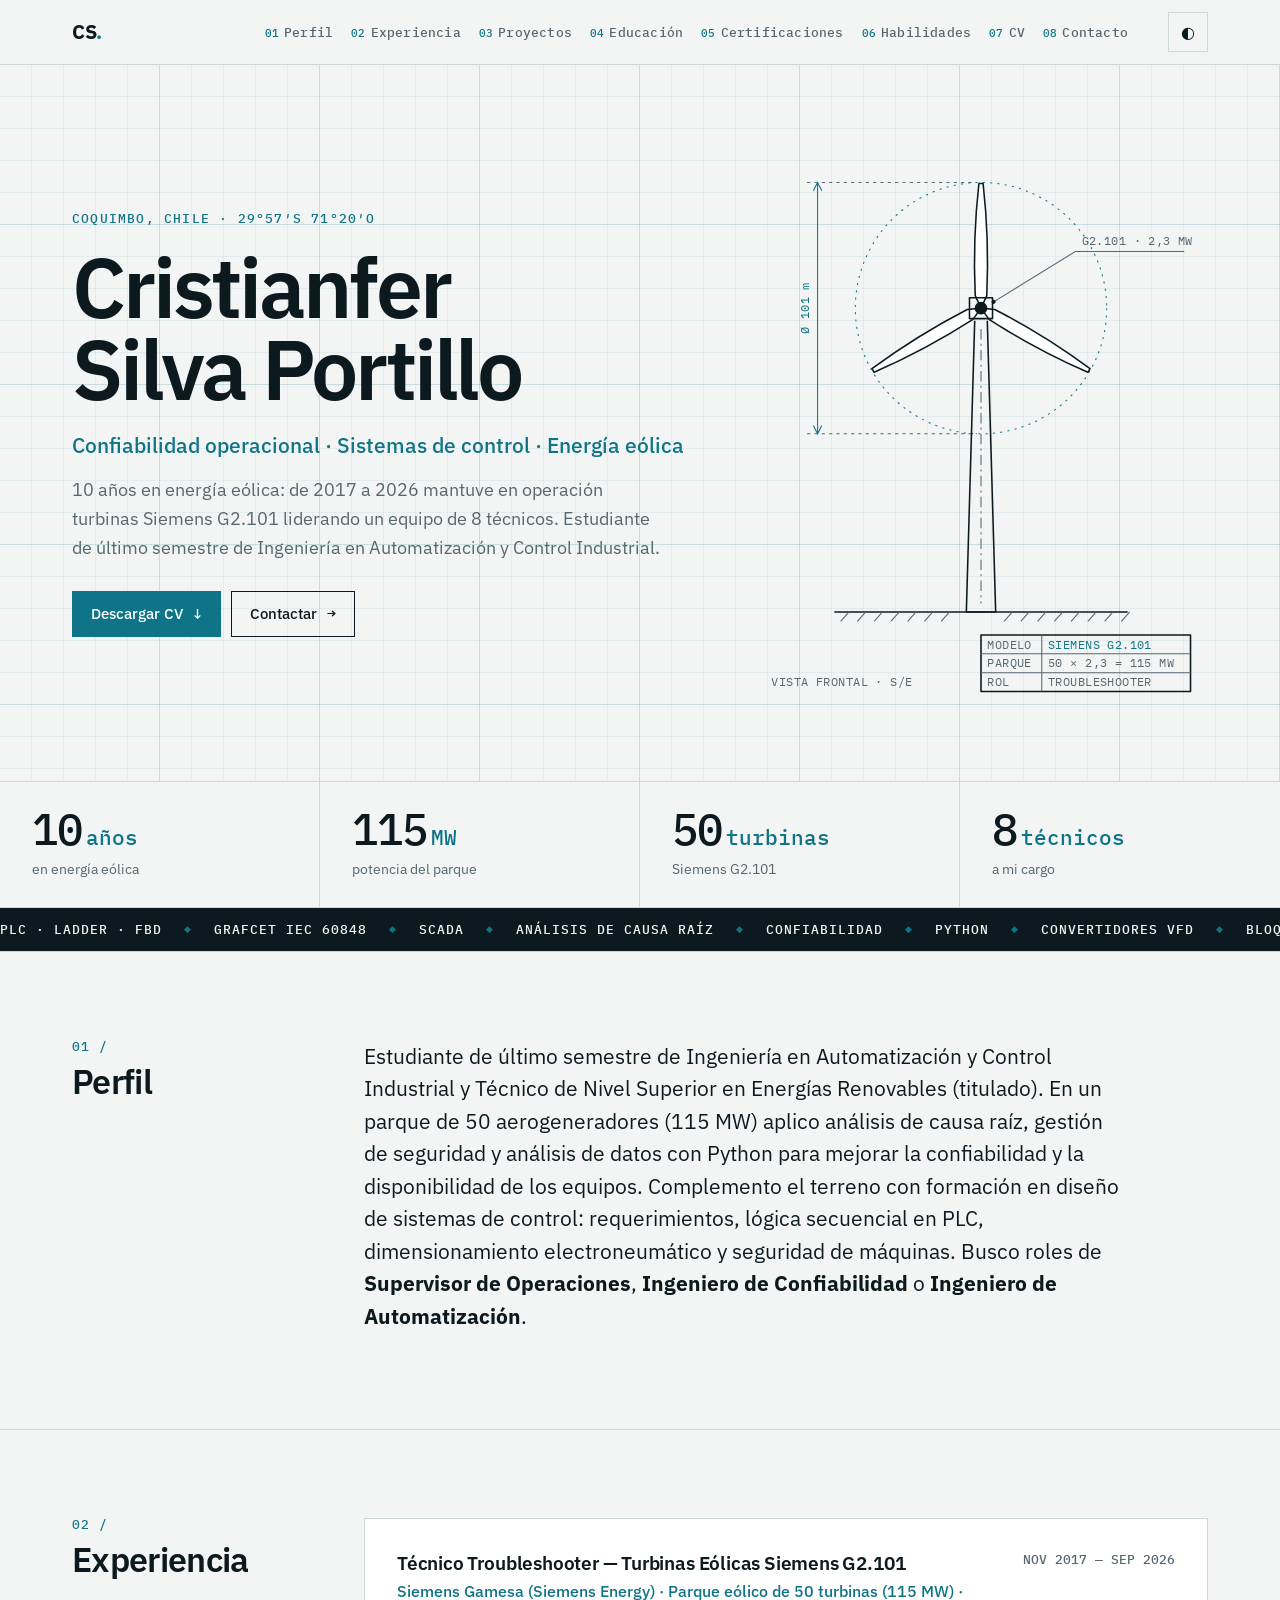
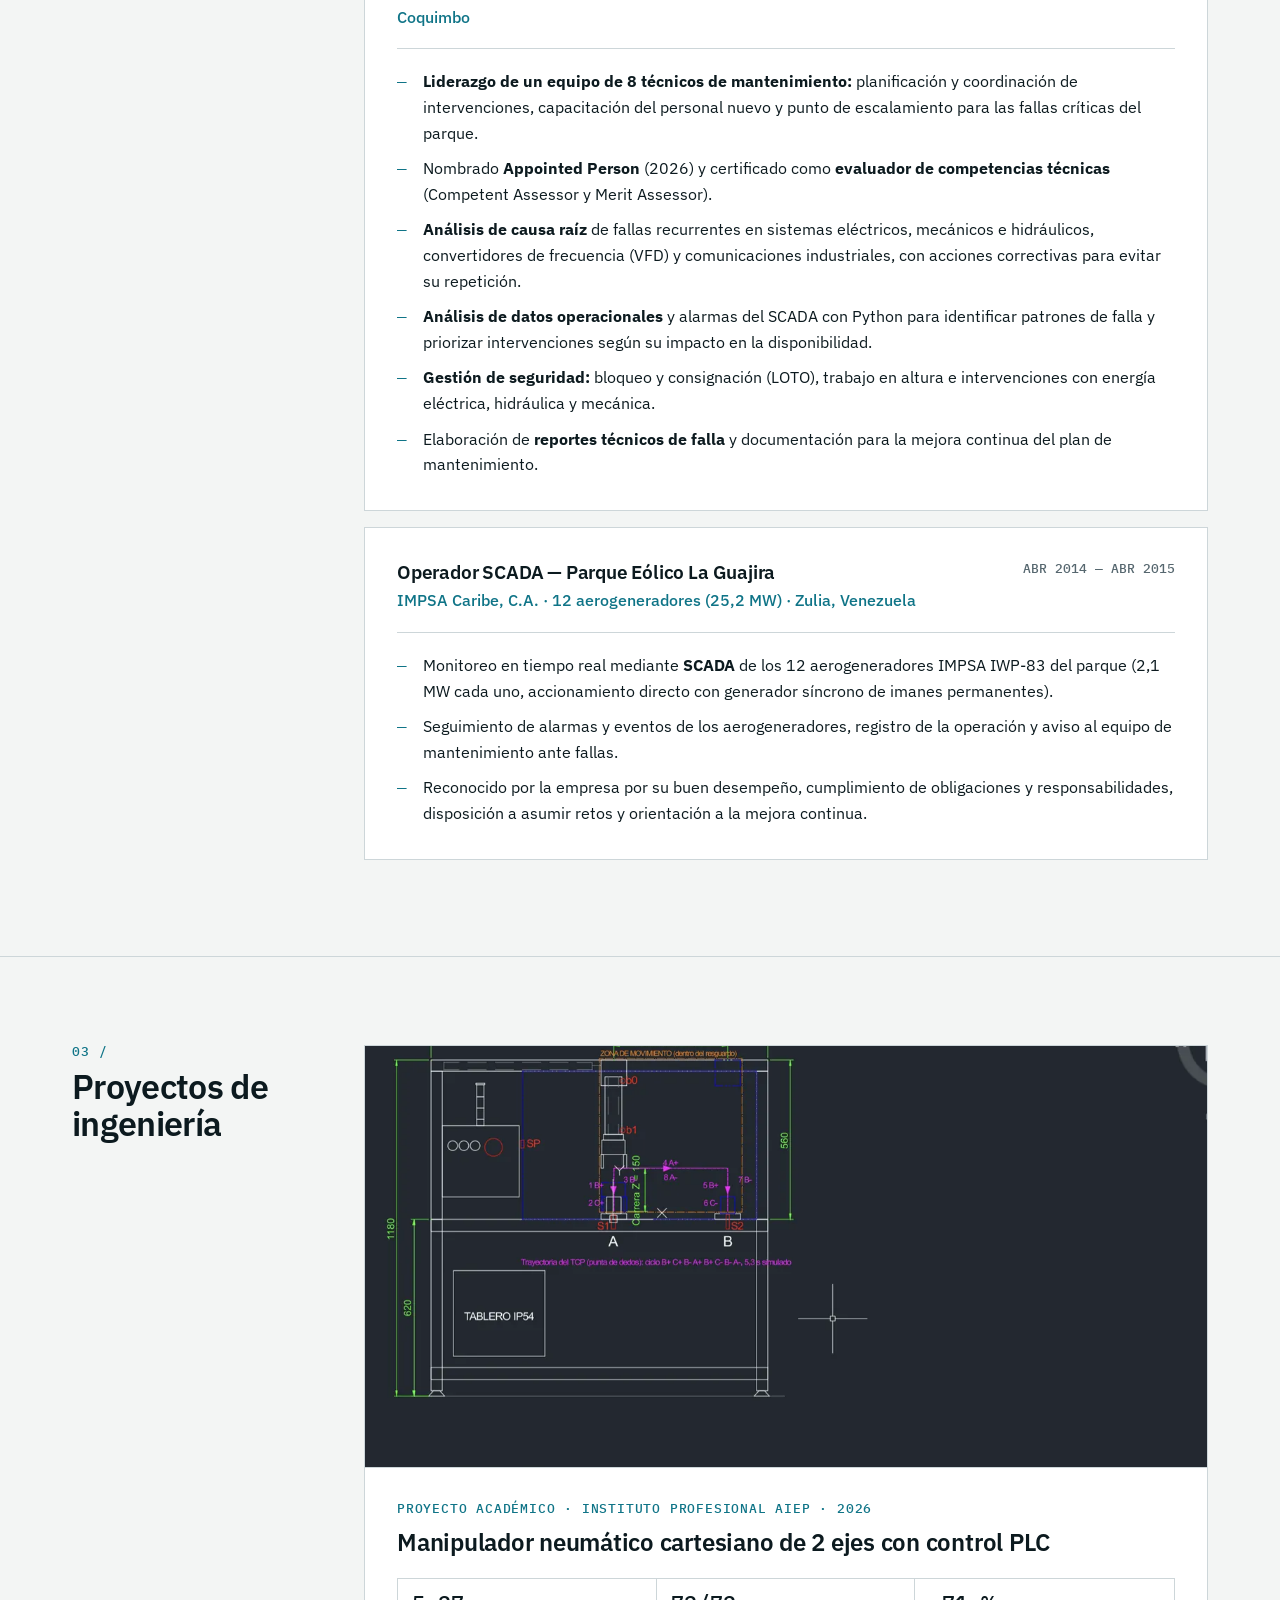
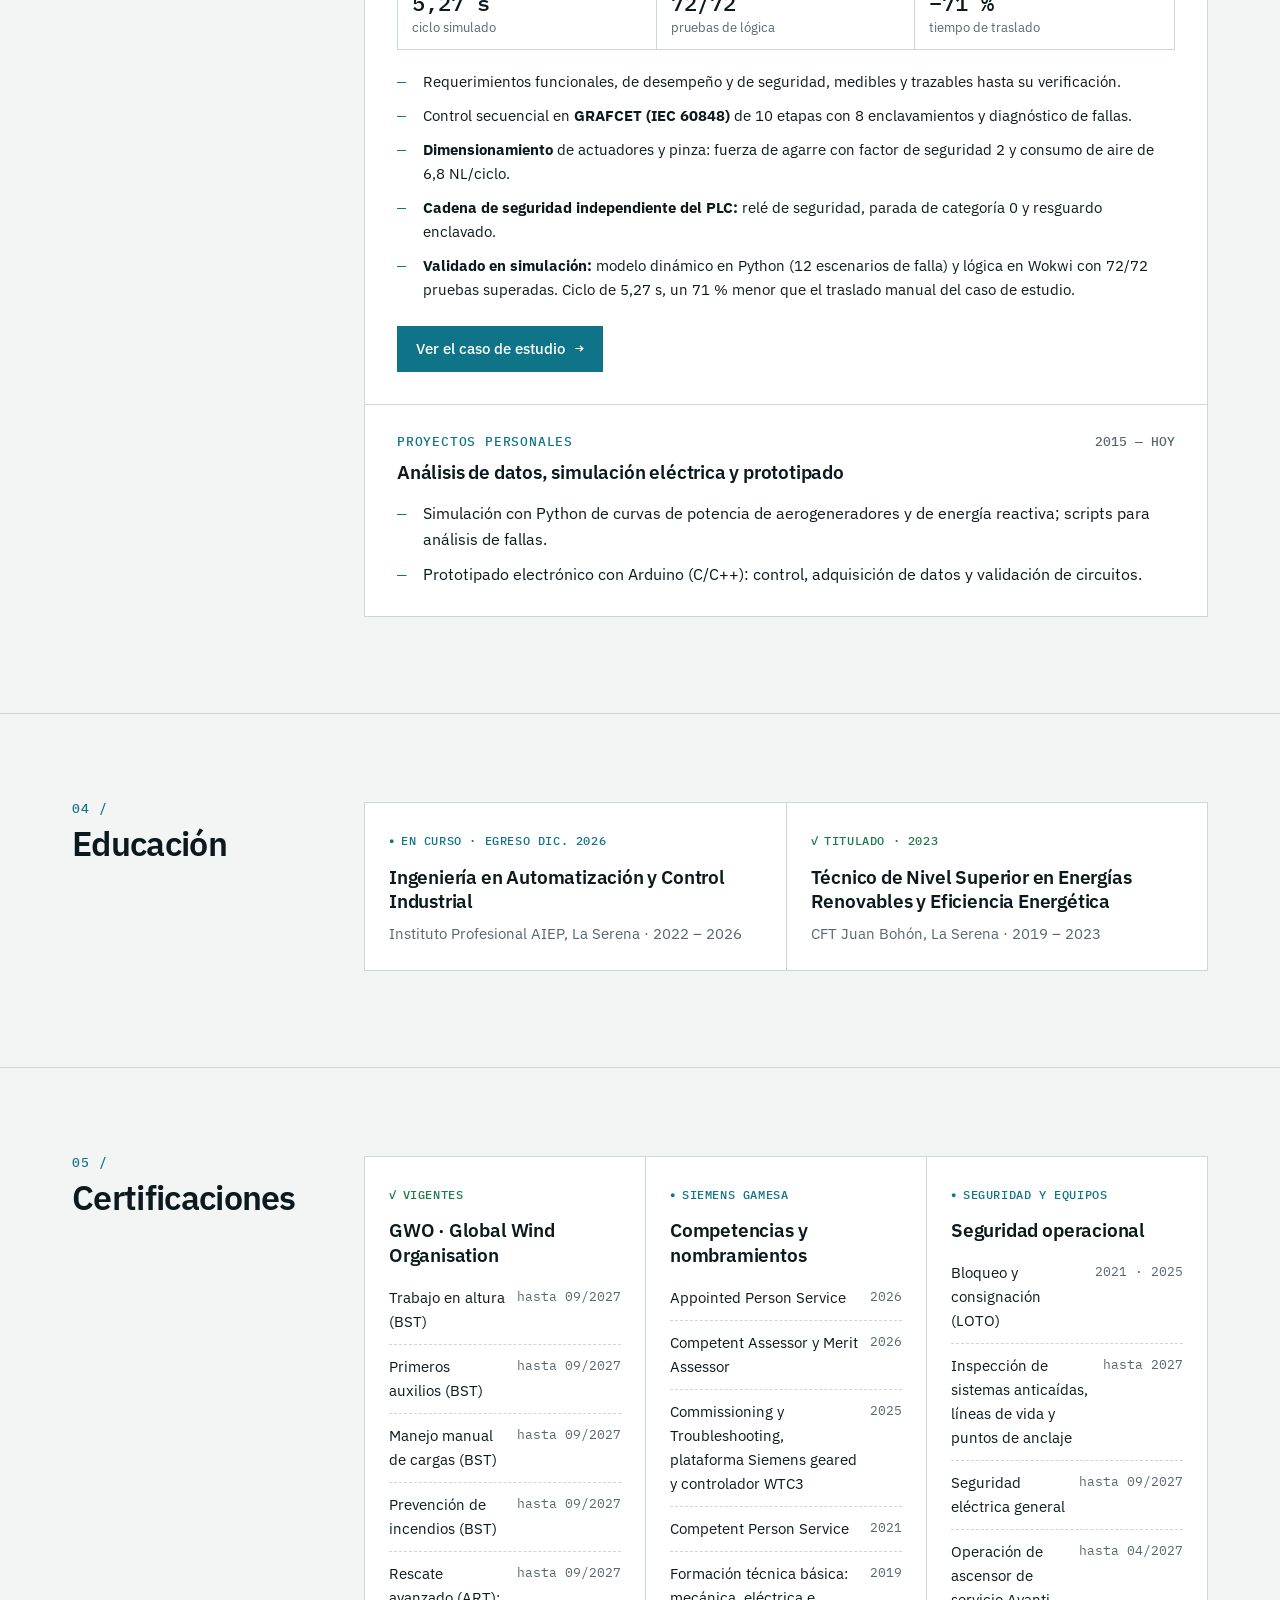
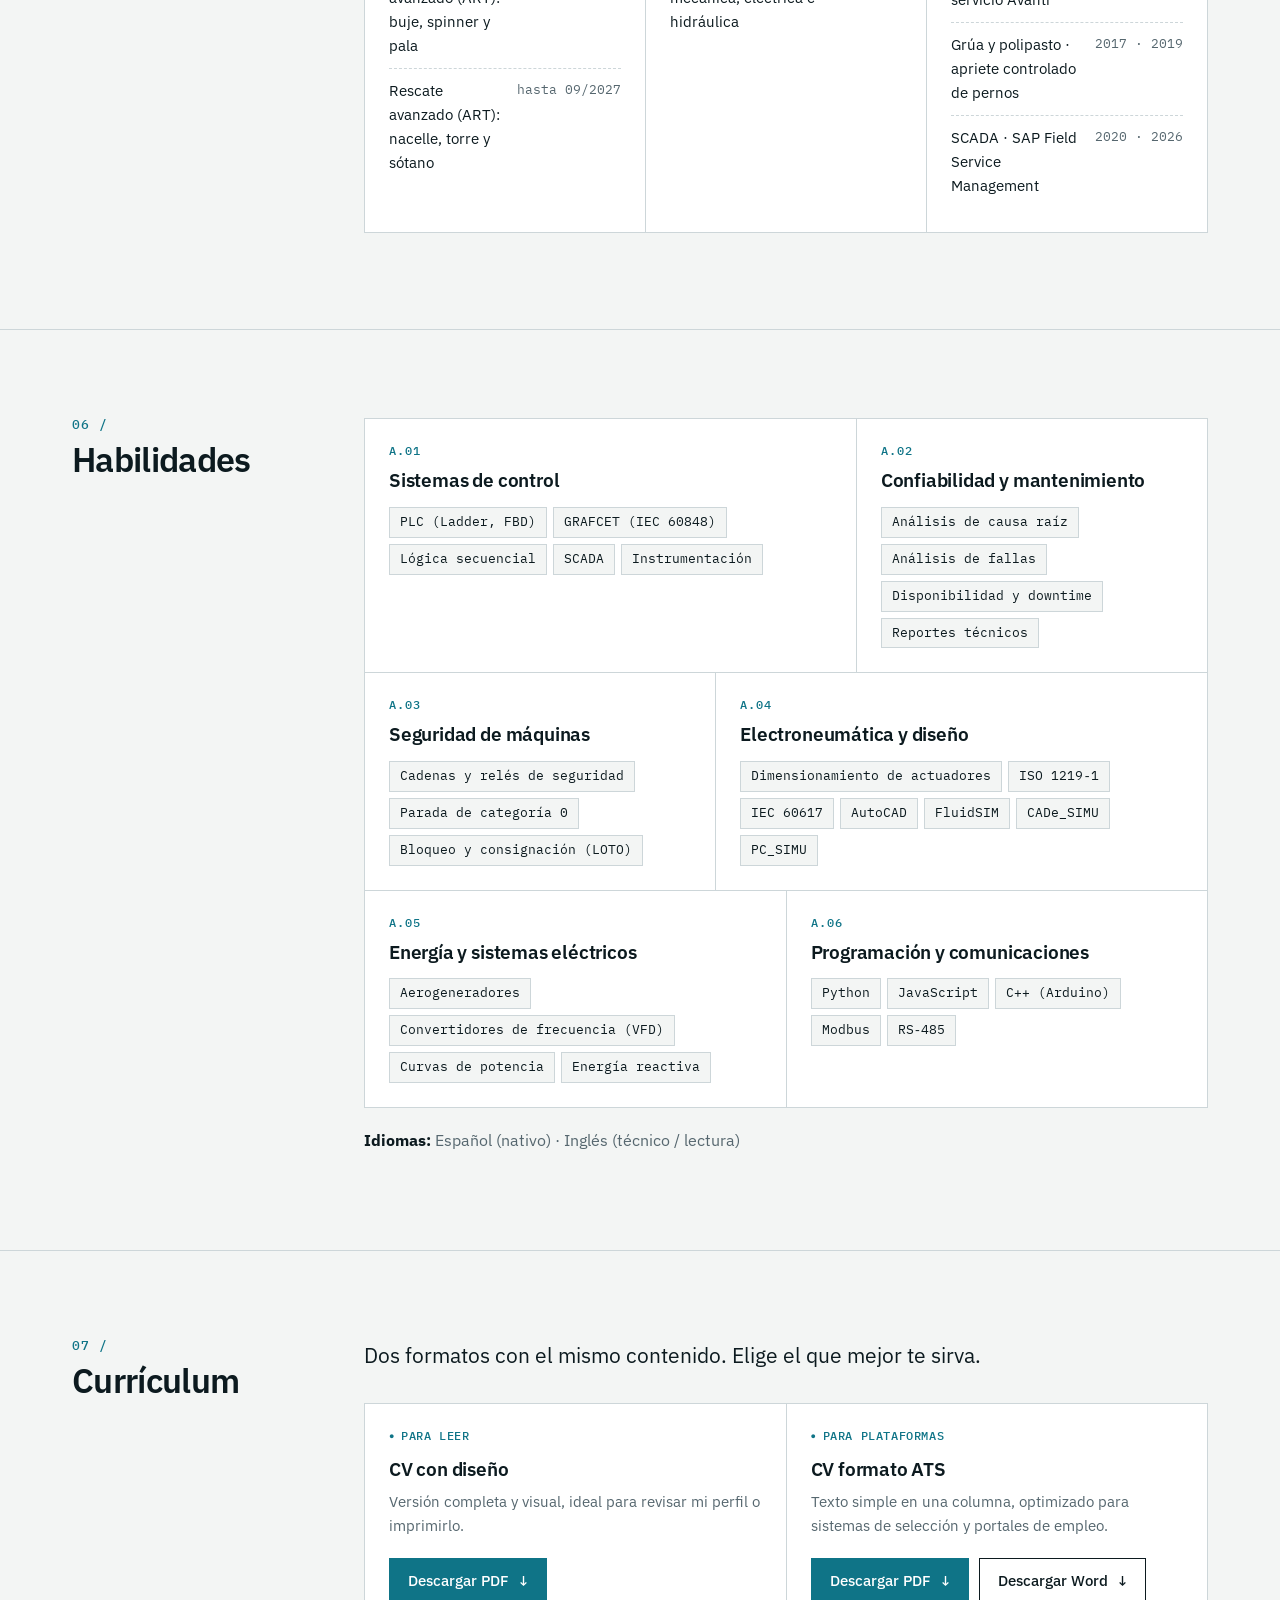
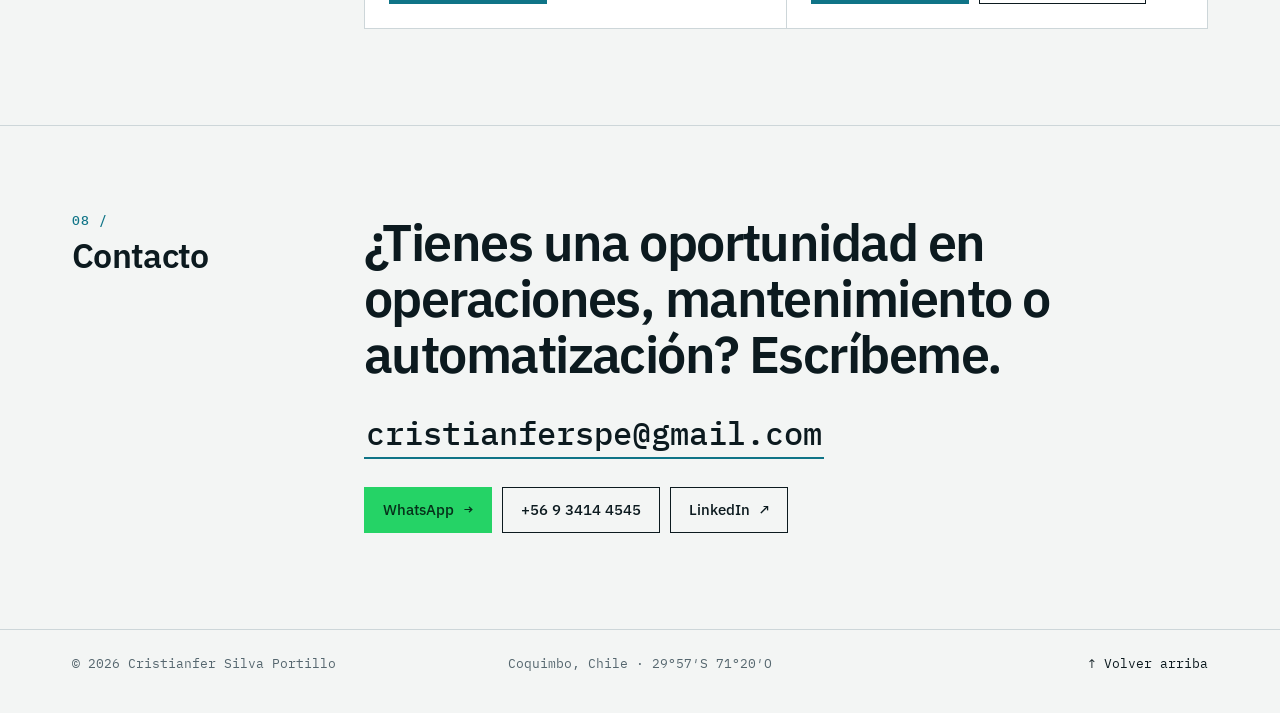
==== index.html @ 24475602 "Agrega datos estructurados, canonical, sitemap, robots.txt, página 404 y miniatura liviana del proye" ====
<!doctype html>
<html lang="es">
<head>
<meta charset="utf-8">
<meta name="viewport" content="width=device-width, initial-scale=1">
<title>Cristianfer Silva Portillo · Automatización y Energías Renovables</title>
<meta name="description" content="Confiabilidad operacional y sistemas de control: 10 años en energía eólica, turbinas Siemens G2.101, líder de equipo técnico y estudiante de Ingeniería en Automatización y Control Industrial. Coquimbo, Chile.">
<link rel="canonical" href="https://cristianferspe-ui.github.io/cristianferspe-ui/">
<meta property="og:type" content="website">
<meta property="og:title" content="Cristianfer Silva Portillo">
<meta property="og:description" content="Confiabilidad operacional · Sistemas de control · Energía eólica. 10 años en el sector, turbinas Siemens G2.101.">
<meta property="og:url" content="https://cristianferspe-ui.github.io/cristianferspe-ui/">
<meta property="og:image" content="https://cristianferspe-ui.github.io/cristianferspe-ui/og.png?v=2">
<meta property="og:locale" content="es_CL">
<meta name="twitter:card" content="summary_large_image">
<meta name="theme-color" content="#0f7487">
<link rel="icon" href="data:image/svg+xml,<svg xmlns='http://www.w3.org/2000/svg' viewBox='0 0 32 32'><rect width='32' height='32' fill='%230f7487'/><text x='16' y='22' font-family='Arial' font-weight='700' font-size='15' fill='white' text-anchor='middle'>CS</text></svg>">
<link rel="preconnect" href="https://fonts.googleapis.com">
<link rel="preconnect" href="https://fonts.gstatic.com" crossorigin>
<link rel="stylesheet" href="https://fonts.googleapis.com/css2?family=IBM+Plex+Mono:wght@400;500;600&family=IBM+Plex+Sans:wght@400;500;600;700&display=swap">
<link rel="stylesheet" href="styles.css?v=20261014c">
<script>
  // Aplica el tema guardado antes de pintar (evita el parpadeo claro/oscuro)
  try { var t = localStorage.getItem('theme'); if (t) document.documentElement.dataset.theme = t; } catch (e) {}
</script>
<script defer src="main.js?v=20261014"></script>
<!-- Datos estructurados: ayudan a Google a identificar a la persona, su cargo y sus perfiles -->
<script type="application/ld+json">
{
  "@context": "https://schema.org",
  "@type": "ProfilePage",
  "url": "https://cristianferspe-ui.github.io/cristianferspe-ui/",
  "inLanguage": "es-CL",
  "mainEntity": {
    "@type": "Person",
    "@id": "https://cristianferspe-ui.github.io/cristianferspe-ui/#persona",
    "name": "Cristianfer Silva Portillo",
    "url": "https://cristianferspe-ui.github.io/cristianferspe-ui/",
    "email": "mailto:cristianferspe@gmail.com",
    "description": "Confiabilidad operacional y sistemas de control: 10 años en energía eólica con turbinas Siemens G2.101, liderando un equipo de 8 técnicos. Estudiante de Ingeniería en Automatización y Control Industrial.",
    "address": { "@type": "PostalAddress", "addressLocality": "Coquimbo", "addressCountry": "CL" },
    "alumniOf": [
      { "@type": "EducationalOrganization", "name": "Instituto Profesional AIEP" },
      { "@type": "EducationalOrganization", "name": "CFT Juan Bohón" }
    ],
    "knowsAbout": ["Energía eólica", "Confiabilidad operacional", "Análisis de causa raíz", "PLC", "GRAFCET", "SCADA", "Seguridad de máquinas", "Python", "Convertidores de frecuencia"],
    "knowsLanguage": ["es", "en"],
    "sameAs": ["https://www.linkedin.com/in/cristianfer-silva-portillo"]
  }
}
</script>
</head>
<body>
<a class="skip" href="#perfil">Saltar al contenido</a>
<div class="progress" aria-hidden="true"><span data-progress></span></div>

<header class="nav">
  <div class="wrap nav-inner">
    <a class="logo" href="#inicio" aria-label="Inicio">CS<span>.</span></a>
    <nav class="nav-links" aria-label="Secciones">
      <a href="#perfil"><span>01</span>Perfil</a>
      <a href="#experiencia"><span>02</span>Experiencia</a>
      <a href="#proyectos"><span>03</span>Proyectos</a>
      <a href="#educacion"><span>04</span>Educación</a>
      <a href="#certificaciones"><span>05</span>Certificaciones</a>
      <a href="#habilidades"><span>06</span>Habilidades</a>
      <a href="#cv"><span>07</span>CV</a>
      <a href="#contacto"><span>08</span>Contacto</a>
    </nav>
    <button class="icon-btn theme" id="theme" type="button" aria-label="Cambiar tema claro u oscuro">◐</button>
    <button class="icon-btn menu-btn" id="menu-btn" type="button" aria-label="Abrir menú" aria-expanded="false" aria-controls="mobile-menu"><i></i></button>
  </div>
</header>

<div class="mobile-menu" id="mobile-menu" aria-hidden="true">
  <nav aria-label="Menú móvil">
    <a href="#perfil"><span>01</span>Perfil</a>
    <a href="#experiencia"><span>02</span>Experiencia</a>
    <a href="#proyectos"><span>03</span>Proyectos</a>
    <a href="#educacion"><span>04</span>Educación</a>
    <a href="#certificaciones"><span>05</span>Certificaciones</a>
    <a href="#habilidades"><span>06</span>Habilidades</a>
    <a href="#cv"><span>07</span>Currículum</a>
    <a href="#contacto"><span>08</span>Contacto</a>
  </nav>
  <div class="menu-foot">
    <a class="btn primary sm" href="CV_Cristianfer_Silva_Portillo.pdf" download data-goatcounter-click="cv-diseno-menu">Descargar CV</a>
    <a class="btn sm" href="mailto:cristianferspe@gmail.com">Escribirme</a>
  </div>
</div>

<main id="inicio">
  <section class="hero blueprint" data-hero>
    <div class="wrap hero-inner">
      <div class="hero-text">
        <p class="kicker rise" style="--d:0">Coquimbo, Chile · 29°57′S 71°20′O</p>
        <h1 class="rise" style="--d:1">Cristianfer<br>Silva Portillo</h1>
        <p class="role rise" style="--d:2">Confiabilidad operacional · Sistemas de control · Energía eólica</p>
        <p class="intro rise" style="--d:3">10 años en energía eólica: de 2017 a 2026 mantuve en operación turbinas Siemens G2.101 liderando un equipo de 8 técnicos. Estudiante de último semestre de Ingeniería en Automatización y Control Industrial.</p>
        <div class="cta rise" style="--d:4">
          <a class="btn primary" href="CV_Cristianfer_Silva_Portillo.pdf" download data-goatcounter-click="cv-diseno-portada">Descargar CV <span class="arr">↓</span></a>
          <a class="btn" href="#contacto">Contactar <span class="arr">→</span></a>
        </div>
      </div>

      <div class="hero-art rise" style="--d:3" aria-hidden="true">
        <svg class="drawing" viewBox="0 0 420 520" role="img">
          <!-- cota del rotor -->
          <line class="thin" x1="44" y1="30" x2="206" y2="30" stroke-dasharray="3 4"/>
          <line class="thin" x1="44" y1="270" x2="206" y2="270" stroke-dasharray="3 4"/>
          <line class="acc" x1="54" y1="30" x2="54" y2="270"/>
          <path class="acc" d="M50 38 L54 30 L58 38 M50 262 L54 270 L58 262"/>
          <text class="k" x="46" y="150" transform="rotate(-90 46 150)" text-anchor="middle">Ø 101 m</text>
          <!-- círculo de barrido -->
          <circle class="acc" cx="210" cy="150" r="120" stroke-dasharray="2 5"/>
          <!-- torre -->
          <path class="ln draw-in" d="M204 162 L196 440 L224 440 L216 162"/>
          <line class="thin" x1="210" y1="170" x2="210" y2="432" stroke-dasharray="10 4 2 4"/>
          <!-- rotor -->
          <g class="rotor">
            <path class="blade" d="M210 150 L204.5 138 Q202 84 208 31 L212 31 Q218 84 215.5 138 Z"/>
            <path class="blade" d="M210 150 L204.5 138 Q202 84 208 31 L212 31 Q218 84 215.5 138 Z" transform="rotate(120 210 150)"/>
            <path class="blade" d="M210 150 L204.5 138 Q202 84 208 31 L212 31 Q218 84 215.5 138 Z" transform="rotate(240 210 150)"/>
          </g>
          <rect class="ln" x="199" y="140" width="22" height="20" fill="none"/>
          <circle class="hub" cx="210" cy="150" r="6"/>
          <!-- rótulo del modelo -->
          <path class="thin" d="M222 144 L300 96 L404 96"/>
          <circle class="hub" cx="222" cy="144" r="2"/>
          <text x="306" y="90">G2.101 · 2,3 MW</text>
          <!-- terreno -->
          <line class="ln" x1="70" y1="440" x2="350" y2="440"/>
          <path class="thin" d="M84 440 l-8 9 M100 440 l-8 9 M116 440 l-8 9 M132 440 l-8 9 M148 440 l-8 9 M164 440 l-8 9 M180 440 l-8 9 M240 440 l-8 9 M256 440 l-8 9 M272 440 l-8 9 M288 440 l-8 9 M304 440 l-8 9 M320 440 l-8 9 M336 440 l-8 9 M352 440 l-8 9"/>
          <!-- cajetín -->
          <rect class="ln" x="210" y="462" width="200" height="54"/>
          <line class="thin" x1="210" y1="480" x2="410" y2="480"/>
          <line class="thin" x1="210" y1="498" x2="410" y2="498"/>
          <line class="thin" x1="268" y1="462" x2="268" y2="516"/>
          <text x="216" y="475">MODELO</text><text x="274" y="475" class="k">SIEMENS G2.101</text>
          <text x="216" y="493">PARQUE</text><text x="274" y="493">50 × 2,3 = 115 MW</text>
          <text x="216" y="511">ROL</text><text x="274" y="511">TROUBLESHOOTER</text>
          <text x="10" y="511">VISTA FRONTAL · S/E</text>
        </svg>
      </div>
    </div>

    <ul class="stats">
      <li><strong><span data-count="10">10</span><small>años</small></strong><span>en energía eólica</span></li>
      <li><strong><span data-count="115">115</span><small>MW</small></strong><span>potencia del parque</span></li>
      <li><strong><span data-count="50">50</span><small>turbinas</small></strong><span>Siemens G2.101</span></li>
      <li><strong><span data-count="8">8</span><small>técnicos</small></strong><span>a mi cargo</span></li>
    </ul>
    <div class="crosshair" aria-hidden="true"><i class="h"></i><i class="v"></i><span class="tag"></span></div>
  </section>

  <div class="marquee" aria-label="Áreas de trabajo">
    <div class="marquee-track">
      <ul>
        <li>PLC · Ladder · FBD</li><li>GRAFCET IEC 60848</li><li>SCADA</li><li>Análisis de causa raíz</li><li>Confiabilidad</li><li>Python</li><li>Convertidores VFD</li><li>Bloqueo y consignación</li><li>Modbus · RS‑485</li><li>Seguridad de máquinas</li><li>AutoCAD</li><li>GWO</li>
      </ul>
      <ul aria-hidden="true">
        <li>PLC · Ladder · FBD</li><li>GRAFCET IEC 60848</li><li>SCADA</li><li>Análisis de causa raíz</li><li>Confiabilidad</li><li>Python</li><li>Convertidores VFD</li><li>Bloqueo y consignación</li><li>Modbus · RS‑485</li><li>Seguridad de máquinas</li><li>AutoCAD</li><li>GWO</li>
      </ul>
    </div>
  </div>

  <section id="perfil" class="section">
    <div class="wrap section-grid">
      <div class="section-label"><span class="num">01 /</span><h2>Perfil</h2></div>
      <div class="section-body">
        <p class="lead" data-reveal>Estudiante de último semestre de Ingeniería en Automatización y Control Industrial y Técnico de Nivel Superior en Energías Renovables (titulado). En un parque de 50 aerogeneradores (115 MW) aplico análisis de causa raíz, gestión de seguridad y análisis de datos con Python para mejorar la confiabilidad y la disponibilidad de los equipos. Complemento el terreno con formación en diseño de sistemas de control: requerimientos, lógica secuencial en PLC, dimensionamiento electroneumático y seguridad de máquinas. Busco roles de <strong>Supervisor de Operaciones</strong>, <strong>Ingeniero de Confiabilidad</strong> o <strong>Ingeniero de Automatización</strong>.</p>
      </div>
    </div>
  </section>

  <section id="experiencia" class="section">
    <div class="wrap section-grid">
      <div class="section-label"><span class="num">02 /</span><h2>Experiencia</h2></div>
      <div class="section-body">
        <article class="job" data-reveal>
          <div class="job-head">
            <div>
              <h3>Técnico Troubleshooter — Turbinas Eólicas Siemens G2.101</h3>
              <p class="org">Siemens Gamesa (Siemens Energy) · Parque eólico de 50 turbinas (115 MW) · Coquimbo</p>
            </div>
            <span class="date">NOV 2017 — SEP 2026</span>
          </div>
          <ul class="dash">
            <li><strong>Liderazgo de un equipo de 8 técnicos de mantenimiento:</strong> planificación y coordinación de intervenciones, capacitación del personal nuevo y punto de escalamiento para las fallas críticas del parque.</li>
            <li>Nombrado <strong>Appointed Person</strong> (2026) y certificado como <strong>evaluador de competencias técnicas</strong> (Competent Assessor y Merit Assessor).</li>
            <li><strong>Análisis de causa raíz</strong> de fallas recurrentes en sistemas eléctricos, mecánicos e hidráulicos, convertidores de frecuencia (VFD) y comunicaciones industriales, con acciones correctivas para evitar su repetición.</li>
            <li><strong>Análisis de datos operacionales</strong> y alarmas del SCADA con Python para identificar patrones de falla y priorizar intervenciones según su impacto en la disponibilidad.</li>
            <li><strong>Gestión de seguridad:</strong> bloqueo y consignación (LOTO), trabajo en altura e intervenciones con energía eléctrica, hidráulica y mecánica.</li>
            <li>Elaboración de <strong>reportes técnicos de falla</strong> y documentación para la mejora continua del plan de mantenimiento.</li>
          </ul>
        </article>
        <article class="job" data-reveal>
          <div class="job-head">
            <div>
              <h3>Operador SCADA — Parque Eólico La Guajira</h3>
              <p class="org">IMPSA Caribe, C.A. · 12 aerogeneradores (25,2 MW) · Zulia, Venezuela</p>
            </div>
            <span class="date">ABR 2014 — ABR 2015</span>
          </div>
          <ul class="dash">
            <li>Monitoreo en tiempo real mediante <strong>SCADA</strong> de los 12 aerogeneradores IMPSA IWP‑83 del parque (2,1 MW cada uno, accionamiento directo con generador síncrono de imanes permanentes).</li>
            <li>Seguimiento de alarmas y eventos de los aerogeneradores, registro de la operación y aviso al equipo de mantenimiento ante fallas.</li>
            <li>Reconocido por la empresa por su buen desempeño, cumplimiento de obligaciones y responsabilidades, disposición a asumir retos y orientación a la mejora continua.</li>
          </ul>
        </article>
      </div>
    </div>
  </section>

  <section id="proyectos" class="section">
    <div class="wrap section-grid">
      <div class="section-label"><span class="num">03 /</span><h2>Proyectos de ingeniería</h2></div>
      <div class="section-body">
        <article class="feature" data-reveal>
          <a class="feature-img" href="proyectos/manipulador/" tabindex="-1" aria-hidden="true">
            <img src="proyectos/manipulador/img/plano_autocad-800.webp" srcset="proyectos/manipulador/img/plano_autocad-800.webp 800w, proyectos/manipulador/img/plano_autocad-1200.webp 1200w" sizes="(min-width: 1200px) 845px, (min-width: 960px) 72vw, 100vw" alt="" loading="lazy" width="800" height="674">
          </a>
          <div class="feature-body">
            <p class="meta">Proyecto académico · Instituto Profesional AIEP · 2026</p>
            <h3>Manipulador neumático cartesiano de 2 ejes con control PLC</h3>
            <div class="figures">
              <div><strong>5,27 s</strong><span>ciclo simulado</span></div>
              <div><strong>72/72</strong><span>pruebas de lógica</span></div>
              <div><strong>−71 %</strong><span>tiempo de traslado</span></div>
            </div>
            <ul class="dash">
              <li>Requerimientos funcionales, de desempeño y de seguridad, medibles y trazables hasta su verificación.</li>
              <li>Control secuencial en <strong>GRAFCET (IEC 60848)</strong> de 10 etapas con 8 enclavamientos y diagnóstico de fallas.</li>
              <li><strong>Dimensionamiento</strong> de actuadores y pinza: fuerza de agarre con factor de seguridad 2 y consumo de aire de 6,8 NL/ciclo.</li>
              <li><strong>Cadena de seguridad independiente del PLC:</strong> relé de seguridad, parada de categoría 0 y resguardo enclavado.</li>
              <li><strong>Validado en simulación:</strong> modelo dinámico en Python (12 escenarios de falla) y lógica en Wokwi con 72/72 pruebas superadas. Ciclo de 5,27 s, un 71 % menor que el traslado manual del caso de estudio.</li>
            </ul>
            <div class="cta">
              <a class="btn primary" href="proyectos/manipulador/">Ver el caso de estudio <span class="arr">→</span></a>
            </div>
          </div>
        </article>
        <article class="project-2" data-reveal>
          <div class="job-head" style="border:0;padding:0;margin:0">
            <div>
              <p class="meta">Proyectos personales</p>
              <h3>Análisis de datos, simulación eléctrica y prototipado</h3>
            </div>
            <span class="date">2015 — HOY</span>
          </div>
          <ul class="dash">
            <li>Simulación con Python de curvas de potencia de aerogeneradores y de energía reactiva; scripts para análisis de fallas.</li>
            <li>Prototipado electrónico con Arduino (C/C++): control, adquisición de datos y validación de circuitos.</li>
          </ul>
        </article>
      </div>
    </div>
  </section>

  <section id="educacion" class="section">
    <div class="wrap section-grid">
      <div class="section-label"><span class="num">04 /</span><h2>Educación</h2></div>
      <div class="section-body">
        <div class="cells c2">
          <article data-reveal>
            <div class="cell-top"><span class="status">En curso · egreso dic. 2026</span></div>
            <h3>Ingeniería en Automatización y Control Industrial</h3>
            <p>Instituto Profesional AIEP, La Serena · 2022 – 2026</p>
          </article>
          <article data-reveal>
            <div class="cell-top"><span class="status ok">Titulado · 2023</span></div>
            <h3>Técnico de Nivel Superior en Energías Renovables y Eficiencia Energética</h3>
            <p>CFT Juan Bohón, La Serena · 2019 – 2023</p>
          </article>
        </div>
      </div>
    </div>
  </section>

  <section id="certificaciones" class="section">
    <div class="wrap section-grid">
      <div class="section-label"><span class="num">05 /</span><h2>Certificaciones</h2></div>
      <div class="section-body">
        <div class="cells c3 certs">
          <article data-reveal>
            <span class="status ok">Vigentes</span>
            <h3>GWO · Global Wind Organisation</h3>
            <ul class="list-dated">
              <li>Trabajo en altura (BST) <span>hasta 09/2027</span></li>
              <li>Primeros auxilios (BST) <span>hasta 09/2027</span></li>
              <li>Manejo manual de cargas (BST) <span>hasta 09/2027</span></li>
              <li>Prevención de incendios (BST) <span>hasta 09/2027</span></li>
              <li>Rescate avanzado (ART): buje, spinner y pala <span>hasta 09/2027</span></li>
              <li>Rescate avanzado (ART): nacelle, torre y sótano <span>hasta 09/2027</span></li>
            </ul>
          </article>
          <article data-reveal>
            <span class="status">Siemens Gamesa</span>
            <h3>Competencias y nombramientos</h3>
            <ul class="list-dated">
              <li>Appointed Person Service <span>2026</span></li>
              <li>Competent Assessor y Merit Assessor <span>2026</span></li>
              <li>Commissioning y Troubleshooting, plataforma Siemens geared y controlador WTC3 <span>2025</span></li>
              <li>Competent Person Service <span>2021</span></li>
              <li>Formación técnica básica: mecánica, eléctrica e hidráulica <span>2019</span></li>
            </ul>
          </article>
          <article data-reveal>
            <span class="status">Seguridad y equipos</span>
            <h3>Seguridad operacional</h3>
            <ul class="list-dated">
              <li>Bloqueo y consignación (LOTO) <span>2021 · 2025</span></li>
              <li>Inspección de sistemas anticaídas, líneas de vida y puntos de anclaje <span>hasta 2027</span></li>
              <li>Seguridad eléctrica general <span>hasta 09/2027</span></li>
              <li>Operación de ascensor de servicio Avanti <span>hasta 04/2027</span></li>
              <li>Grúa y polipasto · apriete controlado de pernos <span>2017 · 2019</span></li>
              <li>SCADA · SAP Field Service Management <span>2020 · 2026</span></li>
            </ul>
          </article>
        </div>
      </div>
    </div>
  </section>

  <section id="habilidades" class="section">
    <div class="wrap section-grid">
      <div class="section-label"><span class="num">06 /</span><h2>Habilidades</h2></div>
      <div class="section-body">
        <div class="bento">
          <div data-reveal>
            <span class="idx">A.01</span><h3>Sistemas de control</h3>
            <ul class="tags"><li>PLC (Ladder, FBD)</li><li>GRAFCET (IEC 60848)</li><li>Lógica secuencial</li><li>SCADA</li><li>Instrumentación</li></ul>
          </div>
          <div data-reveal>
            <span class="idx">A.02</span><h3>Confiabilidad y mantenimiento</h3>
            <ul class="tags"><li>Análisis de causa raíz</li><li>Análisis de fallas</li><li>Disponibilidad y downtime</li><li>Reportes técnicos</li></ul>
          </div>
          <div data-reveal>
            <span class="idx">A.03</span><h3>Seguridad de máquinas</h3>
            <ul class="tags"><li>Cadenas y relés de seguridad</li><li>Parada de categoría 0</li><li>Bloqueo y consignación (LOTO)</li></ul>
          </div>
          <div data-reveal>
            <span class="idx">A.04</span><h3>Electroneumática y diseño</h3>
            <ul class="tags"><li>Dimensionamiento de actuadores</li><li>ISO 1219‑1</li><li>IEC 60617</li><li>AutoCAD</li><li>FluidSIM</li><li>CADe_SIMU</li><li>PC_SIMU</li></ul>
          </div>
          <div data-reveal>
            <span class="idx">A.05</span><h3>Energía y sistemas eléctricos</h3>
            <ul class="tags"><li>Aerogeneradores</li><li>Convertidores de frecuencia (VFD)</li><li>Curvas de potencia</li><li>Energía reactiva</li></ul>
          </div>
          <div data-reveal>
            <span class="idx">A.06</span><h3>Programación y comunicaciones</h3>
            <ul class="tags"><li>Python</li><li>JavaScript</li><li>C++ (Arduino)</li><li>Modbus</li><li>RS‑485</li></ul>
          </div>
        </div>
        <p class="langs"><strong>Idiomas:</strong> Español (nativo) · Inglés (técnico / lectura)</p>
      </div>
    </div>
  </section>

  <section id="cv" class="section">
    <div class="wrap section-grid">
      <div class="section-label"><span class="num">07 /</span><h2>Currículum</h2></div>
      <div class="section-body">
        <p class="lead">Dos formatos con el mismo contenido. Elige el que mejor te sirva.</p>
        <div class="cells c2 downloads">
          <article data-reveal>
            <span class="status">Para leer</span>
            <h3>CV con diseño</h3>
            <p>Versión completa y visual, ideal para revisar mi perfil o imprimirlo.</p>
            <div class="cta">
              <a class="btn primary" href="CV_Cristianfer_Silva_Portillo.pdf" download data-goatcounter-click="cv-diseno">Descargar PDF <span class="arr">↓</span></a>
            </div>
          </article>
          <article data-reveal>
            <span class="status">Para plataformas</span>
            <h3>CV formato ATS</h3>
            <p>Texto simple en una columna, optimizado para sistemas de selección y portales de empleo.</p>
            <div class="cta">
              <a class="btn primary" href="CV_Cristianfer_Silva_Portillo_ATS.pdf" download data-goatcounter-click="cv-ats-pdf">Descargar PDF <span class="arr">↓</span></a>
              <a class="btn" href="CV_Cristianfer_Silva_Portillo_ATS.docx" download data-goatcounter-click="cv-ats-word">Descargar Word <span class="arr">↓</span></a>
            </div>
          </article>
        </div>
      </div>
    </div>
  </section>

  <section id="contacto" class="section">
    <div class="wrap section-grid">
      <div class="section-label"><span class="num">08 /</span><h2>Contacto</h2></div>
      <div class="section-body">
        <p class="contact-q" data-reveal>¿Tienes una oportunidad en operaciones, mantenimiento o automatización? Escríbeme.</p>
        <a class="mail" href="mailto:cristianferspe@gmail.com" data-reveal>cristianferspe@gmail.com</a>
        <div class="cta" data-reveal>
          <a class="btn wa" href="#contacto" id="wa" target="_blank" rel="noopener">WhatsApp <span class="arr">→</span></a>
          <a class="btn" href="#contacto" id="tel">Teléfono</a>
          <a class="btn" href="https://www.linkedin.com/in/cristianfer-silva-portillo" target="_blank" rel="noopener" id="linkedin">LinkedIn <span class="arr">↗</span></a>
        </div>
      </div>
    </div>
  </section>
</main>

<footer class="wrap foot">
  <p>© <span id="y">2026</span> Cristianfer Silva Portillo</p>
  <p>Coquimbo, Chile · 29°57′S 71°20′O</p>
  <p><a href="#inicio">↑ Volver arriba</a></p>
</footer>

<!-- GoatCounter (estadísticas de visitas, gratis y sin cookies).
     Para activarlo: crear la cuenta en https://www.goatcounter.com, reemplazar TU-CODIGO
     por el código elegido y quitar estas dos líneas de comentario (la de arriba y la de abajo).
<script data-goatcounter="https://TU-CODIGO.goatcounter.com/count" async src="//gc.zgo.at/count.js"></script>
-->
</body>
</html>
---- styles.css ----
/* =========================================================
   Cristianfer Silva Portillo · Sitio personal
   Estilo: plano técnico (grilla estricta, líneas finas, mono)
   ========================================================= */

/* ---------- 1. Tokens ---------- */
:root {
  --bg: #f3f5f4;
  --surface: #ffffff;
  --ink: #0c1a1f;
  --muted: #56676f;
  --line: #cdd6d9;
  --grid: rgba(15, 116, 135, .07);
  --grid-major: rgba(15, 116, 135, .13);
  --accent: #0f7487;
  --accent-ink: #ffffff;
  --ok: #1d7a4a;

  --sans: "IBM Plex Sans", "Helvetica Neue", Helvetica, Arial, system-ui, sans-serif;
  --mono: "IBM Plex Mono", ui-monospace, SFMono-Regular, Menlo, Consolas, monospace;
  --nav-h: 64px;
  --ease: cubic-bezier(.2, .7, .2, 1);
  color-scheme: light;
}
@media (prefers-color-scheme: dark) {
  :root:not([data-theme="light"]) {
    --bg: #0a1114; --surface: #0f191d; --ink: #e4eef1; --muted: #8fa2aa;
    --line: #22353c; --grid: rgba(60, 182, 203, .06); --grid-major: rgba(60, 182, 203, .11);
    --accent: #3cb6cb; --accent-ink: #04161a; --ok: #5fcf93;
    color-scheme: dark;
  }
}
:root[data-theme="dark"] {
  --bg: #0a1114; --surface: #0f191d; --ink: #e4eef1; --muted: #8fa2aa;
  --line: #22353c; --grid: rgba(60, 182, 203, .06); --grid-major: rgba(60, 182, 203, .11);
  --accent: #3cb6cb; --accent-ink: #04161a; --ok: #5fcf93;
  color-scheme: dark;
}

/* ---------- 2. Base ---------- */
*, *::before, *::after { box-sizing: border-box; }
html { scroll-behavior: smooth; scroll-padding-top: calc(var(--nav-h) + 8px); -webkit-text-size-adjust: 100%; }
body {
  margin: 0; background: var(--bg); color: var(--ink);
  font: 400 16px/1.6 var(--sans);
  -webkit-font-smoothing: antialiased;
  overflow-x: clip;
}
a { color: var(--accent); }
img { max-width: 100%; }
::selection { background: var(--accent); color: var(--accent-ink); }
:focus-visible { outline: 2px solid var(--accent); outline-offset: 2px; }
.wrap { max-width: 1200px; margin: 0 auto; padding: 0 16px; }
@media (min-width: 760px) { .wrap { padding: 0 32px; } }
.skip {
  position: absolute; left: 8px; top: -60px; z-index: 300;
  background: var(--ink); color: var(--bg); padding: 8px 14px; font: 500 14px var(--mono);
}
.skip:focus { top: 8px; }

/* ---------- 3. Barra de progreso ---------- */
.progress { position: fixed; top: 0; left: 0; right: 0; height: 2px; z-index: 200; pointer-events: none; }
.progress span { display: block; height: 100%; background: var(--accent); transform-origin: 0 0; transform: scaleX(0); }

/* ---------- 4. Navegación ---------- */
.nav {
  position: sticky; top: 0; z-index: 100;
  background: var(--bg);
  border-bottom: 1px solid var(--line);
}
@supports (backdrop-filter: blur(8px)) {
  .nav { background: color-mix(in srgb, var(--bg) 86%, transparent); backdrop-filter: blur(10px); }
}
.nav-inner { display: flex; align-items: center; gap: 24px; height: var(--nav-h); }
.logo { font: 700 20px/1 var(--sans); color: var(--ink); text-decoration: none; letter-spacing: -.5px; }
.logo span { color: var(--accent); }
.nav-links { display: none; margin-left: auto; gap: 2px; }
.nav-links a {
  position: relative; color: var(--muted); text-decoration: none;
  font: 500 13px/1 var(--mono); padding: 10px 8px; letter-spacing: .2px;
}
.nav-links a span { color: var(--accent); margin-right: 5px; font-size: 11px; }
.nav-links a::after {
  content: ""; position: absolute; left: 8px; right: 8px; bottom: 2px; height: 1px;
  background: var(--accent); transform: scaleX(0); transform-origin: left; transition: transform .3s var(--ease);
}
.nav-links a:hover, .nav-links a.is-active { color: var(--ink); }
.nav-links a:hover::after, .nav-links a.is-active::after { transform: scaleX(1); }
.icon-btn {
  display: inline-grid; place-items: center; width: 40px; height: 40px; flex: none;
  background: none; border: 1px solid var(--line); color: var(--ink);
  cursor: pointer; font: 500 16px/1 var(--mono); border-radius: 0; padding: 0;
  transition: background .15s, color .15s, border-color .15s;
}
.icon-btn:hover { background: var(--ink); color: var(--bg); border-color: var(--ink); }
.theme { margin-left: auto; }
.menu-btn { display: none; }
.js .menu-btn { display: inline-grid; }
.menu-btn i, .menu-btn i::before, .menu-btn i::after {
  display: block; width: 18px; height: 1.5px; background: currentColor; position: relative;
  transition: transform .3s var(--ease), background .2s;
}
.menu-btn i::before, .menu-btn i::after { content: ""; position: absolute; left: 0; }
.menu-btn i::before { top: -6px; }
.menu-btn i::after { top: 6px; }
.menu-open .menu-btn i { background: transparent; }
.menu-open .menu-btn i::before { transform: translateY(6px) rotate(45deg); }
.menu-open .menu-btn i::after { transform: translateY(-6px) rotate(-45deg); }

@media (min-width: 1100px) {
  .nav-links { display: flex; }
  .theme { margin-left: 8px; }
  .js .menu-btn { display: none; }
}

/* Menú móvil a pantalla completa */
.mobile-menu {
  position: fixed; inset: var(--nav-h) 0 0 0; z-index: 90;
  background: var(--bg); overflow-y: auto;
  clip-path: inset(0 0 100% 0); visibility: hidden;
  transition: clip-path .5s var(--ease), visibility 0s linear .5s;
}
.menu-open .mobile-menu { clip-path: inset(0); visibility: visible; transition: clip-path .5s var(--ease), visibility 0s; }
.mobile-menu nav { display: flex; flex-direction: column; }
.mobile-menu nav a {
  display: flex; align-items: baseline; gap: 14px; padding: 16px;
  border-bottom: 1px solid var(--line); color: var(--ink); text-decoration: none;
  font: 500 clamp(24px, 7vw, 34px)/1.1 var(--sans); letter-spacing: -.5px;
}
.mobile-menu nav a span { font: 500 13px var(--mono); color: var(--accent); min-width: 22px; }
.mobile-menu nav a:active, .mobile-menu nav a:hover { background: var(--ink); color: var(--bg); }
.mobile-menu .menu-foot { padding: 20px 16px 32px; display: flex; flex-wrap: wrap; gap: 10px; }
@media (min-width: 1100px) { .mobile-menu { display: none; } }

/* ---------- 5. Botones ---------- */
.cta { display: flex; flex-wrap: wrap; gap: 10px; }
.btn {
  display: inline-flex; align-items: center; gap: 10px;
  padding: 13px 18px; border: 1px solid var(--ink); border-radius: 0;
  color: var(--ink); background: transparent; text-decoration: none;
  font: 500 15px/1.2 var(--sans); cursor: pointer;
  transition: background .15s, color .15s, border-color .15s, transform .2s var(--ease);
}
.btn .arr { display: inline-block; transition: transform .25s var(--ease); font-family: var(--mono); }
.btn:hover { background: var(--ink); color: var(--bg); }
.btn:hover .arr { transform: translateX(4px); }
.btn:active { transform: translateY(1px); }
.btn.primary { background: var(--accent); border-color: var(--accent); color: var(--accent-ink); }
.btn.primary:hover { background: var(--ink); border-color: var(--ink); color: var(--bg); }
.btn.wa { background: #25d366; border-color: #25d366; color: #06301a; }
.btn.wa:hover { background: var(--ink); border-color: var(--ink); color: var(--bg); }
.btn.sm { padding: 9px 14px; font-size: 14px; }

/* ---------- 6. Hero (plano) ---------- */
.blueprint {
  background-color: var(--bg);
  background-image:
    linear-gradient(var(--grid-major) 1px, transparent 1px),
    linear-gradient(90deg, var(--grid-major) 1px, transparent 1px),
    linear-gradient(var(--grid) 1px, transparent 1px),
    linear-gradient(90deg, var(--grid) 1px, transparent 1px);
  background-size: 160px 160px, 160px 160px, 32px 32px, 32px 32px;
  background-position: -1px -1px;
}
.hero { position: relative; overflow: clip; border-bottom: 1px solid var(--line); }
.wind { position: absolute; inset: 0; width: 100%; height: 100%; pointer-events: none; z-index: 0; }
.hero-inner {
  position: relative; z-index: 1;
  display: grid; grid-template-columns: minmax(0, 1fr); gap: 40px;
  padding-top: 56px; padding-bottom: 48px;
}
@media (min-width: 960px) {
  .hero-inner {
    grid-template-columns: repeat(12, minmax(0, 1fr)); gap: 32px; align-items: center;
    min-height: min(760px, calc(100svh - var(--nav-h) - 120px));
    padding-top: 72px; padding-bottom: 72px;
  }
  .hero-text { grid-column: span 7; }
  .hero-art { grid-column: 8 / span 5; }
}
.kicker {
  font: 500 12.5px/1.5 var(--mono); color: var(--accent);
  letter-spacing: 1.2px; text-transform: uppercase; margin: 0 0 18px;
}
h1 {
  font: 600 clamp(42px, 6.6vw, 84px)/.98 var(--sans);
  letter-spacing: -.035em; margin: 0 0 20px; overflow-wrap: break-word;
}
.role { font: 500 clamp(17px, 2.1vw, 21px)/1.4 var(--sans); color: var(--accent); margin: 0 0 16px; }
.intro { font-size: 18px; color: var(--muted); max-width: 600px; margin: 0 0 28px; }

/* Entrada del hero (la animación siempre termina visible) */
.rise { animation: rise .9s var(--ease) both; animation-delay: calc(var(--d, 0) * 90ms + 80ms); }
@keyframes rise { from { opacity: 0; transform: translateY(18px); } to { opacity: 1; transform: none; } }

/* Dibujo técnico del aerogenerador */
.drawing { width: 100%; max-width: 440px; margin: 0 auto; display: block; color: var(--ink); overflow: visible; }
.drawing .ln { stroke: var(--ink); fill: none; stroke-width: 1.5; stroke-linejoin: round; }
.drawing .thin { stroke: var(--muted); fill: none; stroke-width: 1; }
.drawing .acc { stroke: var(--accent); fill: none; stroke-width: 1; }
.drawing .blade { fill: var(--surface); stroke: var(--ink); stroke-width: 1.5; stroke-linejoin: round; }
.drawing .hub { fill: var(--ink); }
.drawing text { font-family: var(--mono); fill: var(--muted); font-size: 11px; letter-spacing: .4px; }
.drawing text.k { fill: var(--accent); }
.rotor { transform-box: view-box; transform-origin: 210px 150px; animation: spin 10s linear infinite; }
@keyframes spin { to { transform: rotate(360deg); } }
.draw-in { stroke-dasharray: 1400; stroke-dashoffset: 0; animation: draw 2.4s var(--ease) both .2s; }
@keyframes draw { from { stroke-dashoffset: 1400; } }

/* Cruz de coordenadas (solo escritorio con mouse) */
.crosshair { position: absolute; inset: 0; pointer-events: none; z-index: 2; opacity: 0; transition: opacity .2s; }
.crosshair.is-on { opacity: 1; }
.crosshair .h, .crosshair .v { position: absolute; left: 0; top: 0; background: var(--accent); opacity: .3; }
.crosshair .h { width: 100%; height: 1px; }
.crosshair .v { height: 100%; width: 1px; }
.crosshair .tag {
  position: absolute; top: 0; left: 0; white-space: nowrap;
  font: 500 11px/1 var(--mono); color: var(--ink); background: var(--bg);
  border: 1px solid var(--line); padding: 5px 7px;
}

/* Datos clave */
.stats {
  position: relative; z-index: 1;
  list-style: none; margin: 0; padding: 0;
  display: grid; grid-template-columns: 1fr 1fr;
  border-top: 1px solid var(--line); background: var(--bg);
}
.stats li { padding: 20px 16px 22px; border-right: 1px solid var(--line); border-bottom: 1px solid var(--line); }
.stats li:nth-child(2n) { border-right: 0; }
.stats li:nth-last-child(-n+2) { border-bottom: 0; }
.stats strong { display: block; font: 500 clamp(28px, 4vw, 44px)/1.05 var(--mono); letter-spacing: -1px; color: var(--ink); white-space: nowrap; }
.stats strong small { font-size: .48em; color: var(--accent); letter-spacing: 0; margin-left: 4px; }
.stats li > span { display: block; margin-top: 6px; font-size: 14px; color: var(--muted); }
@media (min-width: 760px) {
  .stats { grid-template-columns: repeat(4, 1fr); }
  .stats li { border-bottom: 0; padding: 24px 32px 26px; }
  .stats li:nth-child(2n) { border-right: 1px solid var(--line); }
  .stats li:last-child { border-right: 0; }
}

/* Cinta de palabras clave */
.marquee { border-bottom: 1px solid var(--line); overflow: hidden; background: var(--ink); color: var(--bg); }
.marquee-track { display: flex; width: max-content; animation: marquee 50s linear infinite; }
.marquee:hover .marquee-track { animation-play-state: paused; }
.marquee ul { display: flex; list-style: none; margin: 0; padding: 0; }
.marquee li { font: 500 13px/1 var(--mono); letter-spacing: 1px; text-transform: uppercase; padding: 15px 0; white-space: nowrap; }
.marquee li::after { content: "◆"; color: var(--accent); margin: 0 22px; font-size: 9px; vertical-align: 2px; }
@keyframes marquee { to { transform: translateX(-50%); } }

/* ---------- 7. Secciones ---------- */
.section { border-bottom: 1px solid var(--line); }
.section-grid { display: grid; grid-template-columns: minmax(0, 1fr); gap: 24px; padding-top: 56px; padding-bottom: 64px; }
.section-label .num { display: block; font: 500 13px/1 var(--mono); color: var(--accent); margin-bottom: 10px; letter-spacing: 1px; }
h2 { font: 600 clamp(26px, 3.2vw, 34px)/1.1 var(--sans); letter-spacing: -.02em; margin: 0; }
@media (min-width: 960px) {
  .section-grid { grid-template-columns: repeat(12, minmax(0, 1fr)); gap: 32px; padding-top: 88px; padding-bottom: 96px; }
  .section-label { grid-column: span 3; position: sticky; top: calc(var(--nav-h) + 32px); align-self: start; }
  .section-body { grid-column: span 9; }
}
h3 { font: 600 19px/1.3 var(--sans); margin: 0; letter-spacing: -.01em; }
.lead { font-size: clamp(18px, 1.8vw, 21px); line-height: 1.55; max-width: 760px; margin: 0; }
.lead + * { margin-top: 32px; }
.note { color: var(--muted); font: 400 13px/1.5 var(--mono); margin: 16px 0 0; }
.meta { font: 500 12.5px/1.4 var(--mono); color: var(--accent); letter-spacing: .8px; text-transform: uppercase; margin: 0 0 10px; }
.date { font: 500 13px/1.4 var(--mono); color: var(--muted); white-space: nowrap; }

/* Listas con marca técnica */
.dash { list-style: none; margin: 0; padding: 0; }
.dash li { position: relative; padding-left: 26px; margin-bottom: 10px; }
.dash li:last-child { margin-bottom: 0; }
.dash li::before { content: "—"; position: absolute; left: 0; color: var(--accent); font-family: var(--mono); }

/* Grilla de celdas con líneas finas */
.cells { display: grid; grid-template-columns: minmax(0, 1fr); gap: 1px; background: var(--line); border: 1px solid var(--line); }
.cells > * { background: var(--surface); padding: 24px; min-width: 0; }
@media (min-width: 760px) {
  .cells.c2 { grid-template-columns: repeat(2, minmax(0, 1fr)); }
  .cells.c3 { grid-template-columns: repeat(3, minmax(0, 1fr)); }
}
.cell-top { margin-bottom: 12px; }
.cells p { color: var(--muted); margin: 8px 0 0; font-size: 15px; }
.status { display: inline-block; font: 500 12px/1.4 var(--mono); color: var(--accent); letter-spacing: .6px; text-transform: uppercase; }
.status.ok { color: var(--ok); }
.status::before { content: "●"; margin-right: 6px; font-size: 9px; vertical-align: 1px; }
.status.ok::before { content: "✓"; font-size: 12px; vertical-align: 0; }

/* Experiencia */
.job { border: 1px solid var(--line); background: var(--surface); padding: 24px; }
.job-head { display: flex; justify-content: space-between; gap: 16px; align-items: flex-start; padding-bottom: 18px; margin-bottom: 20px; border-bottom: 1px solid var(--line); }
.org { color: var(--accent); font-weight: 500; margin: 4px 0 0; }
.job + .job { margin-top: 16px; }
@media (min-width: 960px) { .job { padding: 32px; } }
@media (max-width: 759px) { .job-head { flex-direction: column; gap: 6px; } }

/* Proyecto destacado */
.feature { display: grid; grid-template-columns: minmax(0, 1fr); border: 1px solid var(--line); background: var(--surface); }
.feature-img { display: block; border-bottom: 1px solid var(--line); overflow: hidden; background: #232a33; }
.feature-img img { display: block; width: 100%; height: auto; aspect-ratio: 16 / 10; object-fit: cover; object-position: 28% 18%; transition: transform .8s var(--ease); }
.feature:hover .feature-img img { transform: scale(1.035); }
.feature-body { padding: 24px; }
.feature-body h3 { font-size: clamp(20px, 2.2vw, 24px); }
.figures { display: grid; grid-template-columns: repeat(3, minmax(0, 1fr)); border: 1px solid var(--line); margin: 20px 0; }
.figures div { padding: 12px 14px; border-right: 1px solid var(--line); }
.figures div:last-child { border-right: 0; }
.figures strong { display: block; font: 500 clamp(17px, 2vw, 22px)/1.1 var(--mono); white-space: nowrap; }
.figures span { font-size: 13px; color: var(--muted); line-height: 1.35; display: block; margin-top: 4px; }
.feature .dash li { font-size: 15px; }
.feature .cta { margin-top: 24px; }
@media (min-width: 960px) {
  .feature-img img { aspect-ratio: 2 / 1; }
  .feature-body { padding: 32px; }
}
.project-2 { border: 1px solid var(--line); border-top: 0; background: var(--surface); padding: 24px; }
.project-2 .dash { margin-top: 16px; }
@media (min-width: 960px) { .project-2 { padding: 28px 32px; } }
@media (max-width: 480px) { .figures { grid-template-columns: 1fr; } .figures div { border-right: 0; border-bottom: 1px solid var(--line); } .figures div:last-child { border-bottom: 0; } }

/* Certificaciones */
.list-dated { list-style: none; margin: 4px 0 0; padding: 0; }
.list-dated li { display: flex; justify-content: space-between; gap: 12px; padding: 10px 0; border-top: 1px dashed var(--line); font-size: 15px; }
.list-dated li:first-child { border-top: 0; }
.list-dated li span { font: 400 12.5px/1.6 var(--mono); color: var(--muted); white-space: nowrap; }
.certs h3 { margin: 12px 0 8px; }
@media (min-width: 760px) and (max-width: 1099px) {
  .cells.certs { grid-template-columns: repeat(2, minmax(0, 1fr)); }
  .certs > :first-child { grid-column: span 2; }
}
@media (max-width: 480px) { .list-dated li { flex-direction: column; gap: 2px; } }

/* Habilidades: bento */
.bento { display: grid; grid-template-columns: minmax(0, 1fr); gap: 1px; background: var(--line); border: 1px solid var(--line); }
.bento > div { background: var(--surface); padding: 24px; }
.bento .idx { display: block; font: 500 12px var(--mono); color: var(--accent); margin-bottom: 10px; letter-spacing: 1px; }
.bento h3 { margin-bottom: 14px; }
@media (min-width: 760px) {
  .bento { grid-template-columns: repeat(12, minmax(0, 1fr)); }
  .bento > :nth-child(1) { grid-column: span 7; }
  .bento > :nth-child(2) { grid-column: span 5; }
  .bento > :nth-child(3) { grid-column: span 5; }
  .bento > :nth-child(4) { grid-column: span 7; }
  .bento > :nth-child(5) { grid-column: span 6; }
  .bento > :nth-child(6) { grid-column: span 6; }
}
.tags { list-style: none; margin: 0; padding: 0; display: flex; flex-wrap: wrap; gap: 6px; }
.tags li {
  font: 400 13px/1.3 var(--mono); padding: 6px 10px; border: 1px solid var(--line);
  background: var(--bg); transition: background .15s, color .15s, border-color .15s;
}
.tags li:hover { background: var(--ink); color: var(--bg); border-color: var(--ink); }
.langs { margin: 20px 0 0; color: var(--muted); }
.langs strong { color: var(--ink); }

/* Descargas */
.downloads > article { display: flex; flex-direction: column; }
.downloads > article p { flex: 1; }
.downloads .cta { margin-top: 20px; }
.downloads h3 { margin-top: 12px; }

/* Contacto */
.contact-q { font: 600 clamp(28px, 4.4vw, 52px)/1.08 var(--sans); letter-spacing: -.03em; margin: 0 0 28px; max-width: 900px; }
.mail {
  display: inline-block; font: 500 clamp(17px, 3.2vw, 32px)/1.2 var(--mono);
  color: var(--ink); text-decoration: none; border-bottom: 2px solid var(--accent);
  padding: 4px 2px; margin-bottom: 28px; overflow-wrap: anywhere;
  transition: background .15s, color .15s;
}
.mail:hover { background: var(--ink); color: var(--bg); }

/* Pie */
.foot { display: grid; grid-template-columns: minmax(0, 1fr); font: 400 13px/1.5 var(--mono); color: var(--muted); }
.foot > * { padding: 16px 0; border-bottom: 1px solid var(--line); margin: 0; }
.foot > :last-child { border-bottom: 0; padding-bottom: 32px; }
.foot a { color: var(--ink); text-decoration: none; }
.foot a:hover { color: var(--accent); }
@media (min-width: 760px) {
  .foot { grid-template-columns: repeat(3, minmax(0, 1fr)); }
  .foot > *, .foot > :last-child { border-bottom: 0; padding: 24px 0 40px; }
  .foot > :nth-child(2) { text-align: center; }
  .foot > :last-child { text-align: right; }
}

/* ---------- 8. Aparición al hacer scroll ---------- */
/* Solo se oculta cuando main.js cargó (clase .js): sin JS el contenido se ve igual. */
.js [data-reveal] {
  opacity: 0; transform: translateY(24px);
  transition: opacity .7s var(--ease), transform .7s var(--ease);
  transition-delay: calc(var(--i, 0) * 70ms);
}
.js [data-reveal].is-revealed { opacity: 1; transform: none; }
.reveal[data-split] { opacity: 1; transform: none; }

/* ---------- 9. Caso de estudio ---------- */
.crumbs { font: 500 12.5px/1.5 var(--mono); color: var(--muted); margin: 0 0 18px; letter-spacing: .4px; }
.crumbs a { color: var(--muted); text-decoration: none; }
.crumbs a:hover { color: var(--accent); }
.crumbs b { color: var(--accent); font-weight: 500; }
.case-hero h1 { font-size: clamp(34px, 5vw, 62px); line-height: 1.02; }

/* Cajetín (rótulo de plano) */
.titleblock { margin: 0; border: 1px solid var(--ink); background: var(--surface); font: 400 13px/1.45 var(--mono); }
.titleblock .tb-head { background: var(--ink); color: var(--bg); padding: 10px 12px; letter-spacing: 1px; text-transform: uppercase; font-size: 11px; }
.titleblock .row { display: grid; grid-template-columns: 104px minmax(0, 1fr); border-top: 1px solid var(--line); }
.titleblock dt, .titleblock dd { margin: 0; padding: 9px 12px; }
.titleblock dt { color: var(--muted); border-right: 1px solid var(--line); font-size: 11px; letter-spacing: .8px; text-transform: uppercase; padding-top: 11px; }
.titleblock dd { color: var(--ink); }

/* Métricas del problema */
.metric strong { display: block; font: 500 clamp(26px, 3.4vw, 36px)/1.1 var(--mono); letter-spacing: -1px; margin-bottom: 8px; }

/* Figuras ampliables */
figure { margin: 32px 0 0; }
.zoom { display: block; position: relative; cursor: zoom-in; border: 1px solid var(--line); background: #fff; }
.zoom img { display: block; width: 100%; height: auto; }
.zoom::after {
  content: "⤢ Ampliar"; position: absolute; right: 0; top: 0;
  font: 500 11px/1 var(--mono); letter-spacing: .6px; padding: 7px 9px;
  background: var(--ink); color: var(--bg); opacity: 0; transition: opacity .2s;
}
.zoom:hover::after, .zoom:focus-visible::after { opacity: 1; }
@media (hover: none) { .zoom::after { opacity: .9; } }
figcaption { color: var(--muted); font-size: 14px; margin-top: 10px; }
figcaption strong { color: var(--ink); font-weight: 600; }
.split { display: grid; grid-template-columns: minmax(0, 1fr); gap: 32px; }
@media (min-width: 760px) { .split { grid-template-columns: repeat(2, minmax(0, 1fr)); } }
.split h3 { margin-bottom: 14px; }
.sub-h { margin: 0 0 16px; }

/* Lightbox */
.lightbox {
  border: 1px solid var(--line); padding: 0; background: var(--surface); color: var(--ink);
  width: min(1400px, 96vw); max-width: none; max-height: 94vh; overflow: auto;
}
.lightbox::backdrop { background: rgba(4, 12, 15, .84); }
.lightbox img { display: block; width: 100%; height: auto; background: #fff; }
.lightbox .lb-bar { display: flex; justify-content: space-between; align-items: center; gap: 16px; padding: 10px 12px 10px 16px; border-top: 1px solid var(--line); position: sticky; bottom: 0; background: var(--surface); }
.lightbox p { margin: 0; font-size: 14px; color: var(--muted); }

/* Secuencia animada del manipulador */
.seq { border: 1px solid var(--line); background: var(--surface); margin-bottom: 40px; }
.seq-head { display: flex; justify-content: space-between; align-items: center; gap: 12px; padding: 10px 12px 10px 16px; border-bottom: 1px solid var(--line); }
.seq-head p { margin: 0; font: 500 12px/1.4 var(--mono); color: var(--muted); letter-spacing: .6px; text-transform: uppercase; }
.seq-head p b { color: var(--accent); font-weight: 500; }
.seq-stage { padding: 12px 16px 0; }
.seq-svg { display: block; width: 100%; height: auto; max-width: 680px; margin: 0 auto; }
.seq-svg text { font-family: var(--mono); font-size: 11px; fill: var(--muted); letter-spacing: .4px; }
.seq-svg .ln { stroke: var(--ink); fill: none; stroke-width: 1.5; }
.seq-svg .ln-thin { stroke: var(--muted); fill: none; stroke-width: 1; }
.seq-svg .acc { stroke: var(--accent); fill: none; stroke-width: 1; }
.seq-svg .solid { fill: var(--ink); }
.seq-svg .soft { fill: var(--surface); stroke: var(--ink); stroke-width: 1.5; }
.seq-svg .hatch { stroke: var(--muted); stroke-width: 1; }
.seq-svg .piece { fill: var(--accent); }
.seq-svg .mv { transition: transform .62s cubic-bezier(.45, .05, .35, 1), opacity .35s; transform-box: view-box; }
.seq-svg .rod { transform-box: fill-box; transform-origin: 50% 0; }
.seq-steps { list-style: none; margin: 0; padding: 12px 16px 14px; display: flex; flex-wrap: wrap; gap: 6px; }
.seq-steps button {
  font: 400 12.5px/1.2 var(--mono); padding: 8px 10px; cursor: pointer; border-radius: 0;
  background: var(--bg); color: var(--muted); border: 1px solid var(--line);
  transition: background .2s, color .2s, border-color .2s;
}
.seq-steps button b { color: var(--ink); font-weight: 600; margin-right: 6px; }
.seq-steps button:hover { border-color: var(--ink); }
.seq-steps button.is-active { background: var(--ink); color: var(--bg); border-color: var(--ink); }
.seq-steps button.is-active b { color: var(--accent); }
.seq-legend { margin: 0; padding: 0 16px 16px; font-size: 13px; color: var(--muted); }
.seq-legend b { font: 600 13px var(--mono); color: var(--ink); }

/* Narrativa con figura fija */
.narrative { display: grid; grid-template-columns: minmax(0, 1fr); gap: 32px; margin-top: 40px; }
.narrative figure { margin: 0; }
.narrative-text > figure { margin-top: 32px; }
@media (min-width: 960px) {
  .narrative { grid-template-columns: minmax(0, 5fr) minmax(0, 7fr); gap: 40px; align-items: start; }
  .narrative-fig { position: sticky; top: calc(var(--nav-h) + 24px); }
}

/* Chips de herramientas */
.chips { list-style: none; padding: 0; margin: 0; display: flex; flex-wrap: wrap; gap: 6px; }
.chips li { border: 1px solid var(--line); background: var(--surface); padding: 8px 12px; font: 400 14px var(--mono); }

/* ---------- 10. Movimiento: solo se apaga lo intrusivo ---------- */
@media (prefers-reduced-motion: reduce) {
  .wind { display: none; }
  .rotor { animation: none; }
}

/* Ajustes del dibujo del hero en pantallas angostas */
@media (max-width: 959px) {
  .hero-art .drawing { max-width: 320px; }
  .case-hero .hero-art { max-width: 520px; }
}
@media (max-width: 600px) { .seq-svg text { font-size: 13px; } }
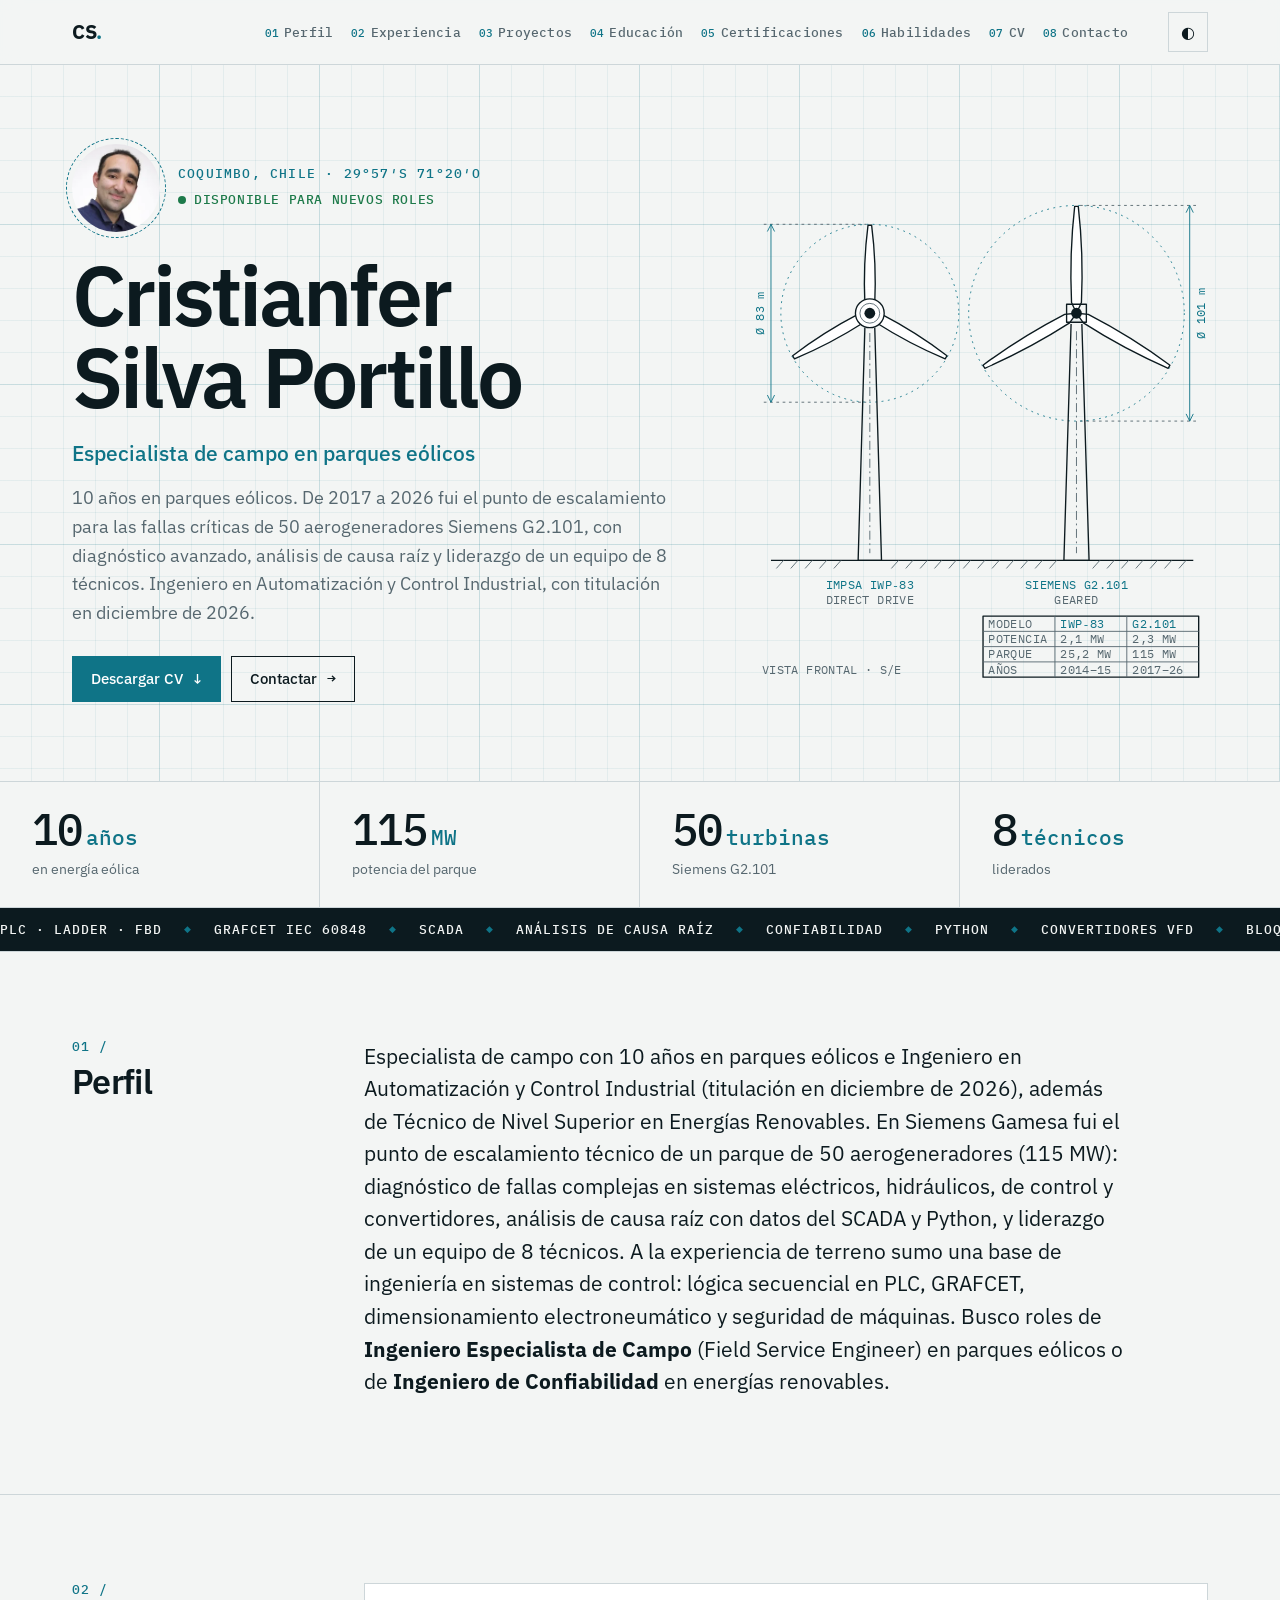
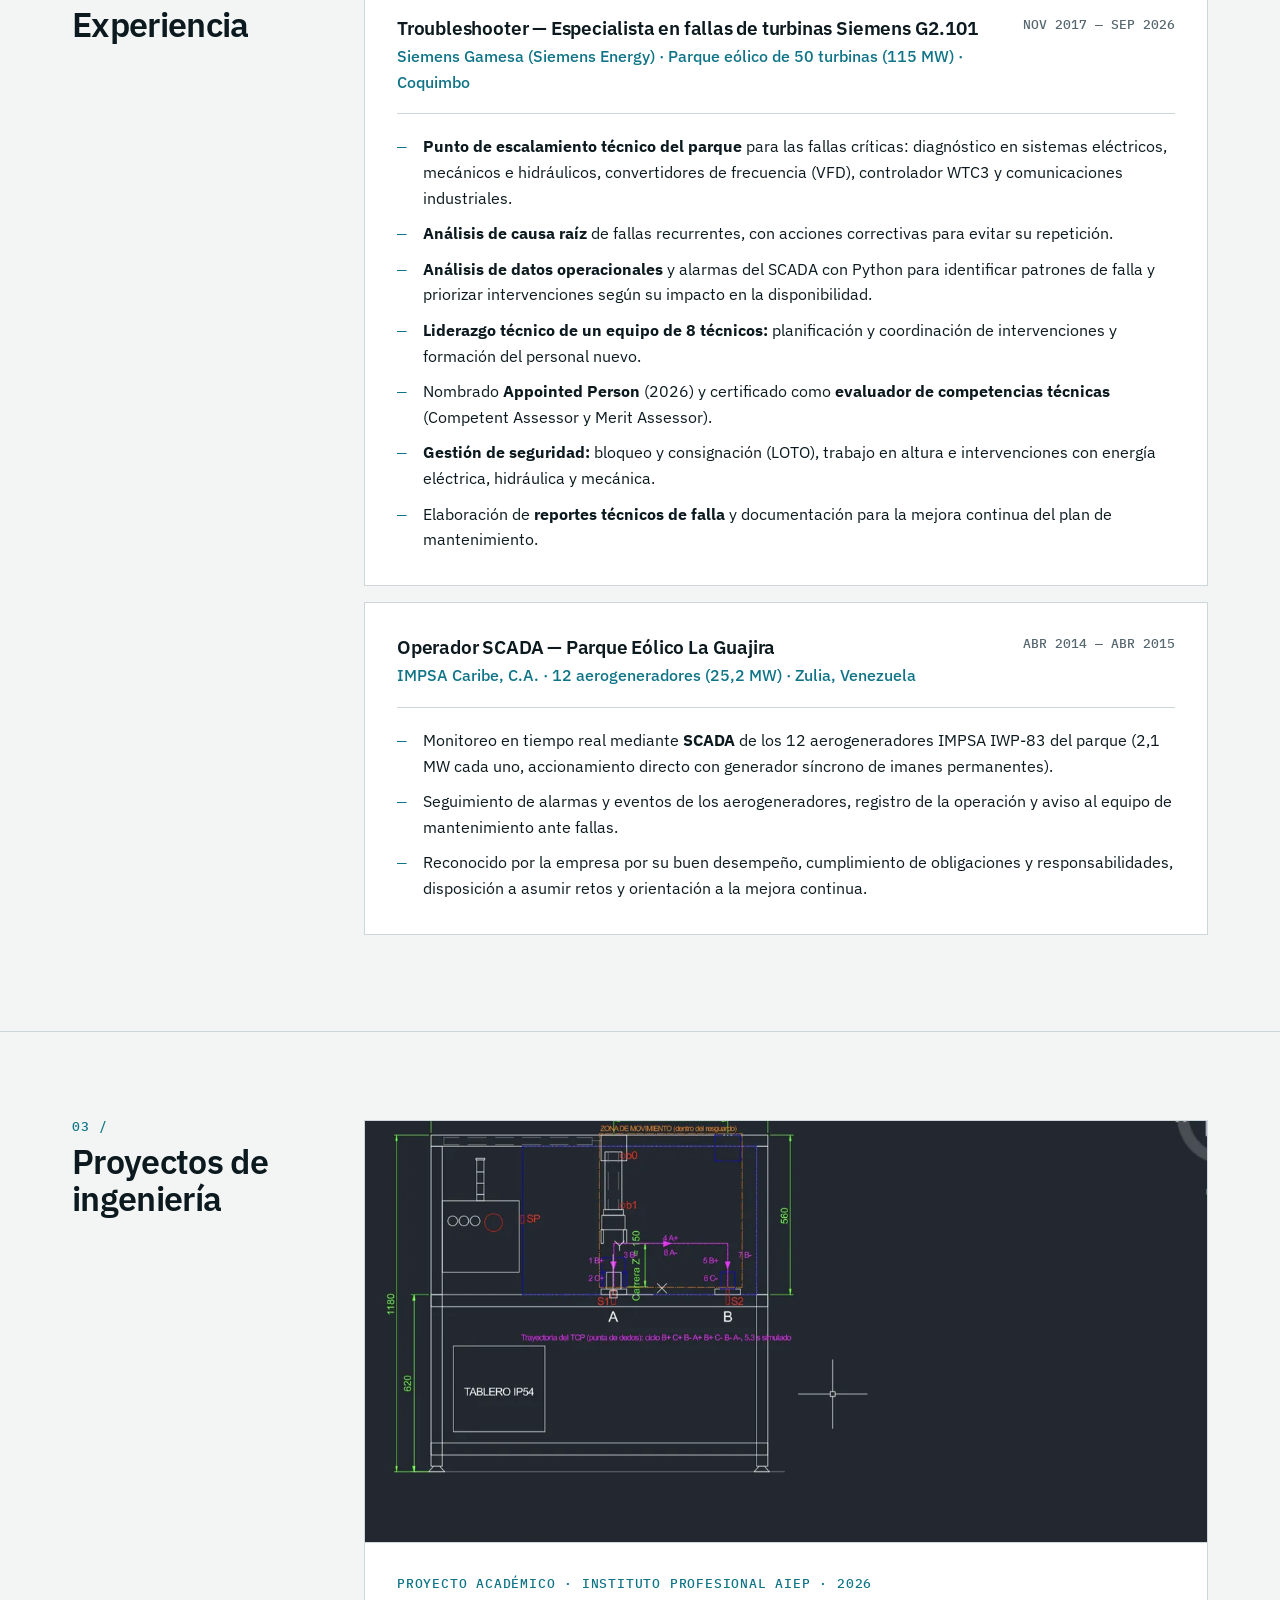
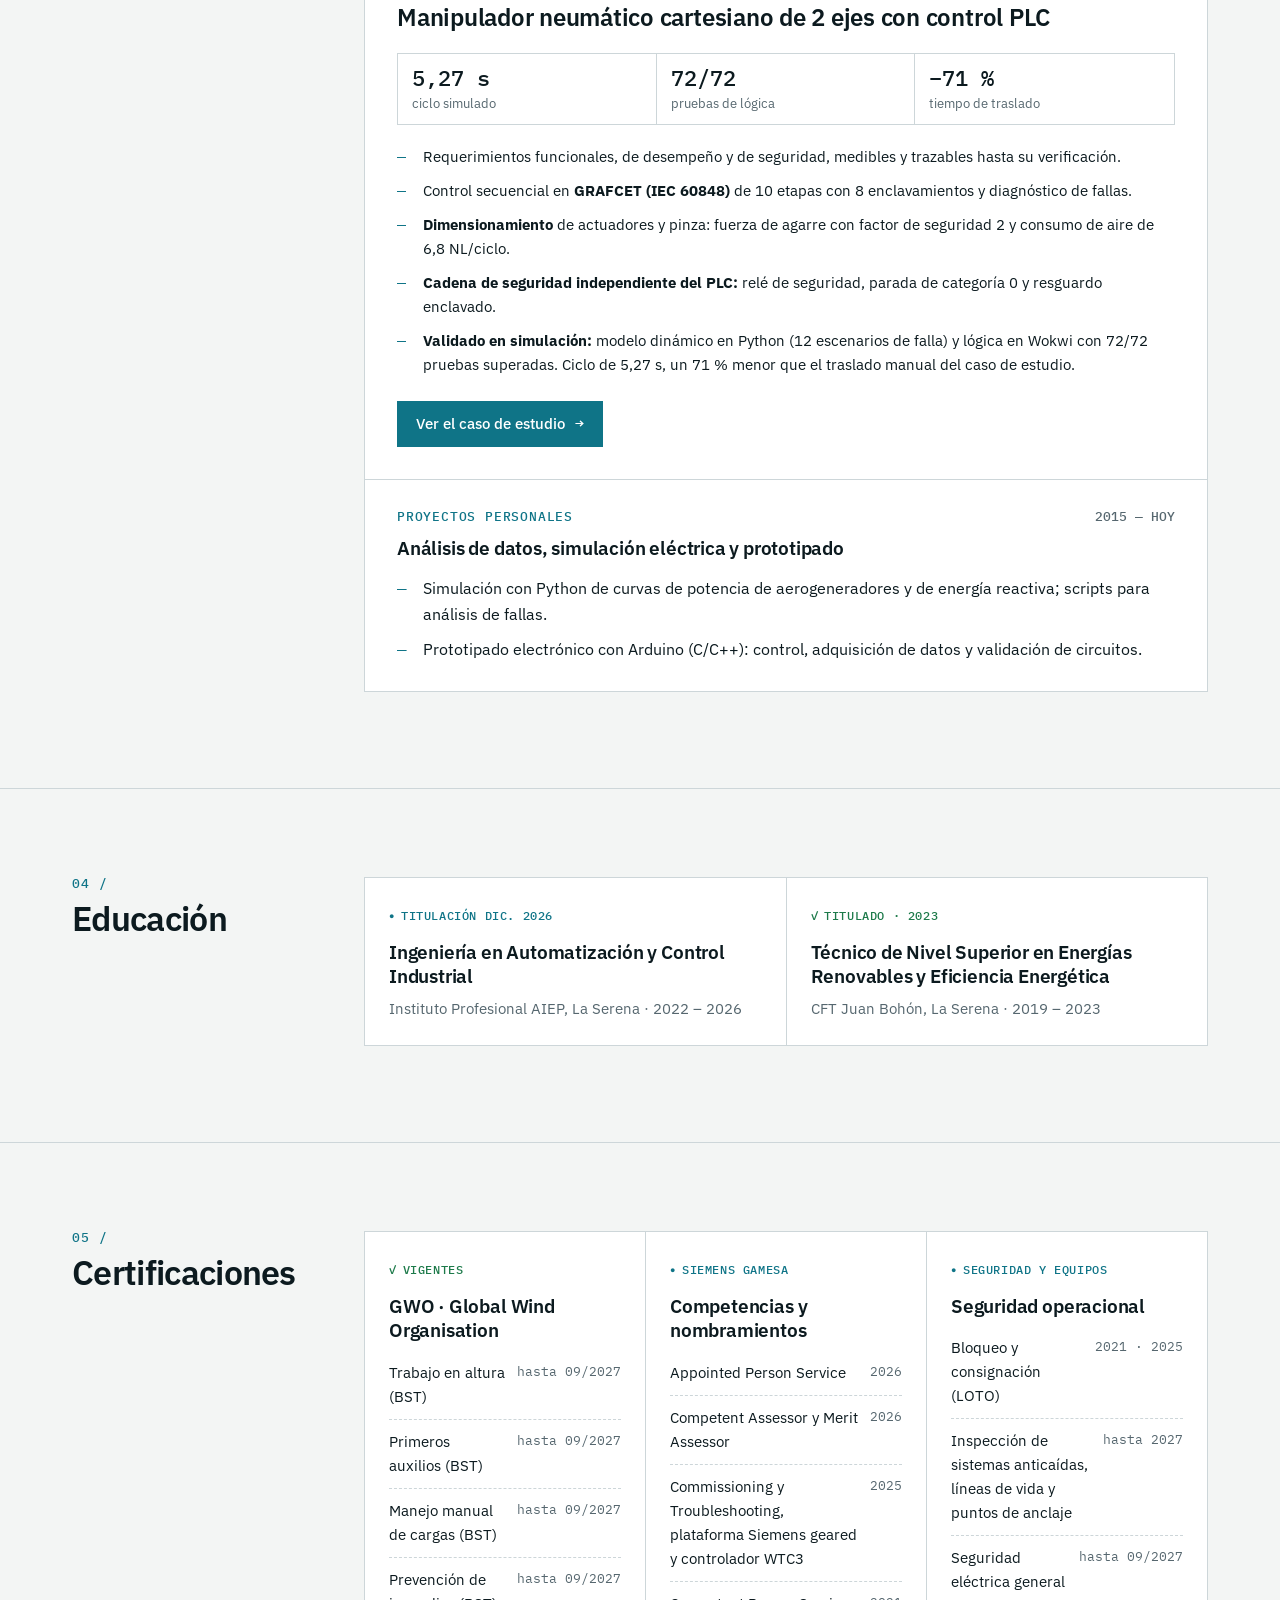
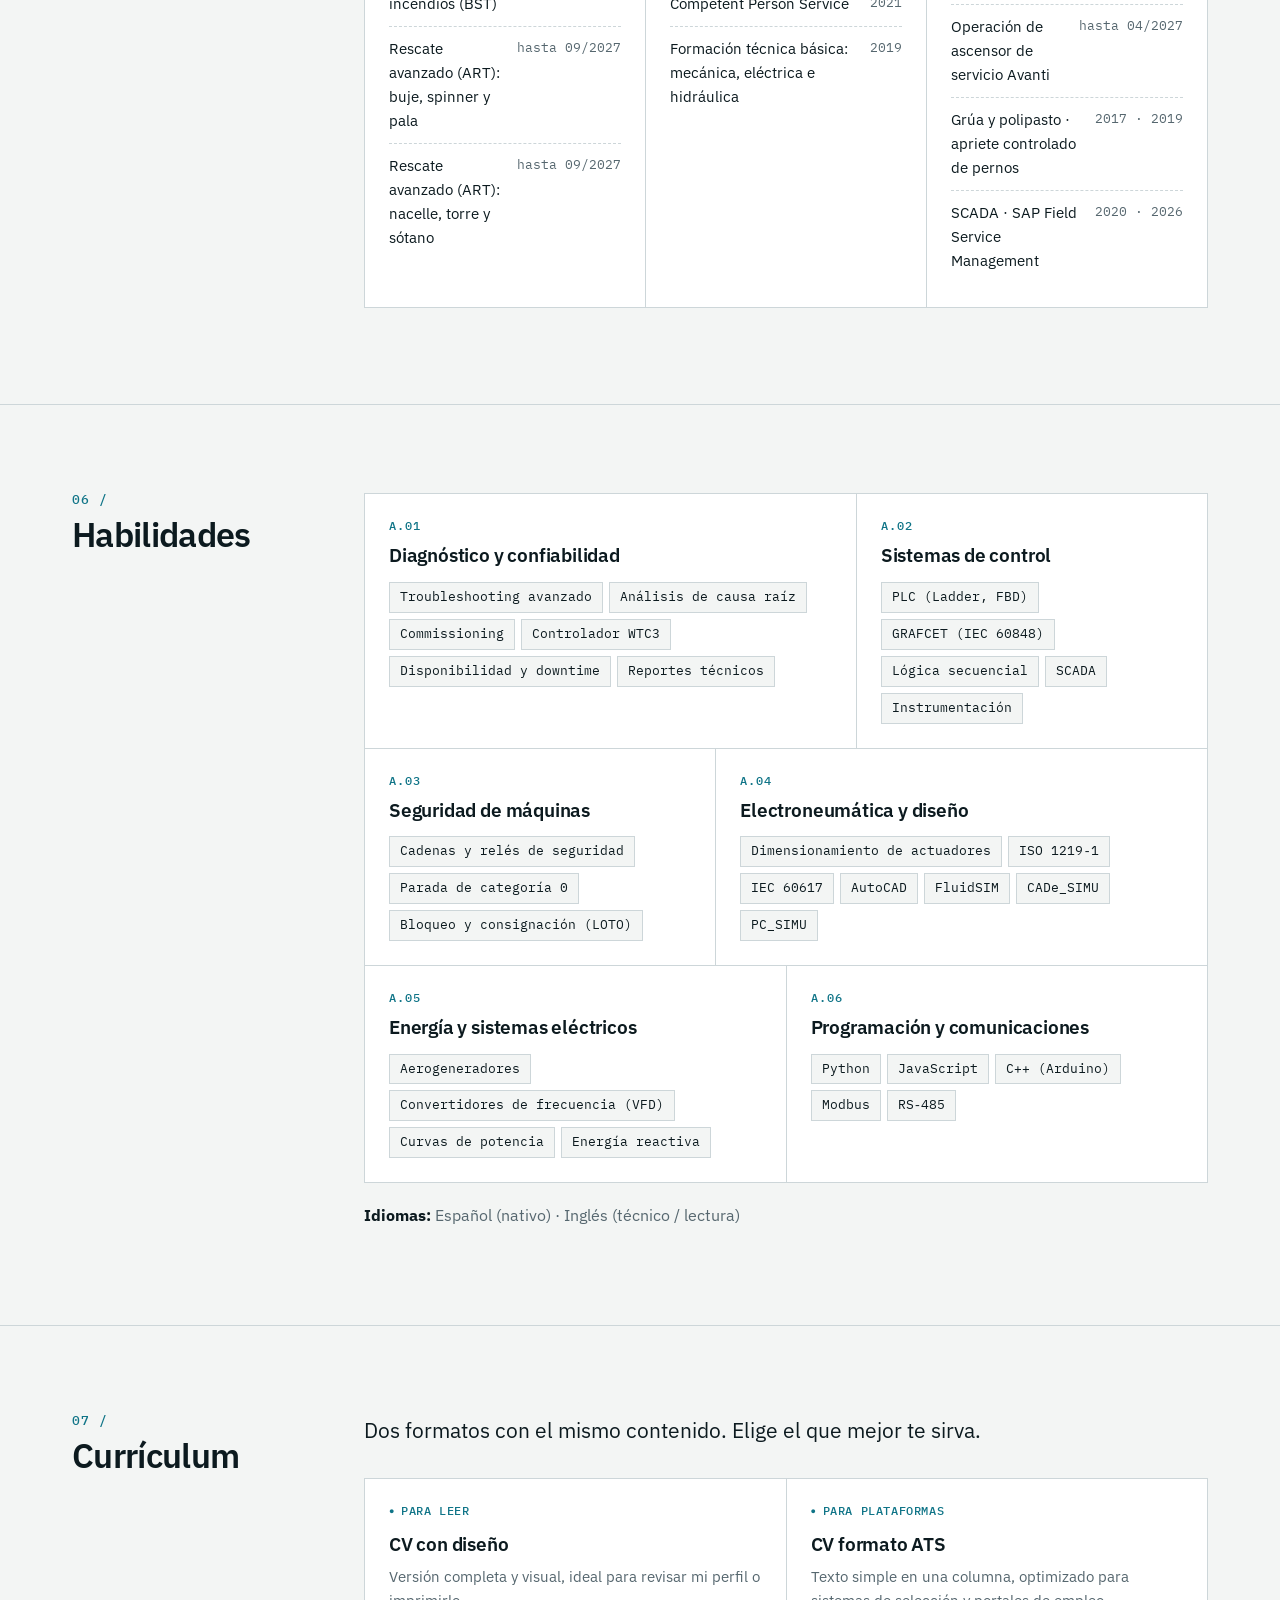
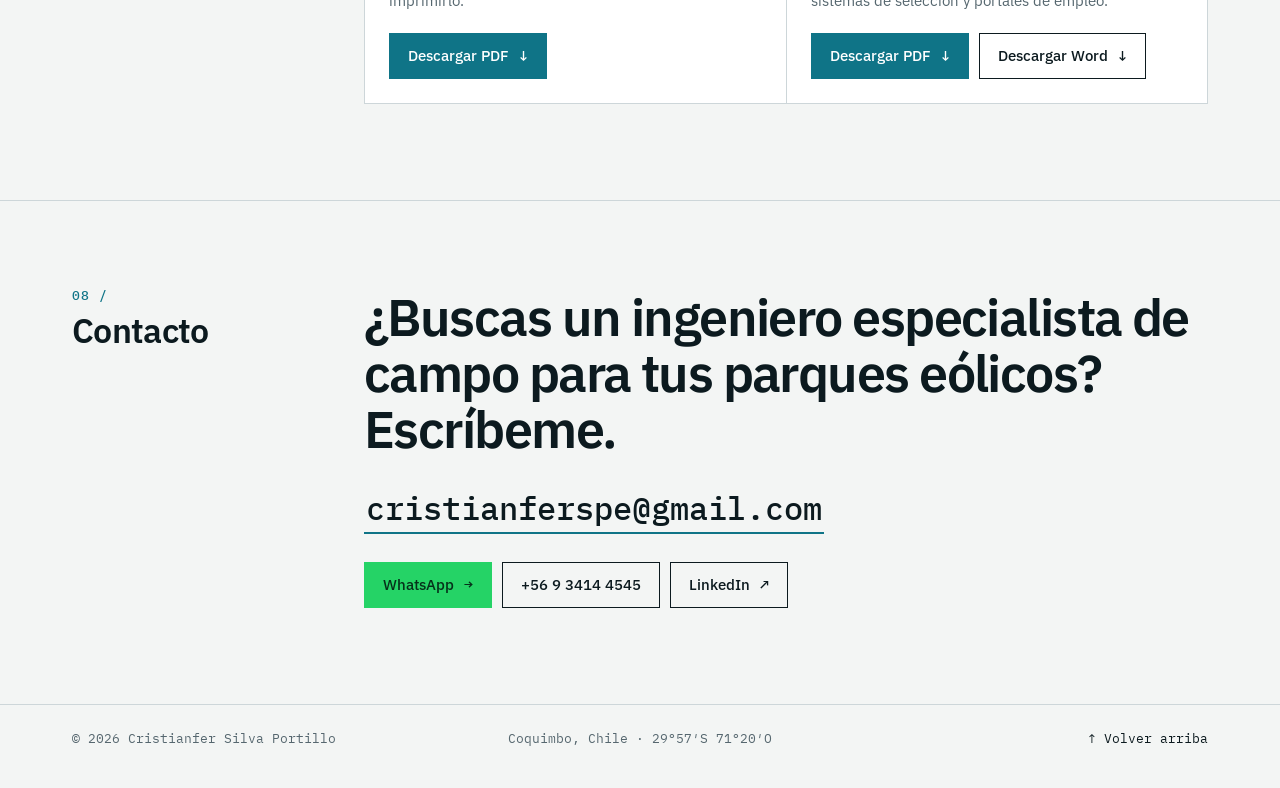
==== commit e4448f33: "Reposiciona como especialista de campo en parques eólicos: foto, aviso de disponibilidad, plano con " ====
--- a/index.html
+++ b/index.html
@@ -3,14 +3,14 @@
 <head>
 <meta charset="utf-8">
 <meta name="viewport" content="width=device-width, initial-scale=1">
-<title>Cristianfer Silva Portillo · Automatización y Energías Renovables</title>
-<meta name="description" content="Confiabilidad operacional y sistemas de control: 10 años en energía eólica, turbinas Siemens G2.101, líder de equipo técnico y estudiante de Ingeniería en Automatización y Control Industrial. Coquimbo, Chile.">
+<title>Cristianfer Silva Portillo · Especialista de campo en parques eólicos</title>
+<meta name="description" content="Especialista de campo en parques eólicos: 10 años en diagnóstico de fallas, análisis de causa raíz y confiabilidad de aerogeneradores Siemens G2.101. Ingeniero en Automatización y Control Industrial (titulación dic. 2026). Coquimbo, Chile.">
 <link rel="canonical" href="https://cristianferspe-ui.github.io/cristianferspe-ui/">
 <meta property="og:type" content="website">
-<meta property="og:title" content="Cristianfer Silva Portillo">
-<meta property="og:description" content="Confiabilidad operacional · Sistemas de control · Energía eólica. 10 años en el sector, turbinas Siemens G2.101.">
+<meta property="og:title" content="Cristianfer Silva Portillo · Especialista de campo en parques eólicos">
+<meta property="og:description" content="10 años en parques eólicos: diagnóstico de fallas críticas, análisis de causa raíz y confiabilidad de aerogeneradores. Ingeniero en Automatización y Control Industrial (titulación dic. 2026).">
 <meta property="og:url" content="https://cristianferspe-ui.github.io/cristianferspe-ui/">
-<meta property="og:image" content="https://cristianferspe-ui.github.io/cristianferspe-ui/og.png?v=2">
+<meta property="og:image" content="https://cristianferspe-ui.github.io/cristianferspe-ui/og.png?v=3">
 <meta property="og:locale" content="es_CL">
 <meta name="twitter:card" content="summary_large_image">
 <meta name="theme-color" content="#0f7487">
@@ -18,12 +18,12 @@
 <link rel="preconnect" href="https://fonts.googleapis.com">
 <link rel="preconnect" href="https://fonts.gstatic.com" crossorigin>
 <link rel="stylesheet" href="https://fonts.googleapis.com/css2?family=IBM+Plex+Mono:wght@400;500;600&family=IBM+Plex+Sans:wght@400;500;600;700&display=swap">
-<link rel="stylesheet" href="styles.css?v=20261014c">
+<link rel="stylesheet" href="styles.css?v=20261026">
 <script>
   // Aplica el tema guardado antes de pintar (evita el parpadeo claro/oscuro)
   try { var t = localStorage.getItem('theme'); if (t) document.documentElement.dataset.theme = t; } catch (e) {}
 </script>
-<script defer src="main.js?v=20261014"></script>
+<script defer src="main.js?v=20261026"></script>
 <!-- Datos estructurados: ayudan a Google a identificar a la persona, su cargo y sus perfiles -->
 <script type="application/ld+json">
 {
@@ -37,7 +37,9 @@
     "name": "Cristianfer Silva Portillo",
     "url": "https://cristianferspe-ui.github.io/cristianferspe-ui/",
     "email": "mailto:cristianferspe@gmail.com",
-    "description": "Confiabilidad operacional y sistemas de control: 10 años en energía eólica con turbinas Siemens G2.101, liderando un equipo de 8 técnicos. Estudiante de Ingeniería en Automatización y Control Industrial.",
+    "image": "https://cristianferspe-ui.github.io/cristianferspe-ui/img/foto.jpg",
+    "jobTitle": "Especialista de campo en parques eólicos",
+    "description": "Especialista de campo con 10 años en parques eólicos: diagnóstico de fallas críticas, análisis de causa raíz y confiabilidad de aerogeneradores Siemens G2.101, liderando un equipo de 8 técnicos. Ingeniero en Automatización y Control Industrial (titulación dic. 2026).",
     "address": { "@type": "PostalAddress", "addressLocality": "Coquimbo", "addressCountry": "CL" },
     "alumniOf": [
       { "@type": "EducationalOrganization", "name": "Instituto Profesional AIEP" },
@@ -93,10 +95,16 @@
   <section class="hero blueprint" data-hero>
     <div class="wrap hero-inner">
       <div class="hero-text">
-        <p class="kicker rise" style="--d:0">Coquimbo, Chile · 29°57′S 71°20′O</p>
+        <div class="id rise" style="--d:0">
+          <img class="avatar" src="img/foto-192.webp" srcset="img/foto-192.webp 2x, img/foto-288.webp 3x" alt="Cristianfer Silva Portillo" width="88" height="88" fetchpriority="high">
+          <div>
+            <p class="kicker">Coquimbo, Chile · 29°57′S 71°20′O</p>
+            <a class="avail" href="#contacto">Disponible para nuevos roles</a>
+          </div>
+        </div>
         <h1 class="rise" style="--d:1">Cristianfer<br>Silva Portillo</h1>
-        <p class="role rise" style="--d:2">Confiabilidad operacional · Sistemas de control · Energía eólica</p>
-        <p class="intro rise" style="--d:3">10 años en energía eólica: de 2017 a 2026 mantuve en operación turbinas Siemens G2.101 liderando un equipo de 8 técnicos. Estudiante de último semestre de Ingeniería en Automatización y Control Industrial.</p>
+        <p class="role rise" style="--d:2">Especialista de campo en parques eólicos</p>
+        <p class="intro rise" style="--d:3">10 años en parques eólicos. De 2017 a 2026 fui el punto de escalamiento para las fallas críticas de 50 aerogeneradores Siemens G2.101, con diagnóstico avanzado, análisis de causa raíz y liderazgo de un equipo de 8 técnicos. Ingeniero en Automatización y Control Industrial, con titulación en diciembre de 2026.</p>
         <div class="cta rise" style="--d:4">
           <a class="btn primary" href="CV_Cristianfer_Silva_Portillo.pdf" download data-goatcounter-click="cv-diseno-portada">Descargar CV <span class="arr">↓</span></a>
           <a class="btn" href="#contacto">Contactar <span class="arr">→</span></a>
@@ -104,42 +112,65 @@
       </div>
 
       <div class="hero-art rise" style="--d:3" aria-hidden="true">
-        <svg class="drawing" viewBox="0 0 420 520" role="img">
-          <!-- cota del rotor -->
-          <line class="thin" x1="44" y1="30" x2="206" y2="30" stroke-dasharray="3 4"/>
-          <line class="thin" x1="44" y1="270" x2="206" y2="270" stroke-dasharray="3 4"/>
-          <line class="acc" x1="54" y1="30" x2="54" y2="270"/>
-          <path class="acc" d="M50 38 L54 30 L58 38 M50 262 L54 270 L58 262"/>
-          <text class="k" x="46" y="150" transform="rotate(-90 46 150)" text-anchor="middle">Ø 101 m</text>
-          <!-- círculo de barrido -->
-          <circle class="acc" cx="210" cy="150" r="120" stroke-dasharray="2 5"/>
-          <!-- torre -->
-          <path class="ln draw-in" d="M204 162 L196 440 L224 440 L216 162"/>
-          <line class="thin" x1="210" y1="170" x2="210" y2="432" stroke-dasharray="10 4 2 4"/>
-          <!-- rotor -->
-          <g class="rotor">
-            <path class="blade" d="M210 150 L204.5 138 Q202 84 208 31 L212 31 Q218 84 215.5 138 Z"/>
-            <path class="blade" d="M210 150 L204.5 138 Q202 84 208 31 L212 31 Q218 84 215.5 138 Z" transform="rotate(120 210 150)"/>
-            <path class="blade" d="M210 150 L204.5 138 Q202 84 208 31 L212 31 Q218 84 215.5 138 Z" transform="rotate(240 210 150)"/>
+        <svg class="drawing duo" viewBox="0 0 506 574">
+          <!-- Dos turbinas de la carrera, rotores a la misma escala (83 / 101 m) -->
+
+          <!-- IMPSA IWP-83 · La Guajira, Venezuela (2014–2015) -->
+          <line class="thin" x1="12" y1="66" x2="126" y2="66" stroke-dasharray="3 4"/>
+          <line class="thin" x1="12" y1="264" x2="126" y2="264" stroke-dasharray="3 4"/>
+          <line class="acc" x1="20" y1="66" x2="20" y2="264"/>
+          <path class="acc" d="M16 74 L20 66 L24 74 M16 256 L20 264 L24 256"/>
+          <text class="k" x="12" y="165" transform="rotate(-90 12 165)" text-anchor="middle">Ø 83 m</text>
+          <circle class="acc" cx="130" cy="165" r="99" stroke-dasharray="2 5"/>
+          <path class="ln draw-in" d="M124.5 181 L117 440 L143 440 L135.5 181"/>
+          <line class="thin" x1="130" y1="187" x2="130" y2="432" stroke-dasharray="10 4 2 4"/>
+          <g class="rotor fast" style="transform-origin: 130px 165px">
+            <path class="blade" d="M130 165 L124.5 154 Q122.5 110 128 67 L132 67 Q137.5 110 135.5 154 Z"/>
+            <path class="blade" d="M130 165 L124.5 154 Q122.5 110 128 67 L132 67 Q137.5 110 135.5 154 Z" transform="rotate(120 130 165)"/>
+            <path class="blade" d="M130 165 L124.5 154 Q122.5 110 128 67 L132 67 Q137.5 110 135.5 154 Z" transform="rotate(240 130 165)"/>
           </g>
-          <rect class="ln" x="199" y="140" width="22" height="20" fill="none"/>
-          <circle class="hub" cx="210" cy="150" r="6"/>
-          <!-- rótulo del modelo -->
-          <path class="thin" d="M222 144 L300 96 L404 96"/>
-          <circle class="hub" cx="222" cy="144" r="2"/>
-          <text x="306" y="90">G2.101 · 2,3 MW</text>
-          <!-- terreno -->
-          <line class="ln" x1="70" y1="440" x2="350" y2="440"/>
-          <path class="thin" d="M84 440 l-8 9 M100 440 l-8 9 M116 440 l-8 9 M132 440 l-8 9 M148 440 l-8 9 M164 440 l-8 9 M180 440 l-8 9 M240 440 l-8 9 M256 440 l-8 9 M272 440 l-8 9 M288 440 l-8 9 M304 440 l-8 9 M320 440 l-8 9 M336 440 l-8 9 M352 440 l-8 9"/>
-          <!-- cajetín -->
-          <rect class="ln" x="210" y="462" width="200" height="54"/>
-          <line class="thin" x1="210" y1="480" x2="410" y2="480"/>
-          <line class="thin" x1="210" y1="498" x2="410" y2="498"/>
-          <line class="thin" x1="268" y1="462" x2="268" y2="516"/>
-          <text x="216" y="475">MODELO</text><text x="274" y="475" class="k">SIEMENS G2.101</text>
-          <text x="216" y="493">PARQUE</text><text x="274" y="493">50 × 2,3 = 115 MW</text>
-          <text x="216" y="511">ROL</text><text x="274" y="511">TROUBLESHOOTER</text>
-          <text x="10" y="511">VISTA FRONTAL · S/E</text>
+          <!-- generador de imanes permanentes en anillo: accionamiento directo -->
+          <circle class="ln gen" cx="130" cy="165" r="16"/>
+          <circle class="thin" cx="130" cy="165" r="11"/>
+          <circle class="hub" cx="130" cy="165" r="6"/>
+
+          <!-- Siemens G2.101 · Coquimbo, Chile (2017–2026) -->
+          <line class="thin" x1="364" y1="45" x2="494" y2="45" stroke-dasharray="3 4"/>
+          <line class="thin" x1="364" y1="285" x2="494" y2="285" stroke-dasharray="3 4"/>
+          <line class="acc" x1="486" y1="45" x2="486" y2="285"/>
+          <path class="acc" d="M482 53 L486 45 L490 53 M482 277 L486 285 L490 277"/>
+          <text class="k" x="503" y="165" transform="rotate(-90 503 165)" text-anchor="middle">Ø 101 m</text>
+          <circle class="acc" cx="360" cy="165" r="120" stroke-dasharray="2 5"/>
+          <path class="ln draw-in" d="M354 177 L346 440 L374 440 L366 177"/>
+          <line class="thin" x1="360" y1="185" x2="360" y2="432" stroke-dasharray="10 4 2 4"/>
+          <g class="rotor" style="transform-origin: 360px 165px">
+            <path class="blade" d="M360 165 L354.5 153 Q352 99 358 46 L362 46 Q368 99 365.5 153 Z"/>
+            <path class="blade" d="M360 165 L354.5 153 Q352 99 358 46 L362 46 Q368 99 365.5 153 Z" transform="rotate(120 360 165)"/>
+            <path class="blade" d="M360 165 L354.5 153 Q352 99 358 46 L362 46 Q368 99 365.5 153 Z" transform="rotate(240 360 165)"/>
+          </g>
+          <rect class="ln" x="349" y="155" width="22" height="20" fill="none"/>
+          <circle class="hub" cx="360" cy="165" r="6"/>
+
+          <!-- terreno y rótulos de cada turbina -->
+          <line class="ln" x1="20" y1="440" x2="490" y2="440"/>
+          <path class="thin" d="M34 440 l-8 9 M50 440 l-8 9 M66 440 l-8 9 M82 440 l-8 9 M98 440 l-8 9 M162 440 l-8 9 M178 440 l-8 9 M194 440 l-8 9 M210 440 l-8 9 M226 440 l-8 9 M242 440 l-8 9 M258 440 l-8 9 M274 440 l-8 9 M290 440 l-8 9 M306 440 l-8 9 M322 440 l-8 9 M338 440 l-8 9 M386 440 l-8 9 M402 440 l-8 9 M418 440 l-8 9 M434 440 l-8 9 M450 440 l-8 9 M466 440 l-8 9 M482 440 l-8 9"/>
+          <text class="k" x="130" y="472" text-anchor="middle">IMPSA IWP‑83</text>
+          <text x="130" y="489" text-anchor="middle">DIRECT DRIVE</text>
+          <text class="k" x="360" y="472" text-anchor="middle">SIEMENS G2.101</text>
+          <text x="360" y="489" text-anchor="middle">GEARED</text>
+
+          <!-- cajetín comparativo -->
+          <rect class="ln" x="256" y="502" width="240" height="68"/>
+          <line class="thin" x1="256" y1="519" x2="496" y2="519"/>
+          <line class="thin" x1="256" y1="536" x2="496" y2="536"/>
+          <line class="thin" x1="256" y1="553" x2="496" y2="553"/>
+          <line class="thin" x1="336" y1="502" x2="336" y2="570"/>
+          <line class="thin" x1="416" y1="502" x2="416" y2="570"/>
+          <text x="262" y="515">MODELO</text><text x="342" y="515" class="k">IWP‑83</text><text x="422" y="515" class="k">G2.101</text>
+          <text x="262" y="532">POTENCIA</text><text x="342" y="532">2,1 MW</text><text x="422" y="532">2,3 MW</text>
+          <text x="262" y="549">PARQUE</text><text x="342" y="549">25,2 MW</text><text x="422" y="549">115 MW</text>
+          <text x="262" y="566">AÑOS</text><text x="342" y="566">2014–15</text><text x="422" y="566">2017–26</text>
+          <text x="10" y="566">VISTA FRONTAL · S/E</text>
         </svg>
       </div>
     </div>
@@ -148,7 +179,7 @@
       <li><strong><span data-count="10">10</span><small>años</small></strong><span>en energía eólica</span></li>
       <li><strong><span data-count="115">115</span><small>MW</small></strong><span>potencia del parque</span></li>
       <li><strong><span data-count="50">50</span><small>turbinas</small></strong><span>Siemens G2.101</span></li>
-      <li><strong><span data-count="8">8</span><small>técnicos</small></strong><span>a mi cargo</span></li>
+      <li><strong><span data-count="8">8</span><small>técnicos</small></strong><span>liderados</span></li>
     </ul>
     <div class="crosshair" aria-hidden="true"><i class="h"></i><i class="v"></i><span class="tag"></span></div>
   </section>
@@ -168,7 +199,7 @@
     <div class="wrap section-grid">
       <div class="section-label"><span class="num">01 /</span><h2>Perfil</h2></div>
       <div class="section-body">
-        <p class="lead" data-reveal>Estudiante de último semestre de Ingeniería en Automatización y Control Industrial y Técnico de Nivel Superior en Energías Renovables (titulado). En un parque de 50 aerogeneradores (115 MW) aplico análisis de causa raíz, gestión de seguridad y análisis de datos con Python para mejorar la confiabilidad y la disponibilidad de los equipos. Complemento el terreno con formación en diseño de sistemas de control: requerimientos, lógica secuencial en PLC, dimensionamiento electroneumático y seguridad de máquinas. Busco roles de <strong>Supervisor de Operaciones</strong>, <strong>Ingeniero de Confiabilidad</strong> o <strong>Ingeniero de Automatización</strong>.</p>
+        <p class="lead" data-reveal>Especialista de campo con 10 años en parques eólicos e Ingeniero en Automatización y Control Industrial (titulación en diciembre de 2026), además de Técnico de Nivel Superior en Energías Renovables. En Siemens Gamesa fui el punto de escalamiento técnico de un parque de 50 aerogeneradores (115 MW): diagnóstico de fallas complejas en sistemas eléctricos, hidráulicos, de control y convertidores, análisis de causa raíz con datos del SCADA y Python, y liderazgo de un equipo de 8 técnicos. A la experiencia de terreno sumo una base de ingeniería en sistemas de control: lógica secuencial en PLC, GRAFCET, dimensionamiento electroneumático y seguridad de máquinas. Busco roles de <strong>Ingeniero Especialista de Campo</strong> (Field Service Engineer) en parques eólicos o de <strong>Ingeniero de Confiabilidad</strong> en energías renovables.</p>
       </div>
     </div>
   </section>
@@ -180,16 +211,17 @@
         <article class="job" data-reveal>
           <div class="job-head">
             <div>
-              <h3>Técnico Troubleshooter — Turbinas Eólicas Siemens G2.101</h3>
+              <h3>Troubleshooter — Especialista en fallas de turbinas Siemens G2.101</h3>
               <p class="org">Siemens Gamesa (Siemens Energy) · Parque eólico de 50 turbinas (115 MW) · Coquimbo</p>
             </div>
             <span class="date">NOV 2017 — SEP 2026</span>
           </div>
           <ul class="dash">
-            <li><strong>Liderazgo de un equipo de 8 técnicos de mantenimiento:</strong> planificación y coordinación de intervenciones, capacitación del personal nuevo y punto de escalamiento para las fallas críticas del parque.</li>
+            <li><strong>Punto de escalamiento técnico del parque</strong> para las fallas críticas: diagnóstico en sistemas eléctricos, mecánicos e hidráulicos, convertidores de frecuencia (VFD), controlador WTC3 y comunicaciones industriales.</li>
+            <li><strong>Análisis de causa raíz</strong> de fallas recurrentes, con acciones correctivas para evitar su repetición.</li>
+            <li><strong>Análisis de datos operacionales</strong> y alarmas del SCADA con Python para identificar patrones de falla y priorizar intervenciones según su impacto en la disponibilidad.</li>
+            <li><strong>Liderazgo técnico de un equipo de 8 técnicos:</strong> planificación y coordinación de intervenciones y formación del personal nuevo.</li>
             <li>Nombrado <strong>Appointed Person</strong> (2026) y certificado como <strong>evaluador de competencias técnicas</strong> (Competent Assessor y Merit Assessor).</li>
-            <li><strong>Análisis de causa raíz</strong> de fallas recurrentes en sistemas eléctricos, mecánicos e hidráulicos, convertidores de frecuencia (VFD) y comunicaciones industriales, con acciones correctivas para evitar su repetición.</li>
-            <li><strong>Análisis de datos operacionales</strong> y alarmas del SCADA con Python para identificar patrones de falla y priorizar intervenciones según su impacto en la disponibilidad.</li>
             <li><strong>Gestión de seguridad:</strong> bloqueo y consignación (LOTO), trabajo en altura e intervenciones con energía eléctrica, hidráulica y mecánica.</li>
             <li>Elaboración de <strong>reportes técnicos de falla</strong> y documentación para la mejora continua del plan de mantenimiento.</li>
           </ul>
@@ -263,7 +295,7 @@
       <div class="section-body">
         <div class="cells c2">
           <article data-reveal>
-            <div class="cell-top"><span class="status">En curso · egreso dic. 2026</span></div>
+            <div class="cell-top"><span class="status">Titulación dic. 2026</span></div>
             <h3>Ingeniería en Automatización y Control Industrial</h3>
             <p>Instituto Profesional AIEP, La Serena · 2022 – 2026</p>
           </article>
@@ -328,12 +360,12 @@
       <div class="section-body">
         <div class="bento">
           <div data-reveal>
-            <span class="idx">A.01</span><h3>Sistemas de control</h3>
+            <span class="idx">A.01</span><h3>Diagnóstico y confiabilidad</h3>
+            <ul class="tags"><li>Troubleshooting avanzado</li><li>Análisis de causa raíz</li><li>Commissioning</li><li>Controlador WTC3</li><li>Disponibilidad y downtime</li><li>Reportes técnicos</li></ul>
+          </div>
+          <div data-reveal>
+            <span class="idx">A.02</span><h3>Sistemas de control</h3>
             <ul class="tags"><li>PLC (Ladder, FBD)</li><li>GRAFCET (IEC 60848)</li><li>Lógica secuencial</li><li>SCADA</li><li>Instrumentación</li></ul>
-          </div>
-          <div data-reveal>
-            <span class="idx">A.02</span><h3>Confiabilidad y mantenimiento</h3>
-            <ul class="tags"><li>Análisis de causa raíz</li><li>Análisis de fallas</li><li>Disponibilidad y downtime</li><li>Reportes técnicos</li></ul>
           </div>
           <div data-reveal>
             <span class="idx">A.03</span><h3>Seguridad de máquinas</h3>
@@ -389,7 +421,7 @@
     <div class="wrap section-grid">
       <div class="section-label"><span class="num">08 /</span><h2>Contacto</h2></div>
       <div class="section-body">
-        <p class="contact-q" data-reveal>¿Tienes una oportunidad en operaciones, mantenimiento o automatización? Escríbeme.</p>
+        <p class="contact-q" data-reveal>¿Buscas un ingeniero especialista de campo para tus parques eólicos? Escríbeme.</p>
         <a class="mail" href="mailto:cristianferspe@gmail.com" data-reveal>cristianferspe@gmail.com</a>
         <div class="cta" data-reveal>
           <a class="btn wa" href="#contacto" id="wa" target="_blank" rel="noopener">WhatsApp <span class="arr">→</span></a>
--- a/styles.css
+++ b/styles.css
@@ -182,6 +182,29 @@
   font: 500 12.5px/1.5 var(--mono); color: var(--accent);
   letter-spacing: 1.2px; text-transform: uppercase; margin: 0 0 18px;
 }
+/* Retrato: anillo punteado como el círculo de barrido del dibujo */
+.id { display: flex; align-items: center; gap: 18px; margin: 0 0 22px; }
+.id .kicker { margin: 0; }
+.avatar {
+  flex: none; width: 72px; height: 72px; border-radius: 50%;
+  object-fit: cover; background: #fff;
+  outline: 1px dashed var(--accent); outline-offset: 5px;
+}
+@media (min-width: 960px) { .avatar { width: 88px; height: 88px; } }
+.avail {
+  display: inline-flex; align-items: center; gap: 8px; margin-top: 8px;
+  font: 500 12.5px/1.4 var(--mono); color: var(--ok); letter-spacing: .6px;
+  text-transform: uppercase; text-decoration: none;
+}
+.avail:hover { text-decoration: underline; text-underline-offset: 3px; }
+.avail::before {
+  content: ""; flex: none; width: 8px; height: 8px; border-radius: 50%;
+  background: currentColor; animation: pulse 2.4s ease-out infinite;
+}
+@keyframes pulse {
+  0% { box-shadow: 0 0 0 0 color-mix(in srgb, currentColor 50%, transparent); }
+  70%, 100% { box-shadow: 0 0 0 8px transparent; }
+}
 h1 {
   font: 600 clamp(42px, 6.6vw, 84px)/.98 var(--sans);
   letter-spacing: -.035em; margin: 0 0 20px; overflow-wrap: break-word;
@@ -202,7 +225,13 @@
 .drawing .hub { fill: var(--ink); }
 .drawing text { font-family: var(--mono); fill: var(--muted); font-size: 11px; letter-spacing: .4px; }
 .drawing text.k { fill: var(--accent); }
+.drawing .gen { fill: var(--surface); }
+/* Plano doble (IWP-83 + G2.101): más ancho, con texto algo mayor para que se lea al reducirse */
+.drawing.duo { max-width: 480px; }
+.drawing.duo text { font-size: 13px; }
+/* Cada rotor define su propio centro de giro con transform-origin en línea */
 .rotor { transform-box: view-box; transform-origin: 210px 150px; animation: spin 10s linear infinite; }
+.rotor.fast { animation-duration: 8s; }
 @keyframes spin { to { transform: rotate(360deg); } }
 .draw-in { stroke-dasharray: 1400; stroke-dashoffset: 0; animation: draw 2.4s var(--ease) both .2s; }
 @keyframes draw { from { stroke-dashoffset: 1400; } }
@@ -483,11 +512,13 @@
 @media (prefers-reduced-motion: reduce) {
   .wind { display: none; }
   .rotor { animation: none; }
+  .avail::before { animation: none; }
 }
 
 /* Ajustes del dibujo del hero en pantallas angostas */
 @media (max-width: 959px) {
   .hero-art .drawing { max-width: 320px; }
+  .hero-art .drawing.duo { max-width: 460px; }
   .case-hero .hero-art { max-width: 520px; }
 }
 @media (max-width: 600px) { .seq-svg text { font-size: 13px; } }
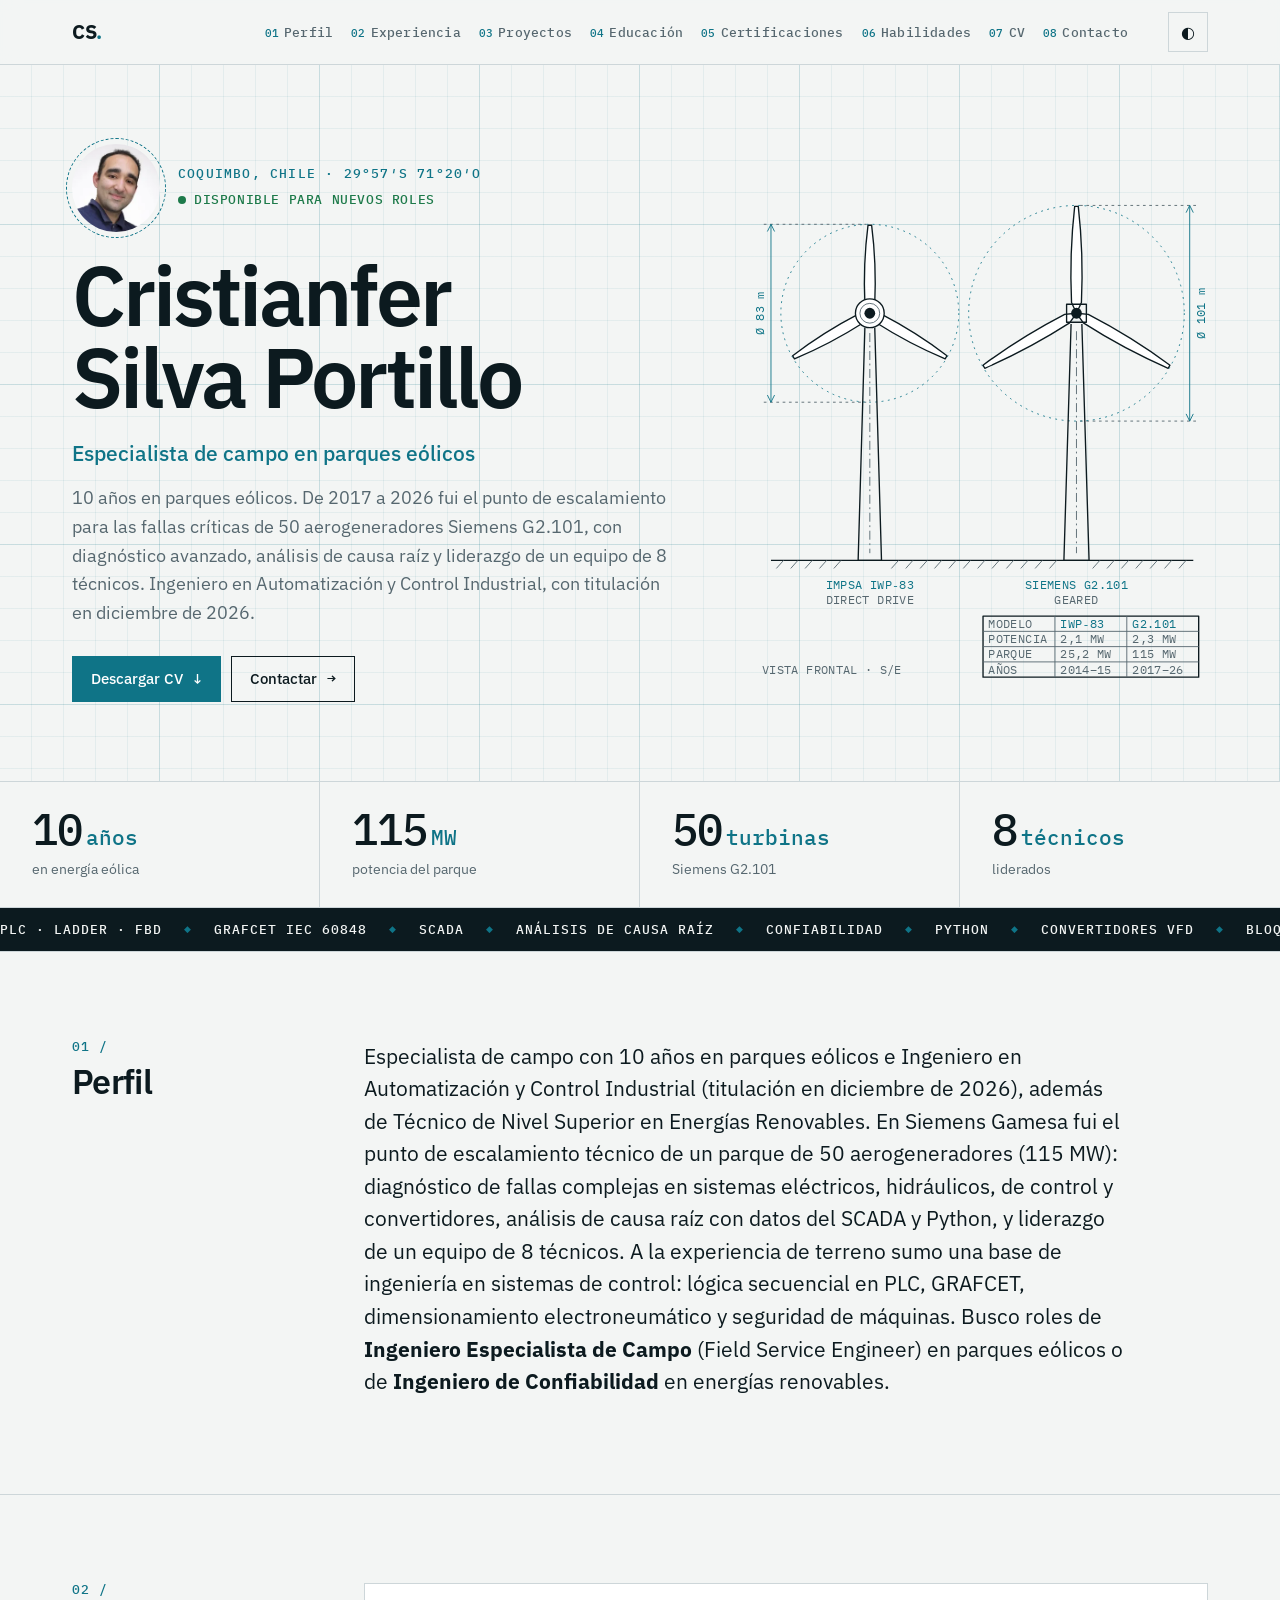
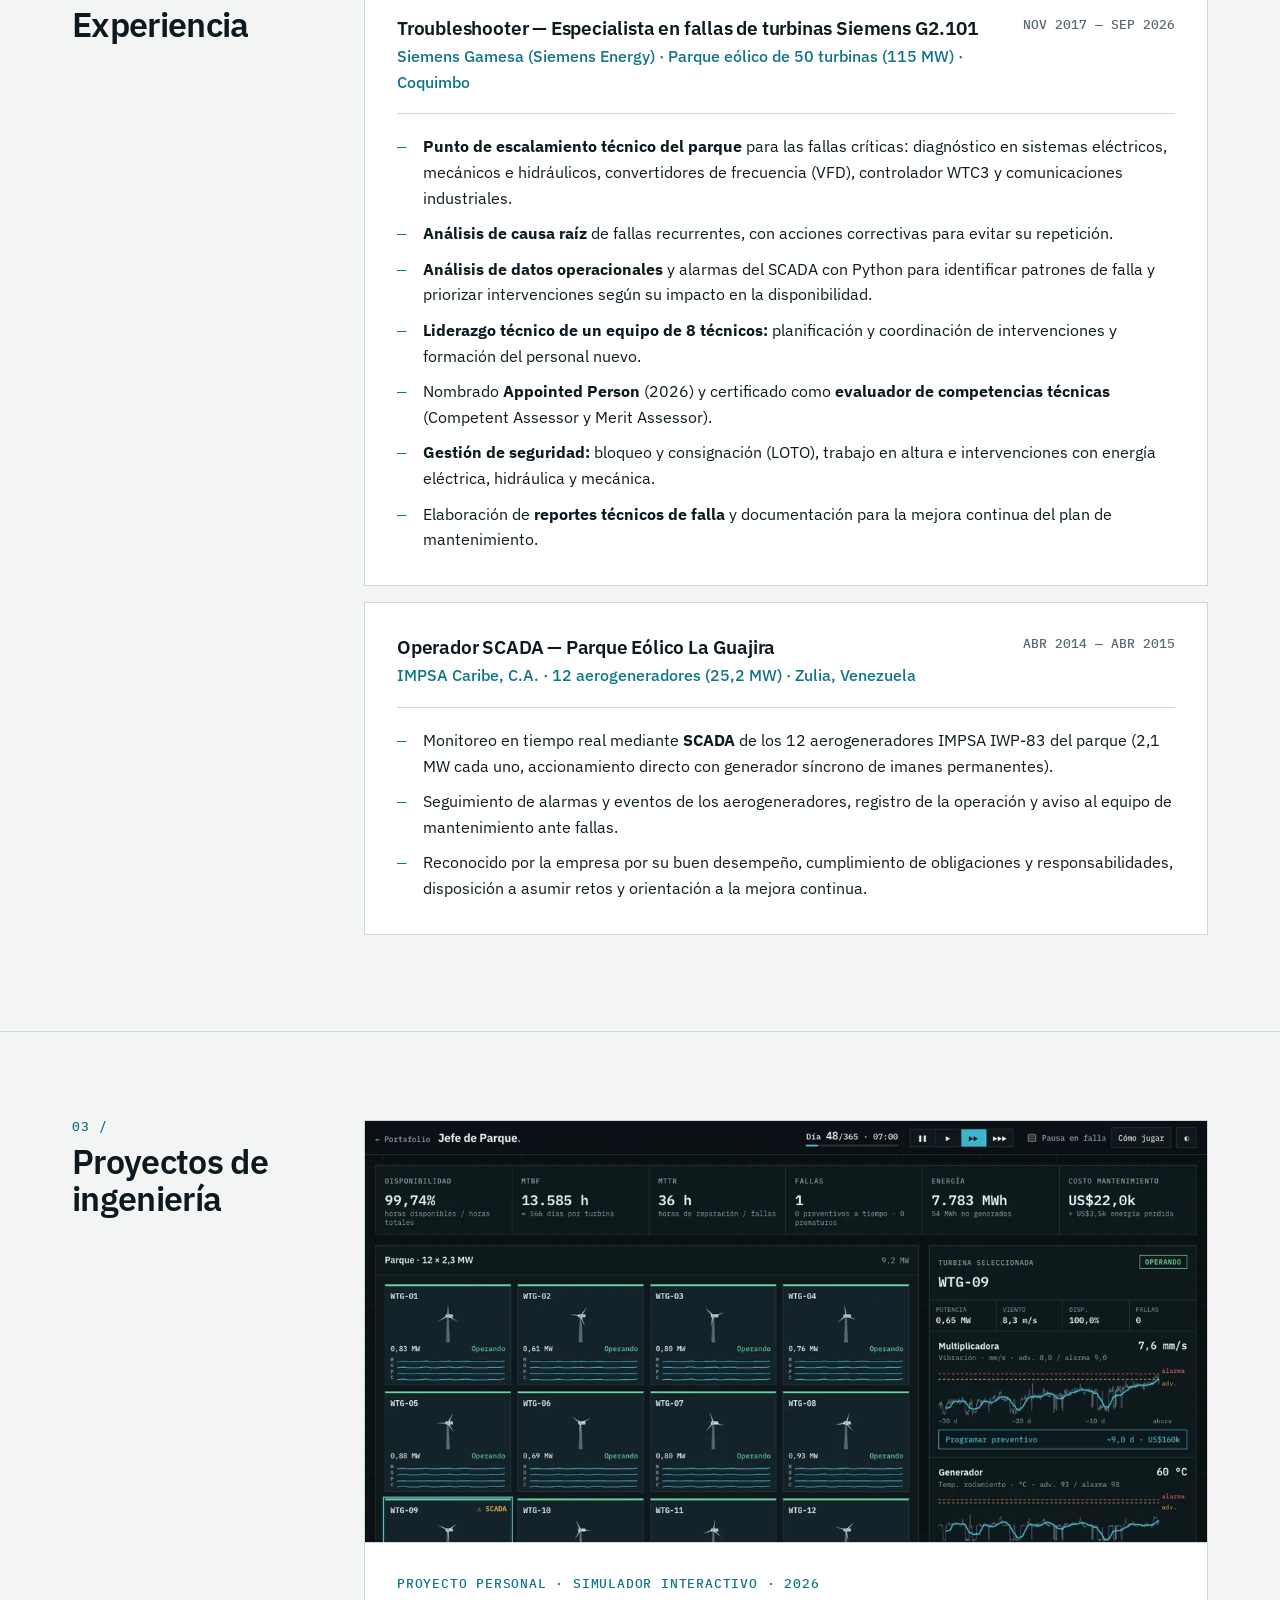
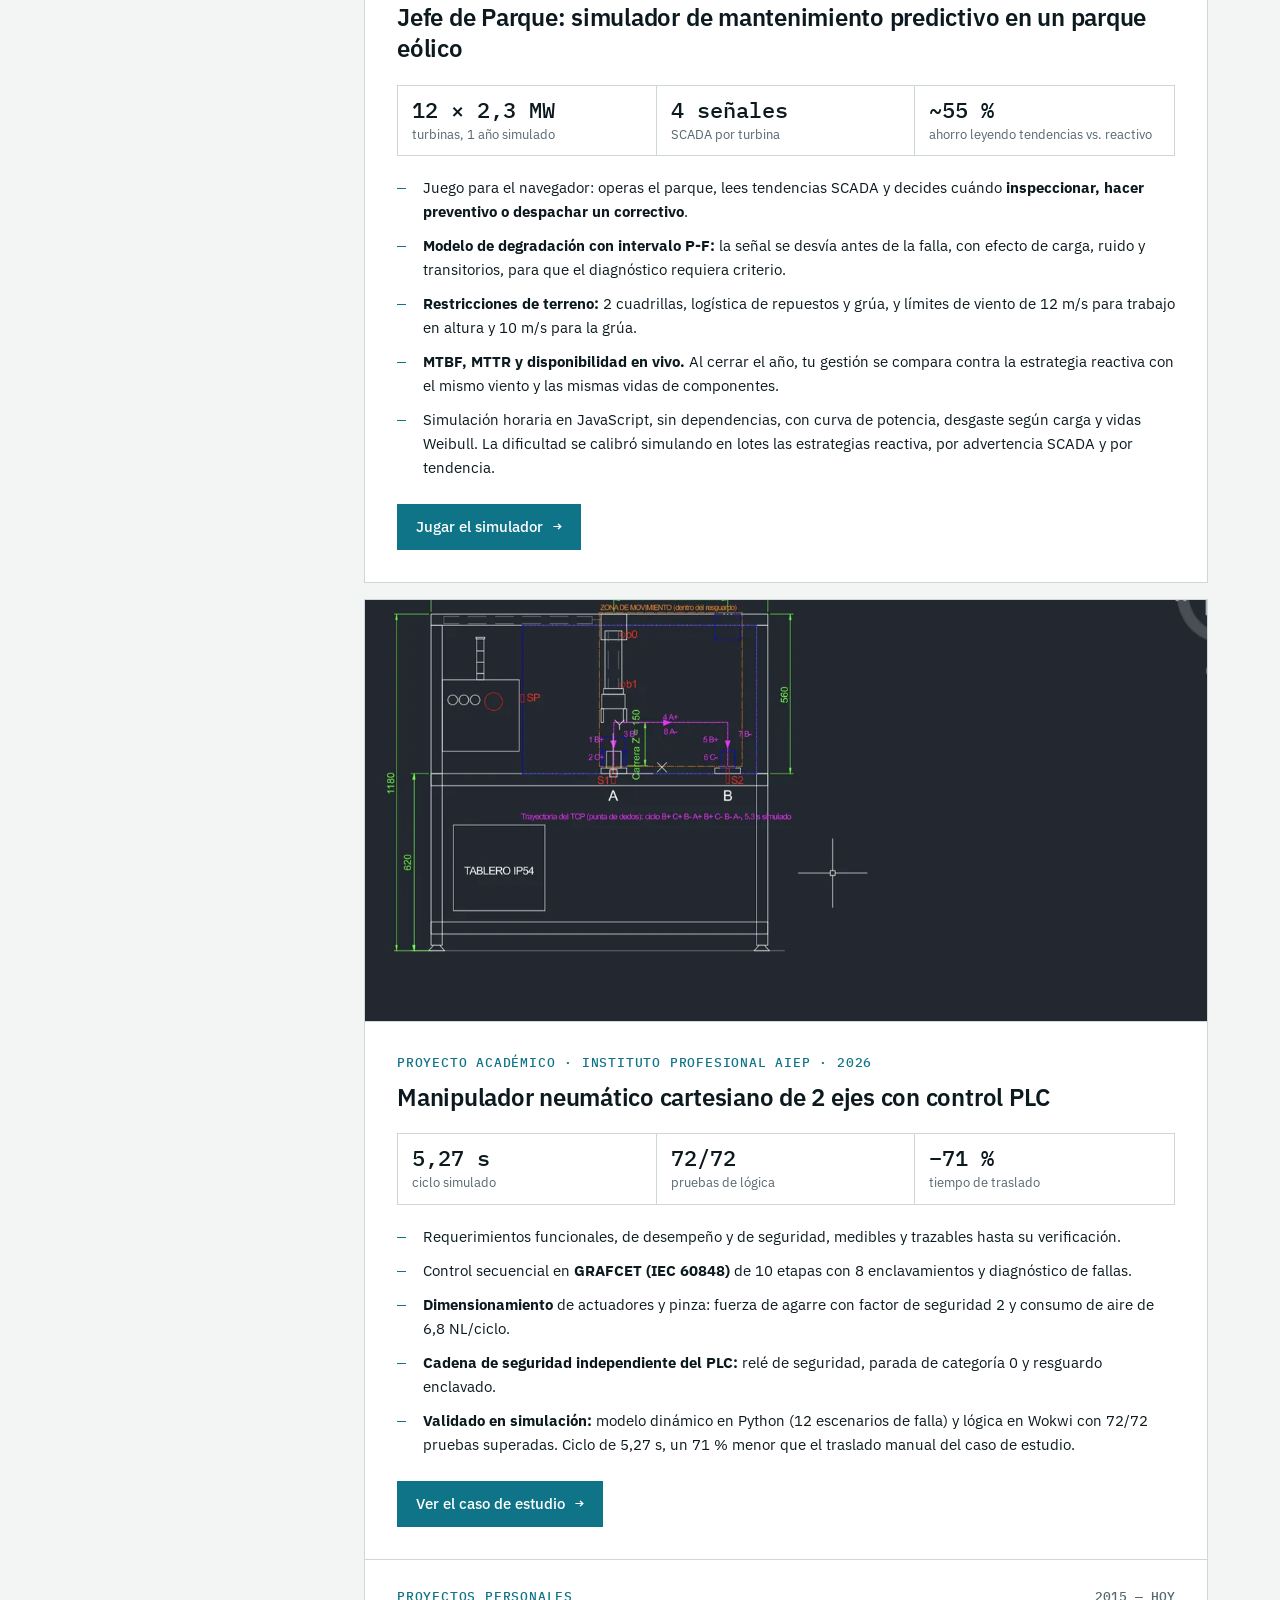
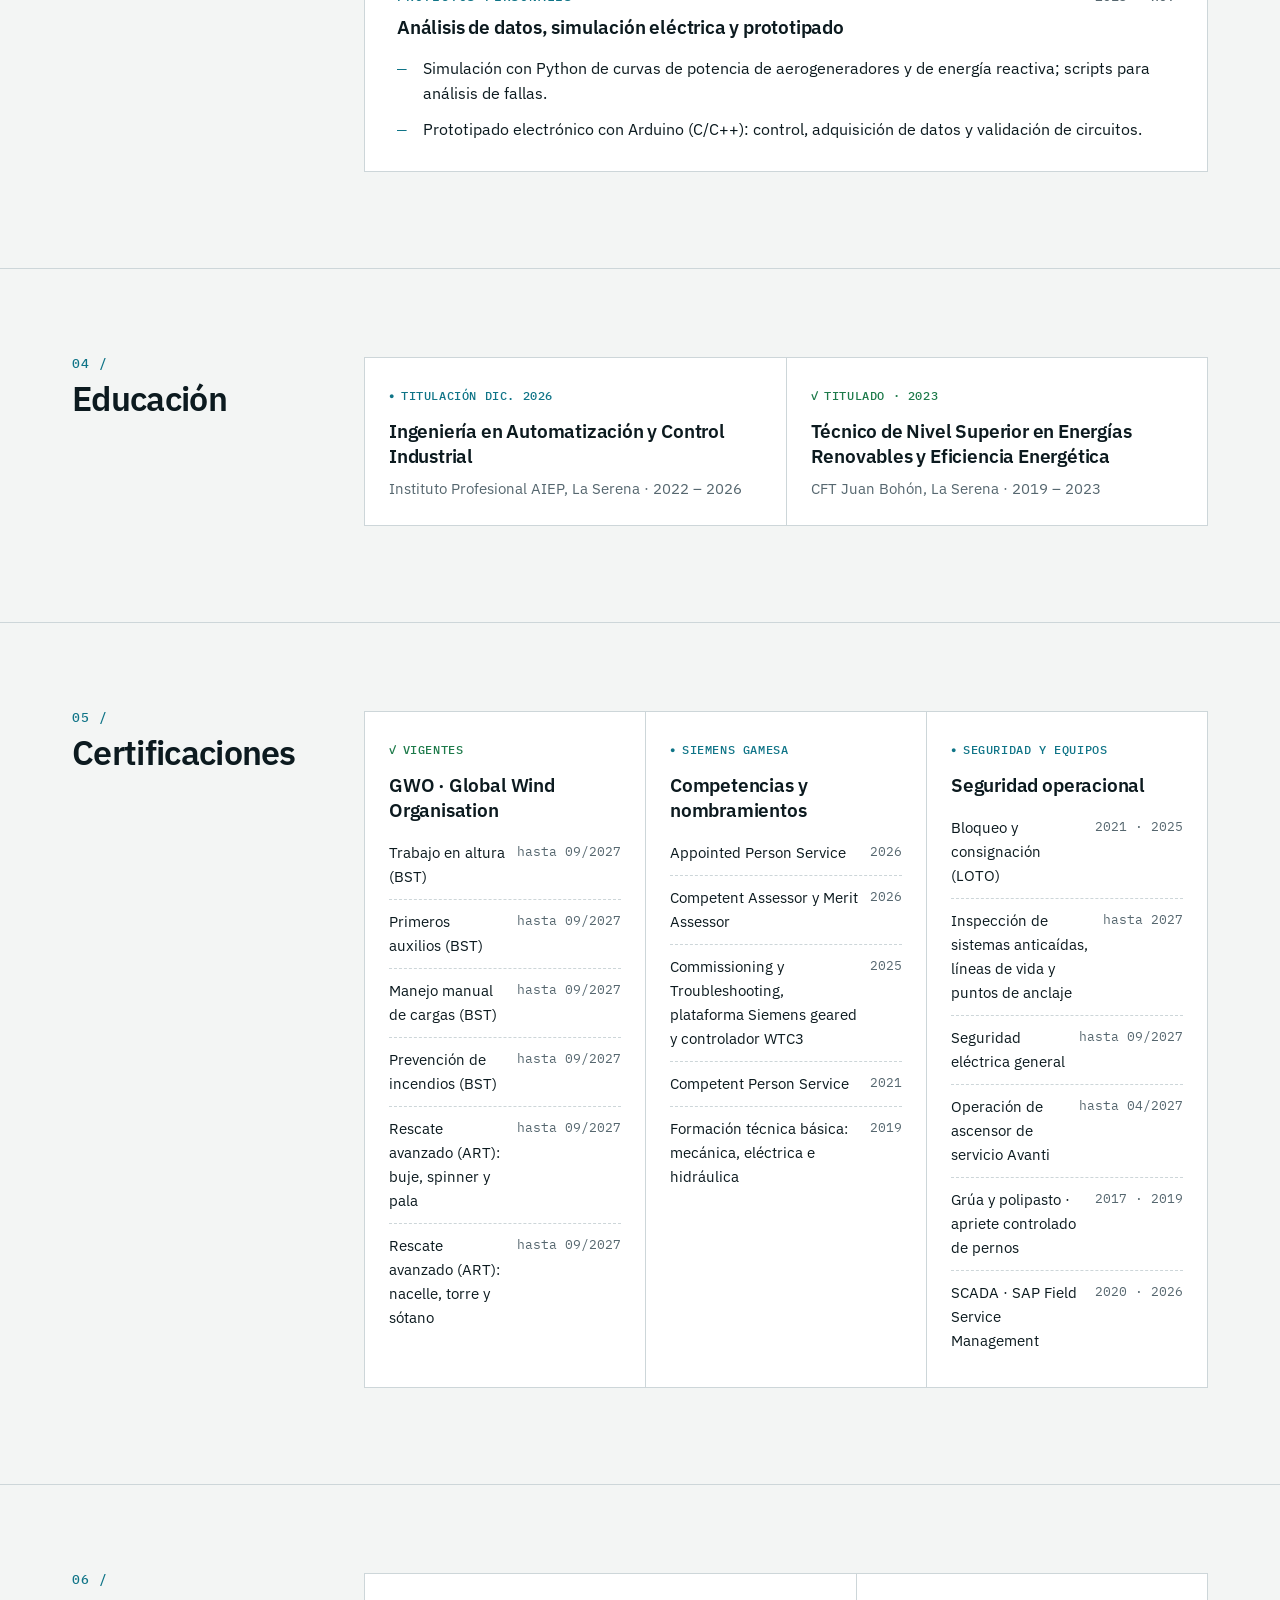
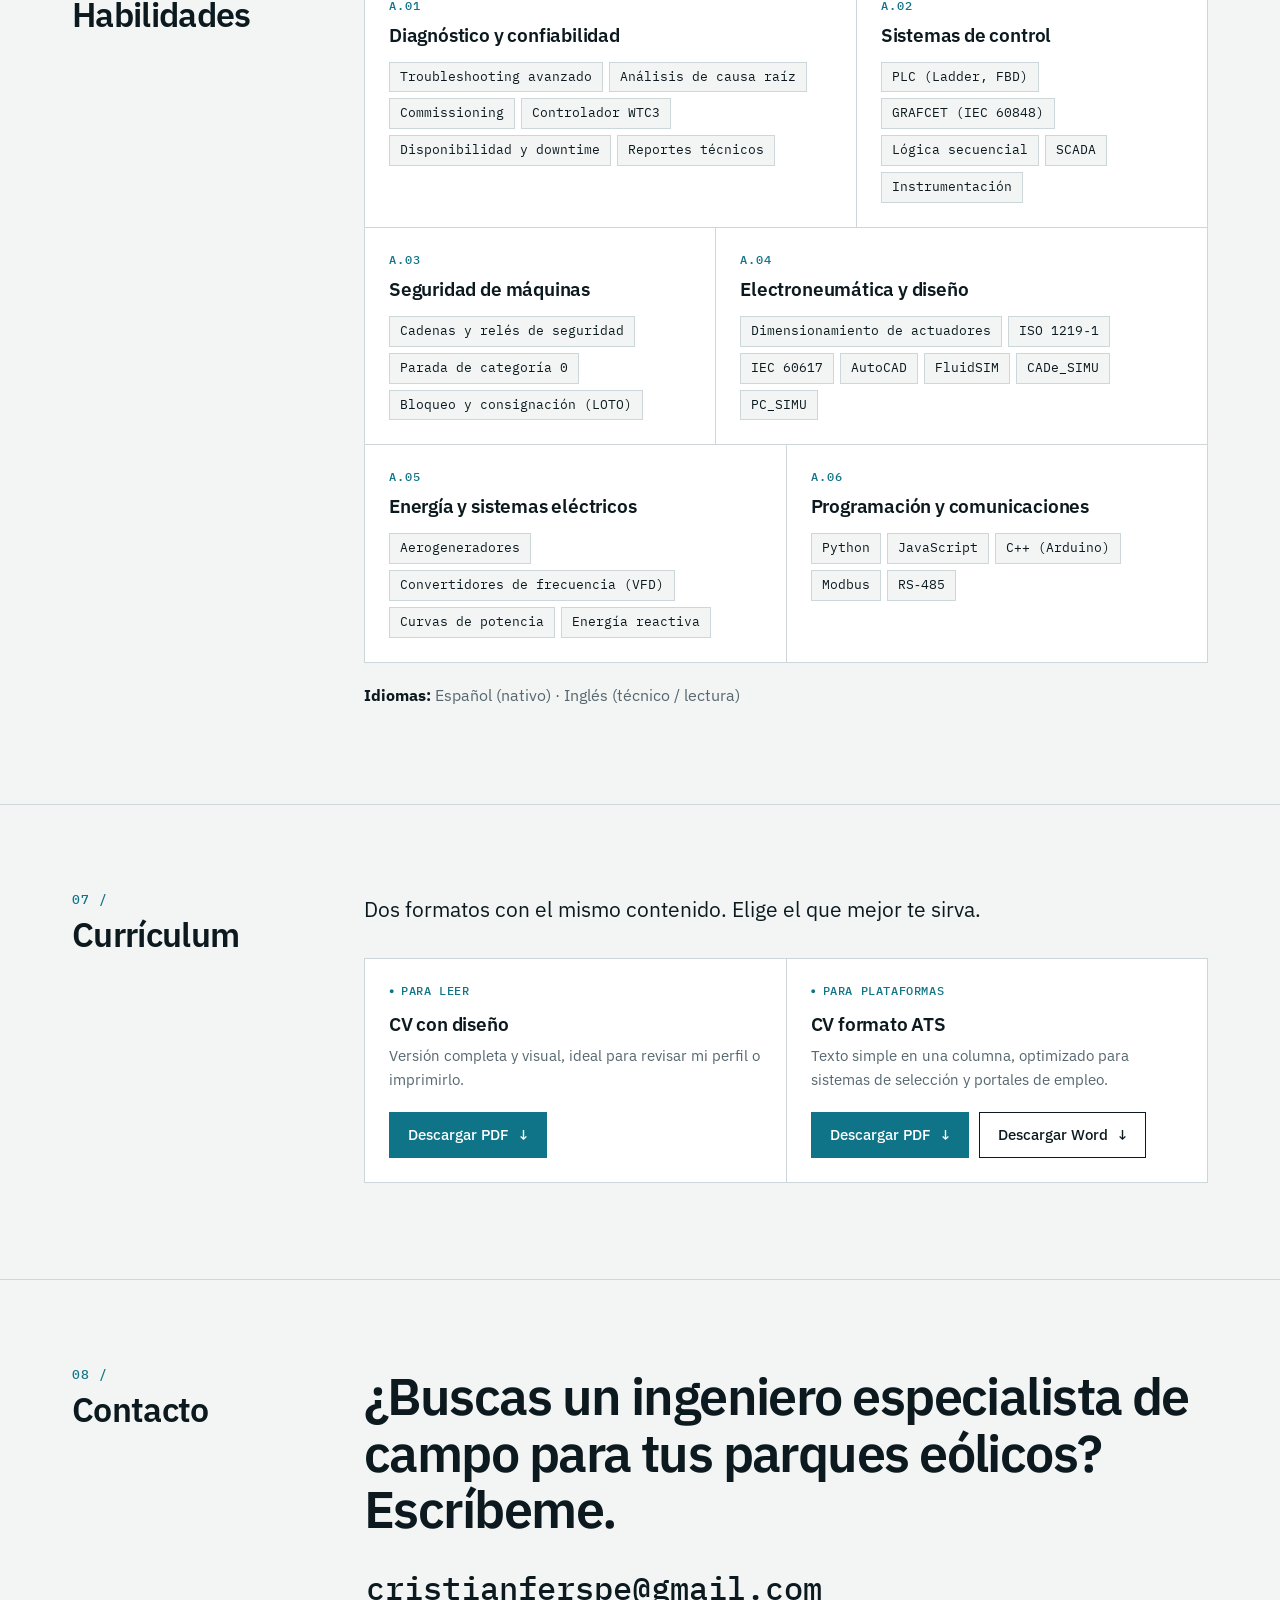
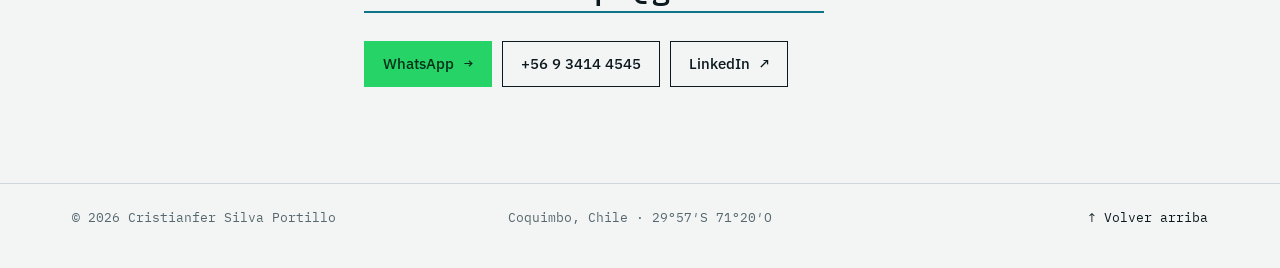
==== commit 929f694c: "Agrega Jefe de Parque: simulador de mantenimiento predictivo como proyecto destacado Juego en el nav" ====
--- a/index.html
+++ b/index.html
@@ -18,7 +18,7 @@
 <link rel="preconnect" href="https://fonts.googleapis.com">
 <link rel="preconnect" href="https://fonts.gstatic.com" crossorigin>
 <link rel="stylesheet" href="https://fonts.googleapis.com/css2?family=IBM+Plex+Mono:wght@400;500;600&family=IBM+Plex+Sans:wght@400;500;600;700&display=swap">
-<link rel="stylesheet" href="styles.css?v=20261026">
+<link rel="stylesheet" href="styles.css?v=20261027">
 <script>
   // Aplica el tema guardado antes de pintar (evita el parpadeo claro/oscuro)
   try { var t = localStorage.getItem('theme'); if (t) document.documentElement.dataset.theme = t; } catch (e) {}
@@ -249,6 +249,30 @@
       <div class="section-label"><span class="num">03 /</span><h2>Proyectos de ingeniería</h2></div>
       <div class="section-body">
         <article class="feature" data-reveal>
+          <a class="feature-img top" href="proyectos/jefe-de-parque/" tabindex="-1" aria-hidden="true">
+            <img src="proyectos/jefe-de-parque/img/captura-800.webp" srcset="proyectos/jefe-de-parque/img/captura-800.webp 800w, proyectos/jefe-de-parque/img/captura-1200.webp 1200w" sizes="(min-width: 1200px) 845px, (min-width: 960px) 72vw, 100vw" alt="" loading="lazy" width="800" height="500">
+          </a>
+          <div class="feature-body">
+            <p class="meta">Proyecto personal · Simulador interactivo · 2026</p>
+            <h3>Jefe de Parque: simulador de mantenimiento predictivo en un parque eólico</h3>
+            <div class="figures">
+              <div><strong>12 × 2,3 MW</strong><span>turbinas, 1 año simulado</span></div>
+              <div><strong>4 señales</strong><span>SCADA por turbina</span></div>
+              <div><strong>~55 %</strong><span>ahorro leyendo tendencias vs. reactivo</span></div>
+            </div>
+            <ul class="dash">
+              <li>Juego para el navegador: operas el parque, lees tendencias SCADA y decides cuándo <strong>inspeccionar, hacer preventivo o despachar un correctivo</strong>.</li>
+              <li><strong>Modelo de degradación con intervalo P-F:</strong> la señal se desvía antes de la falla, con efecto de carga, ruido y transitorios, para que el diagnóstico requiera criterio.</li>
+              <li><strong>Restricciones de terreno:</strong> 2 cuadrillas, logística de repuestos y grúa, y límites de viento de 12 m/s para trabajo en altura y 10 m/s para la grúa.</li>
+              <li><strong>MTBF, MTTR y disponibilidad en vivo.</strong> Al cerrar el año, tu gestión se compara contra la estrategia reactiva con el mismo viento y las mismas vidas de componentes.</li>
+              <li>Simulación horaria en JavaScript, sin dependencias, con curva de potencia, desgaste según carga y vidas Weibull. La dificultad se calibró simulando en lotes las estrategias reactiva, por advertencia SCADA y por tendencia.</li>
+            </ul>
+            <div class="cta">
+              <a class="btn primary" href="proyectos/jefe-de-parque/">Jugar el simulador <span class="arr">→</span></a>
+            </div>
+          </div>
+        </article>
+        <article class="feature" data-reveal>
           <a class="feature-img" href="proyectos/manipulador/" tabindex="-1" aria-hidden="true">
             <img src="proyectos/manipulador/img/plano_autocad-800.webp" srcset="proyectos/manipulador/img/plano_autocad-800.webp 800w, proyectos/manipulador/img/plano_autocad-1200.webp 1200w" sizes="(min-width: 1200px) 845px, (min-width: 960px) 72vw, 100vw" alt="" loading="lazy" width="800" height="674">
           </a>
--- a/styles.css
+++ b/styles.css
@@ -326,6 +326,8 @@
 .feature { display: grid; grid-template-columns: minmax(0, 1fr); border: 1px solid var(--line); background: var(--surface); }
 .feature-img { display: block; border-bottom: 1px solid var(--line); overflow: hidden; background: #232a33; }
 .feature-img img { display: block; width: 100%; height: auto; aspect-ratio: 16 / 10; object-fit: cover; object-position: 28% 18%; transition: transform .8s var(--ease); }
+.feature-img.top img { object-position: 50% 0; }
+.feature + .feature { margin-top: 16px; }
 .feature:hover .feature-img img { transform: scale(1.035); }
 .feature-body { padding: 24px; }
 .feature-body h3 { font-size: clamp(20px, 2.2vw, 24px); }
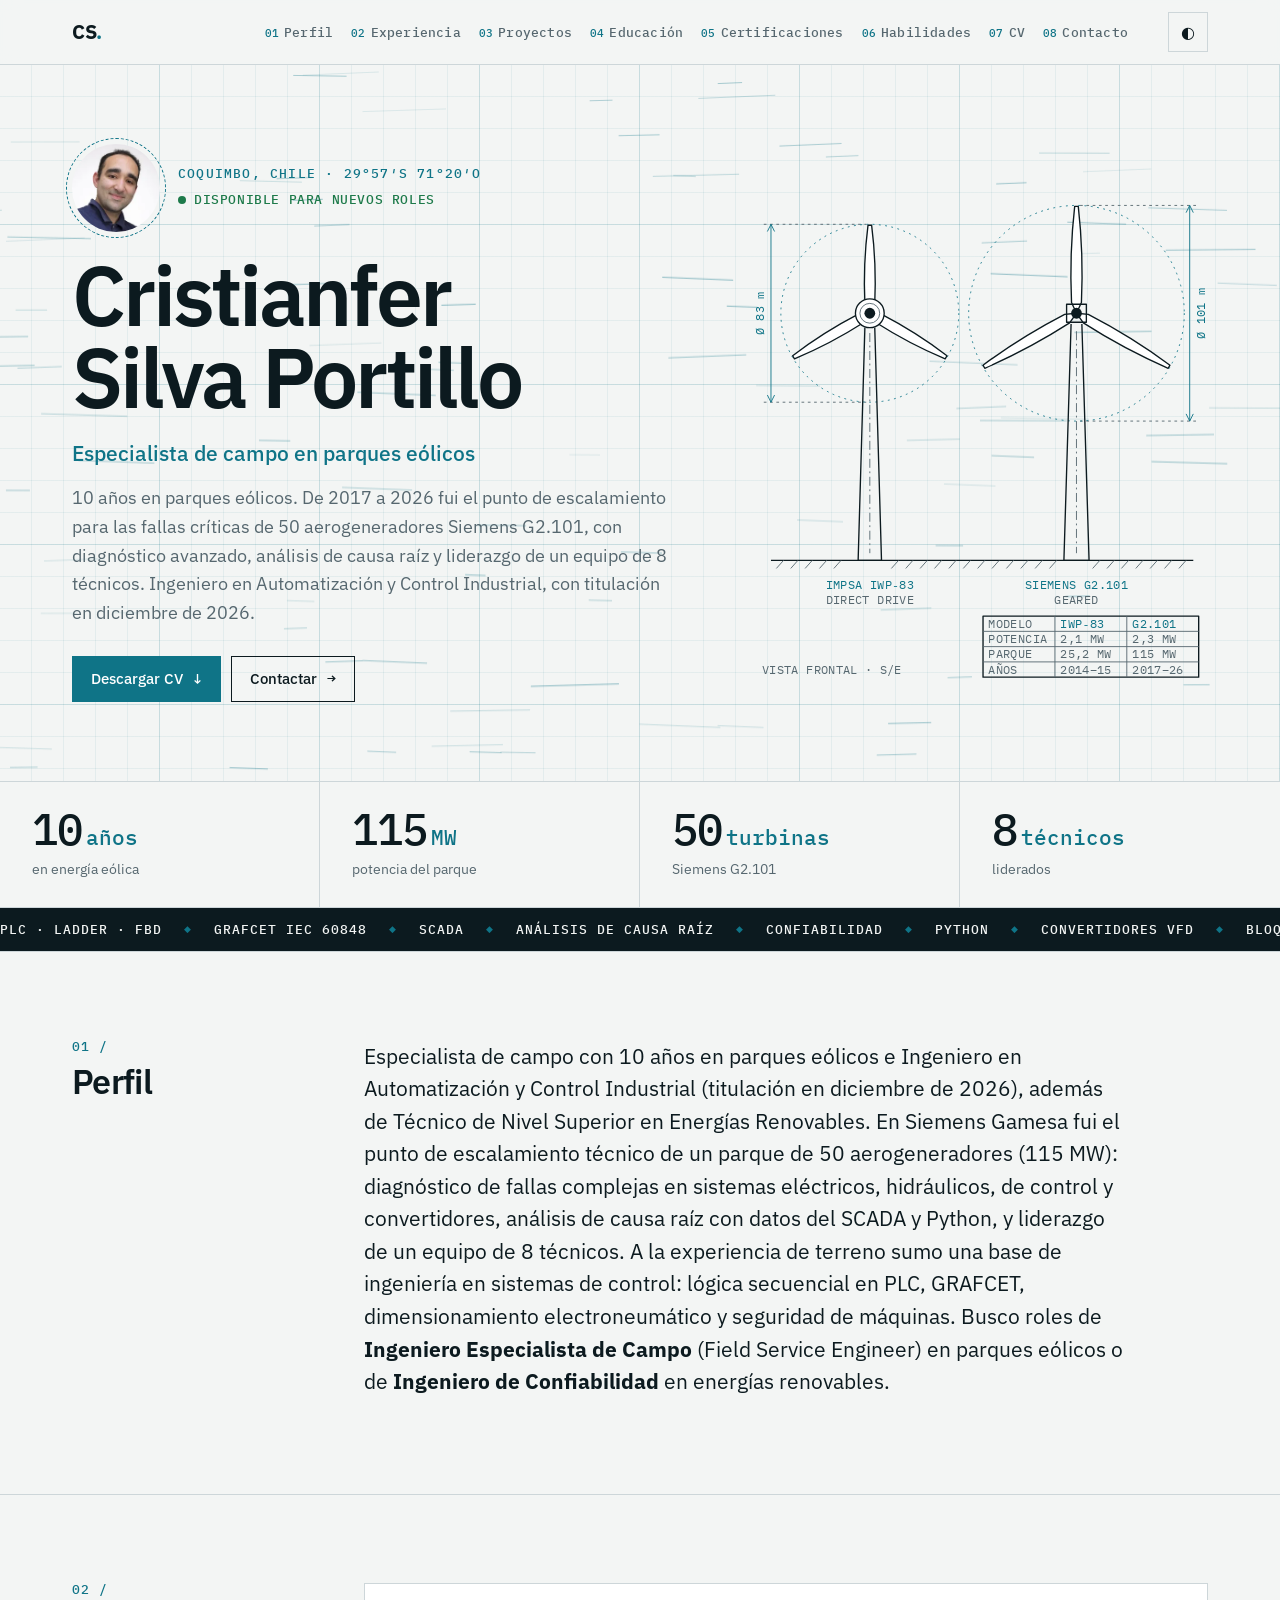
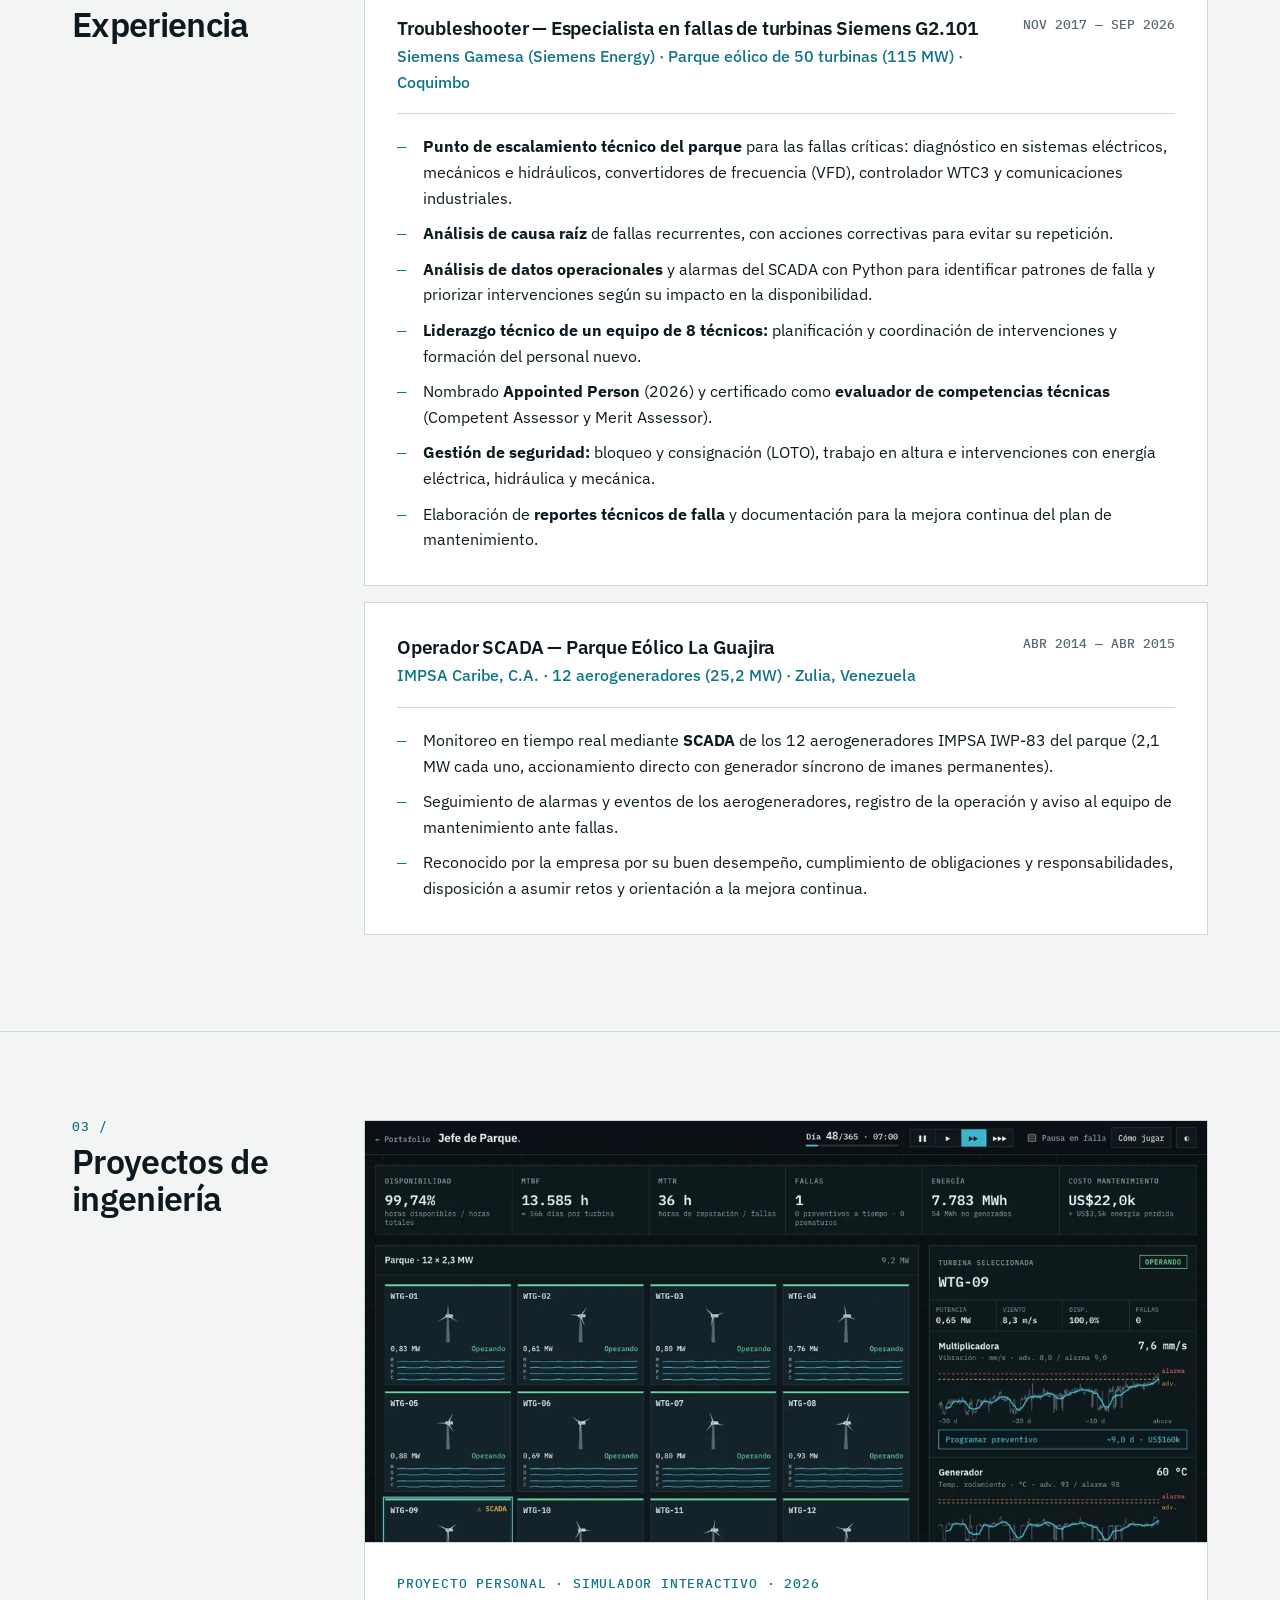
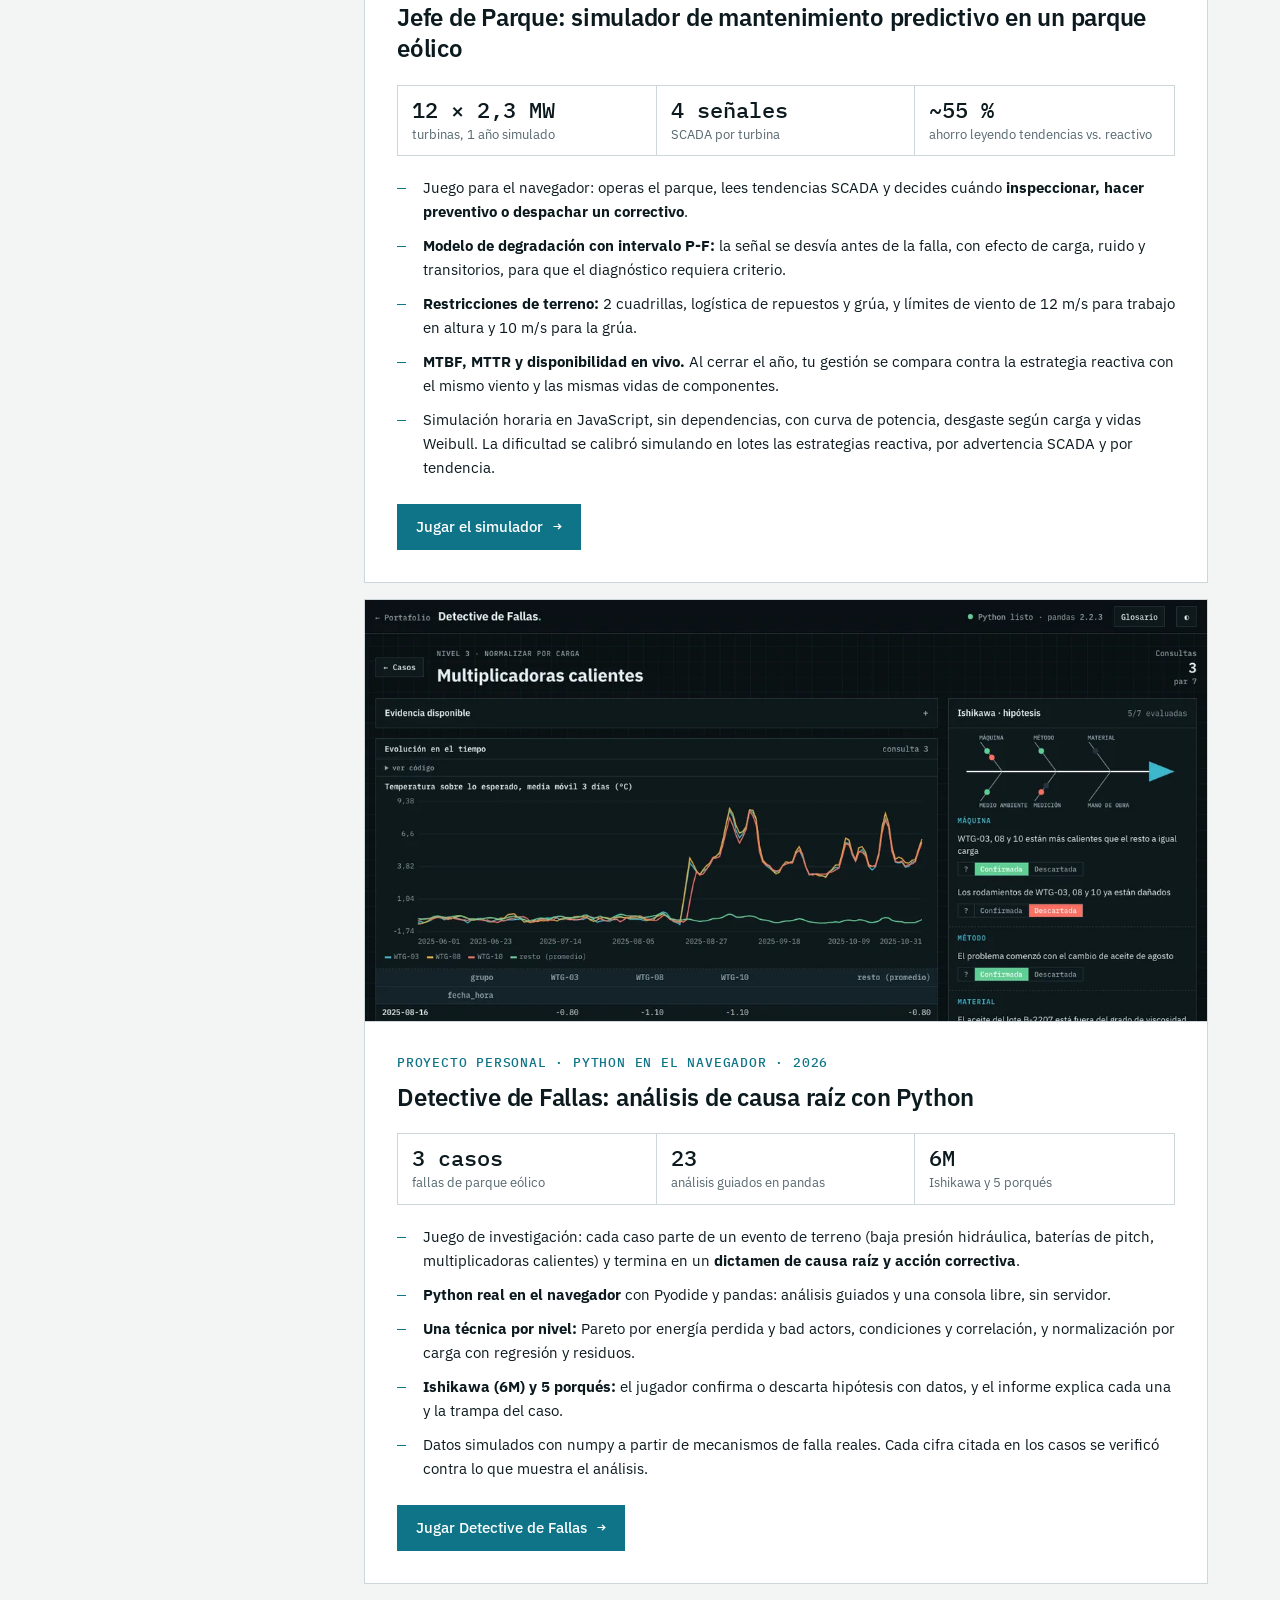
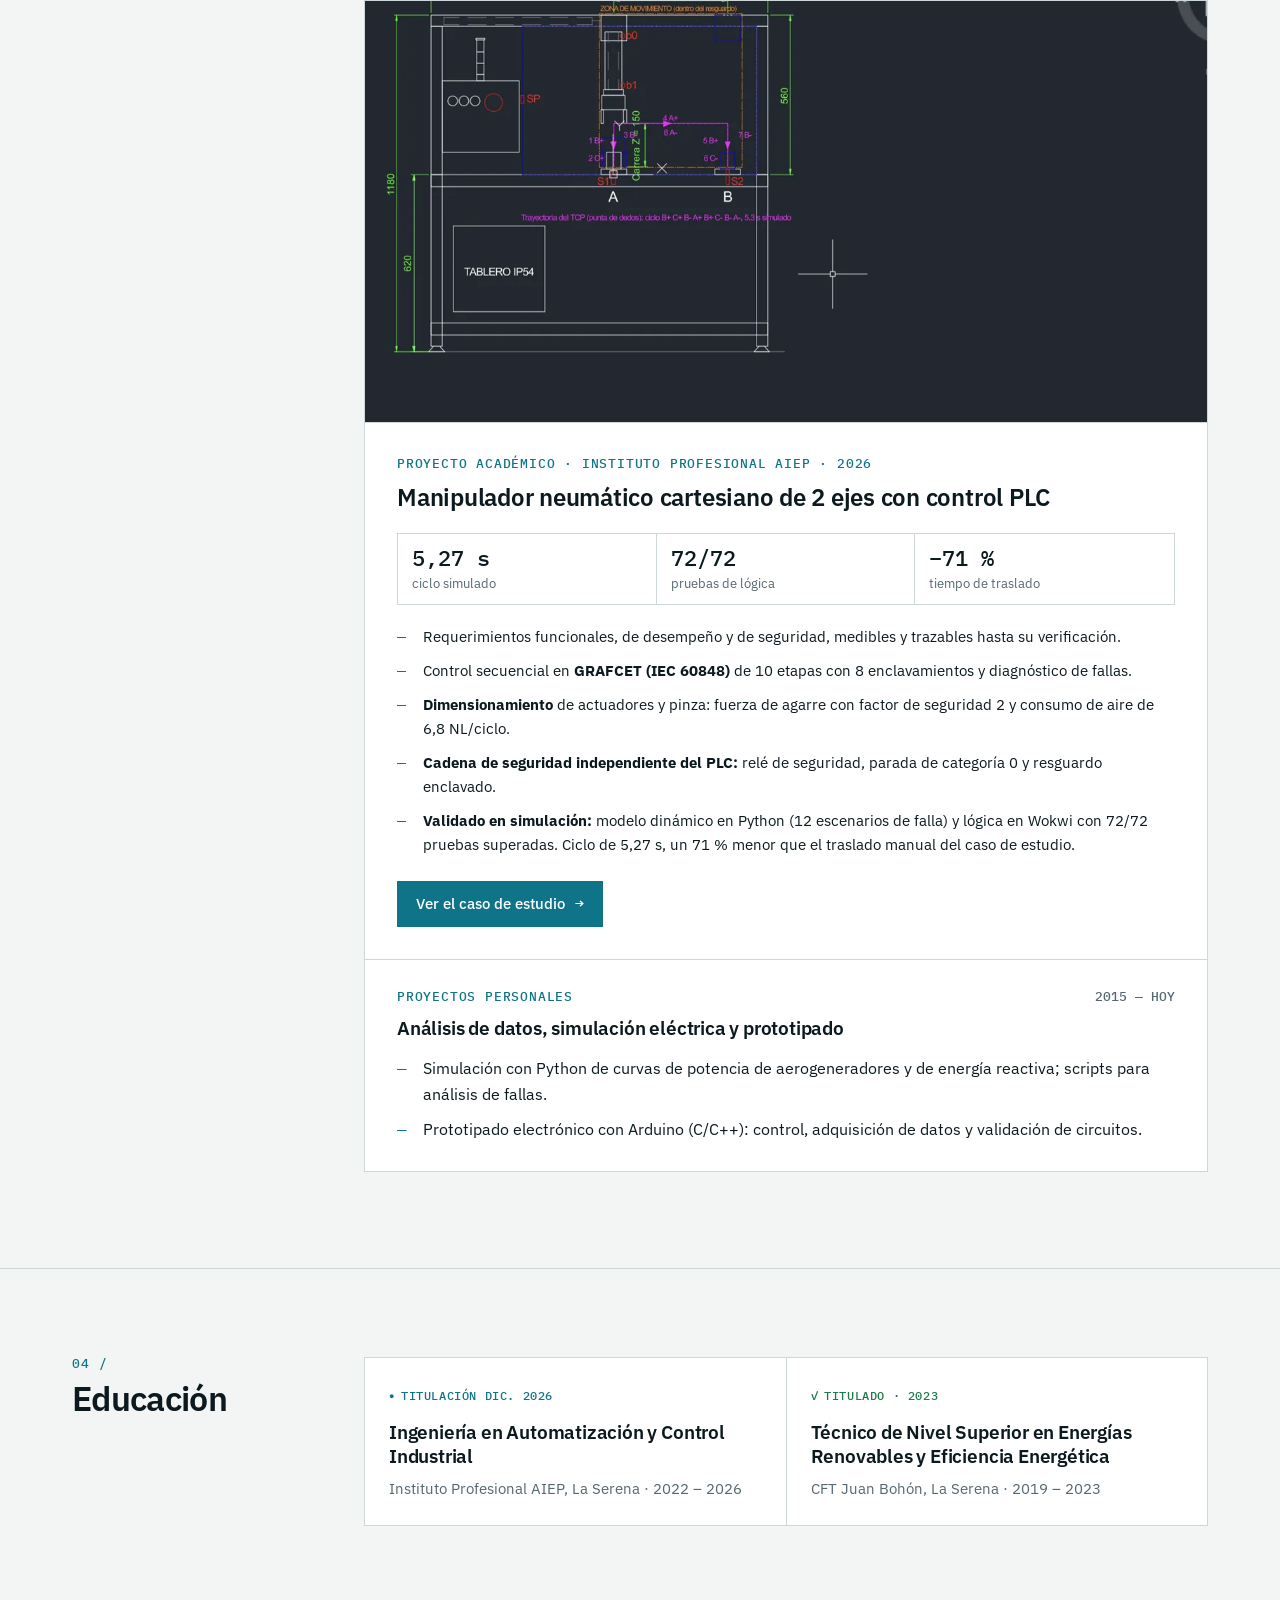
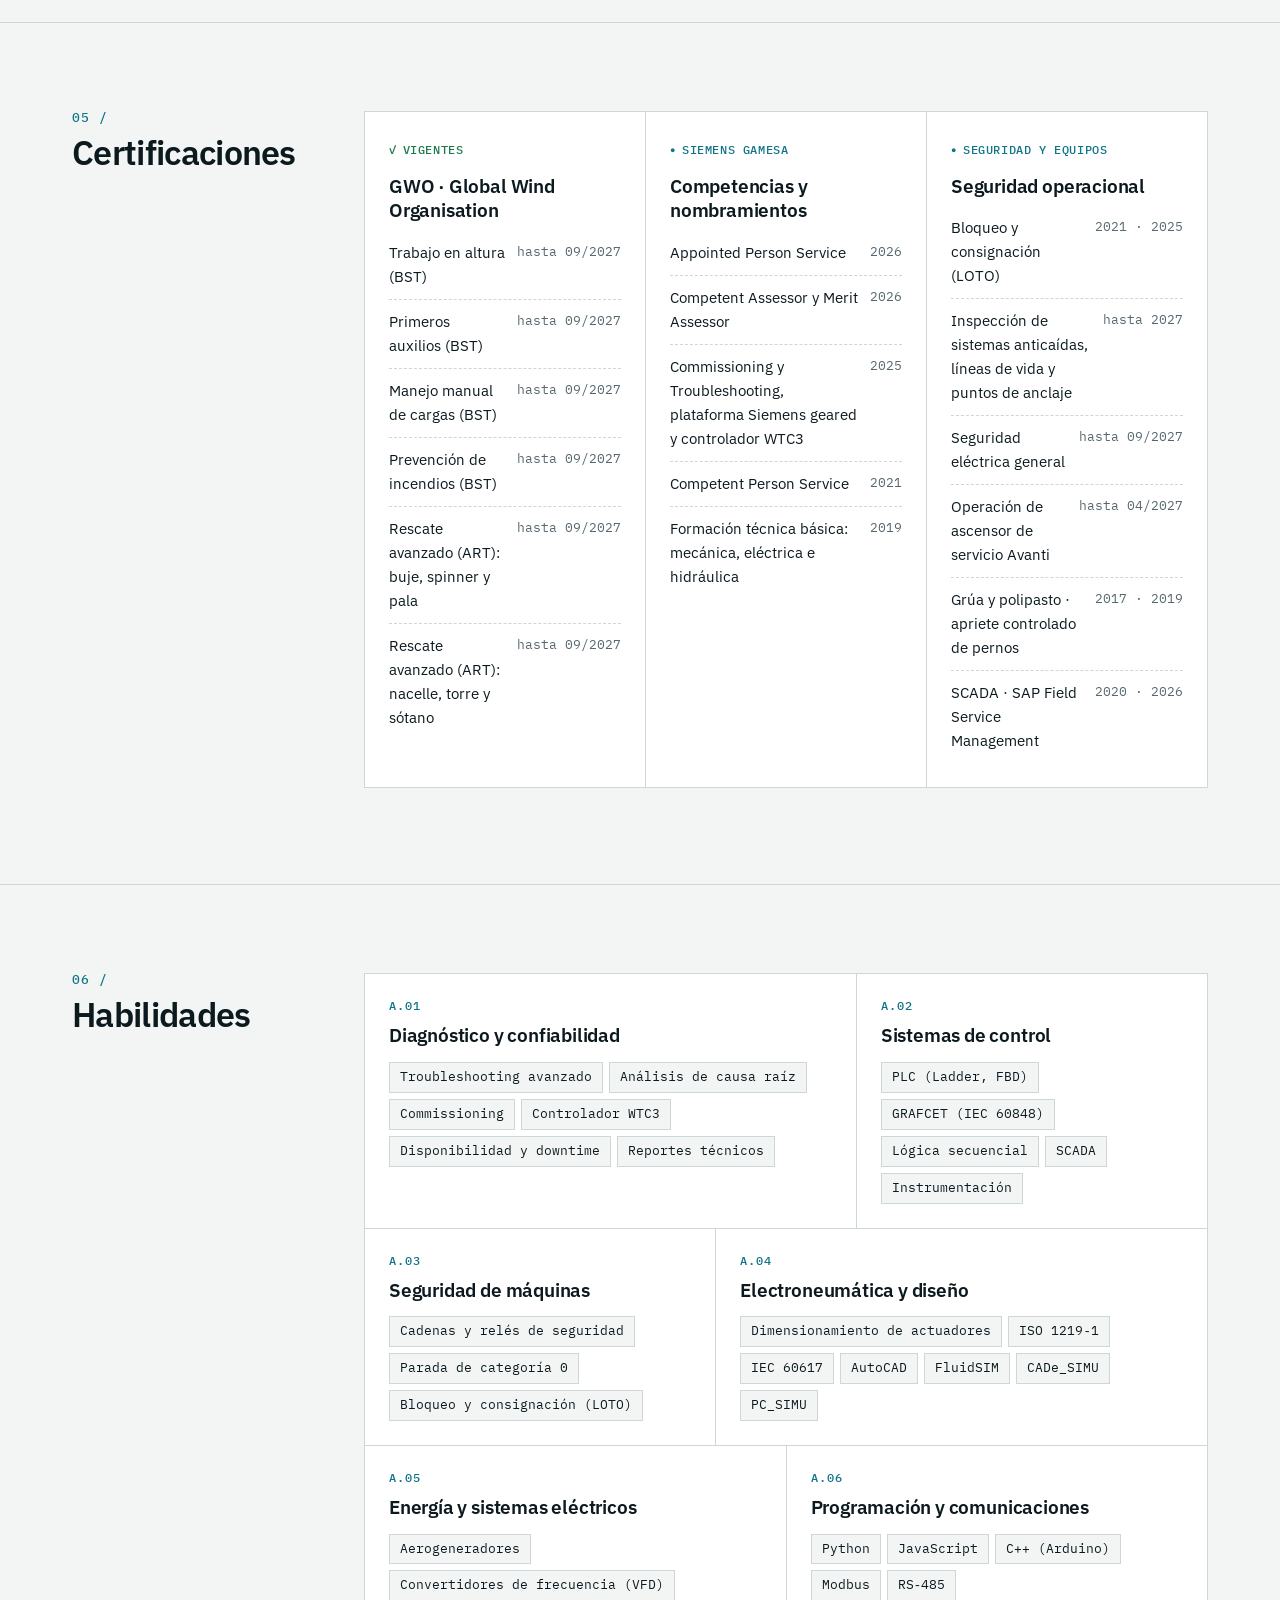
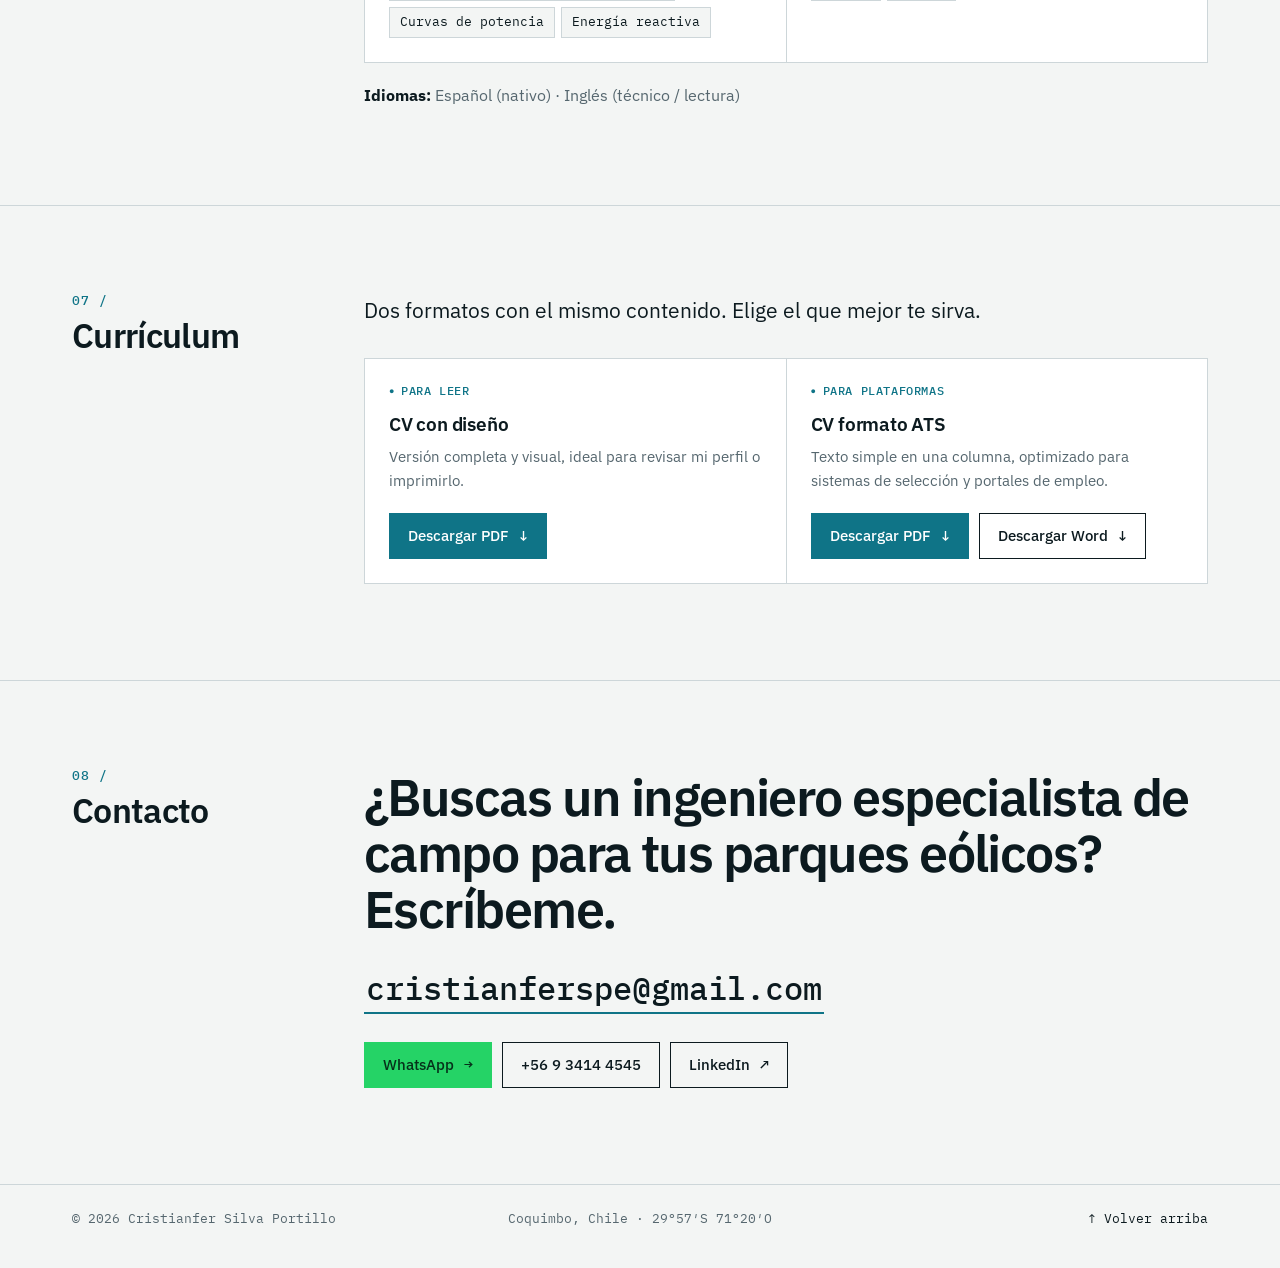
==== commit 211ffcb7: "Agrega Detective de Fallas: análisis de causa raíz con Python como proyecto destacado Juego de inves" ====
--- a/index.html
+++ b/index.html
@@ -273,6 +273,30 @@
           </div>
         </article>
         <article class="feature" data-reveal>
+          <a class="feature-img top" href="proyectos/detective-de-fallas/" tabindex="-1" aria-hidden="true">
+            <img src="proyectos/detective-de-fallas/img/captura-800.webp" srcset="proyectos/detective-de-fallas/img/captura-800.webp 800w, proyectos/detective-de-fallas/img/captura-1200.webp 1200w" sizes="(min-width: 1200px) 845px, (min-width: 960px) 72vw, 100vw" alt="" loading="lazy" width="800" height="500">
+          </a>
+          <div class="feature-body">
+            <p class="meta">Proyecto personal · Python en el navegador · 2026</p>
+            <h3>Detective de Fallas: análisis de causa raíz con Python</h3>
+            <div class="figures">
+              <div><strong>3 casos</strong><span>fallas de parque eólico</span></div>
+              <div><strong>23</strong><span>análisis guiados en pandas</span></div>
+              <div><strong>6M</strong><span>Ishikawa y 5 porqués</span></div>
+            </div>
+            <ul class="dash">
+              <li>Juego de investigación: cada caso parte de un evento de terreno (baja presión hidráulica, baterías de pitch, multiplicadoras calientes) y termina en un <strong>dictamen de causa raíz y acción correctiva</strong>.</li>
+              <li><strong>Python real en el navegador</strong> con Pyodide y pandas: análisis guiados y una consola libre, sin servidor.</li>
+              <li><strong>Una técnica por nivel:</strong> Pareto por energía perdida y bad actors, condiciones y correlación, y normalización por carga con regresión y residuos.</li>
+              <li><strong>Ishikawa (6M) y 5 porqués:</strong> el jugador confirma o descarta hipótesis con datos, y el informe explica cada una y la trampa del caso.</li>
+              <li>Datos simulados con numpy a partir de mecanismos de falla reales. Cada cifra citada en los casos se verificó contra lo que muestra el análisis.</li>
+            </ul>
+            <div class="cta">
+              <a class="btn primary" href="proyectos/detective-de-fallas/">Jugar Detective de Fallas <span class="arr">→</span></a>
+            </div>
+          </div>
+        </article>
+        <article class="feature" data-reveal>
           <a class="feature-img" href="proyectos/manipulador/" tabindex="-1" aria-hidden="true">
             <img src="proyectos/manipulador/img/plano_autocad-800.webp" srcset="proyectos/manipulador/img/plano_autocad-800.webp 800w, proyectos/manipulador/img/plano_autocad-1200.webp 1200w" sizes="(min-width: 1200px) 845px, (min-width: 960px) 72vw, 100vw" alt="" loading="lazy" width="800" height="674">
           </a>
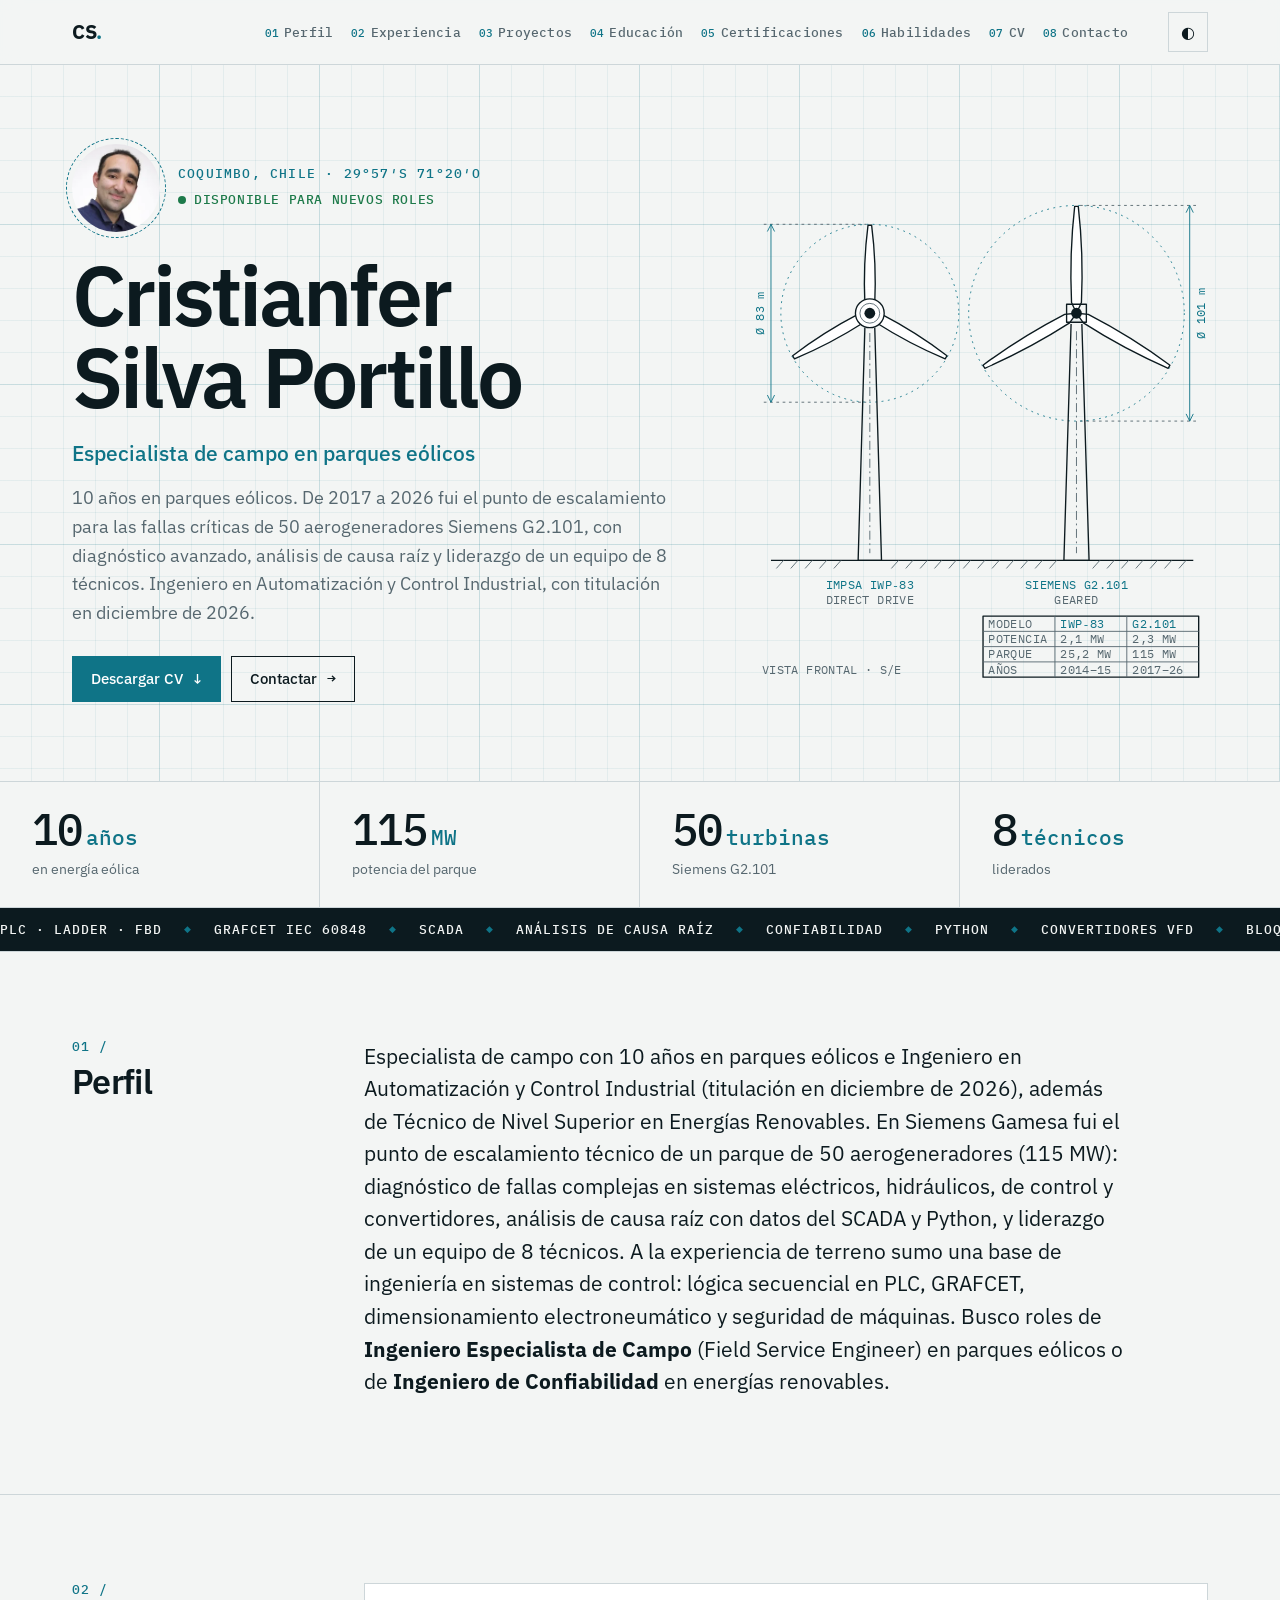
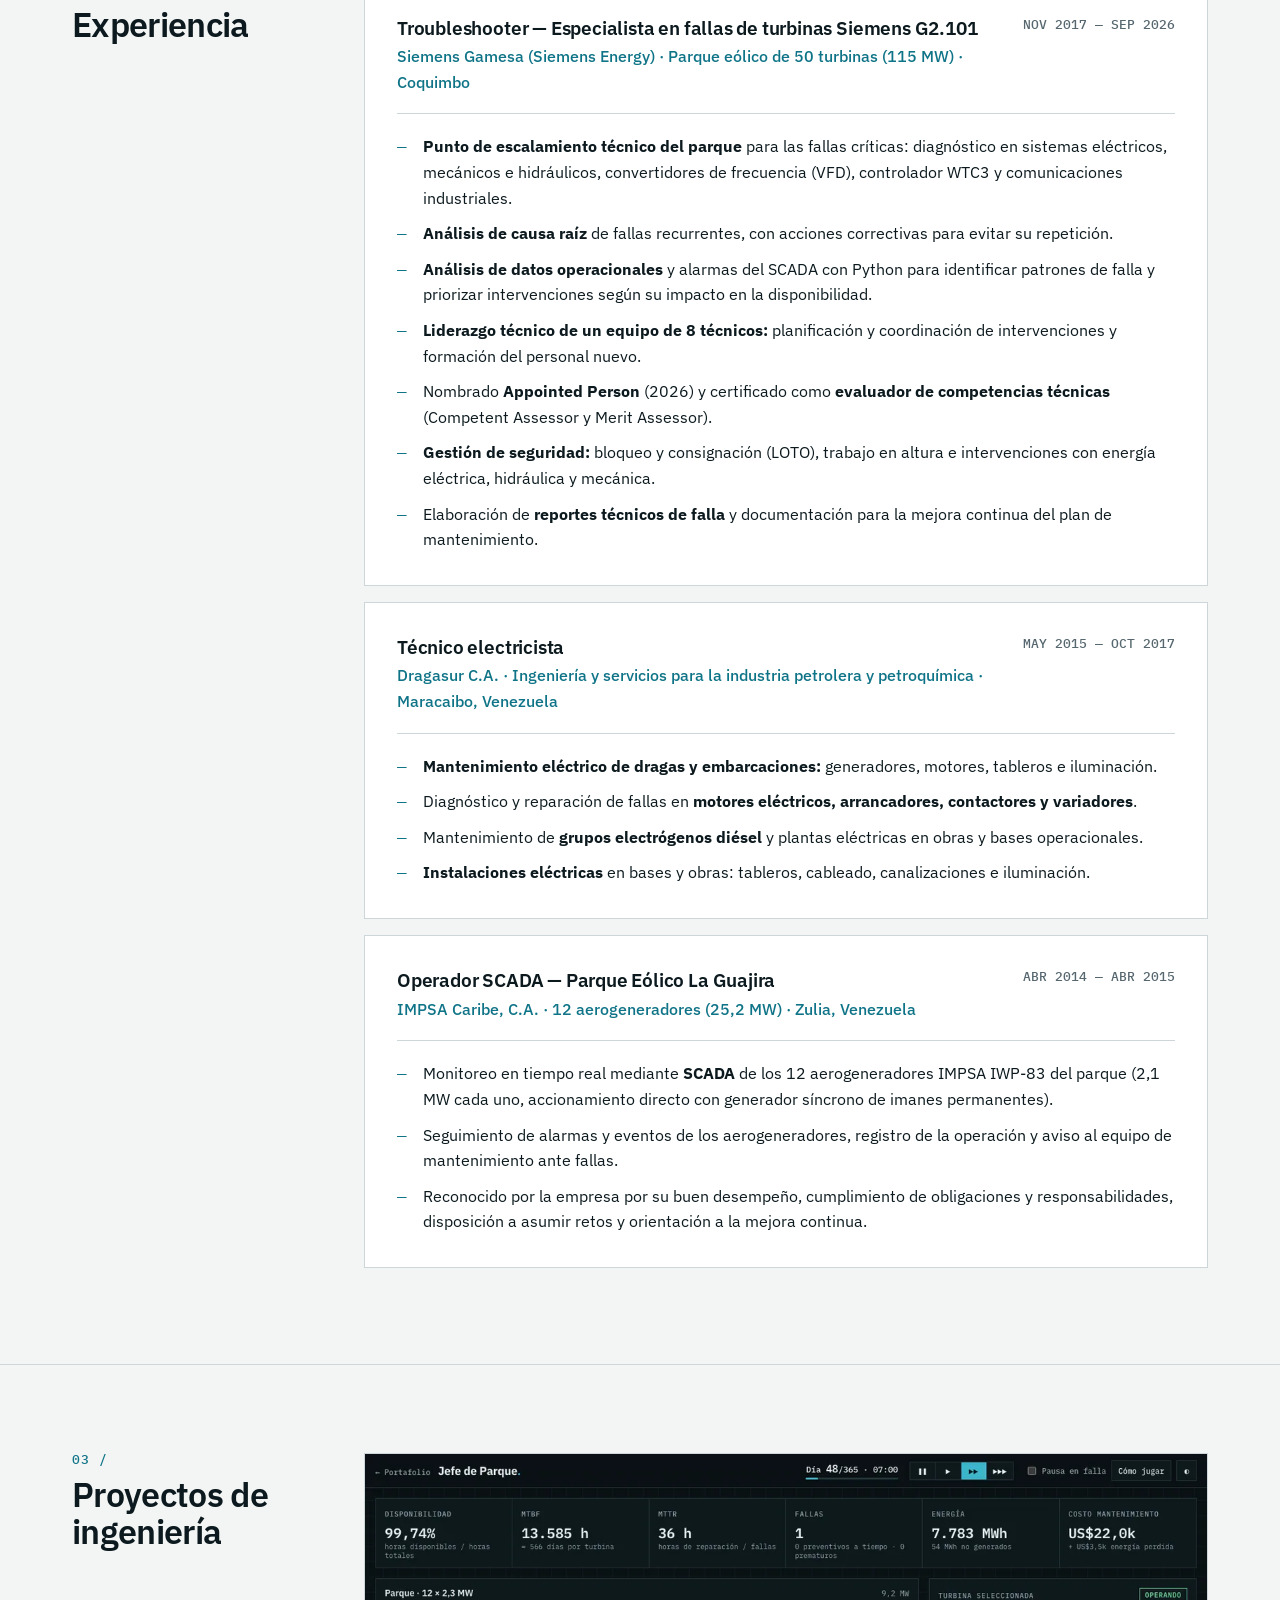
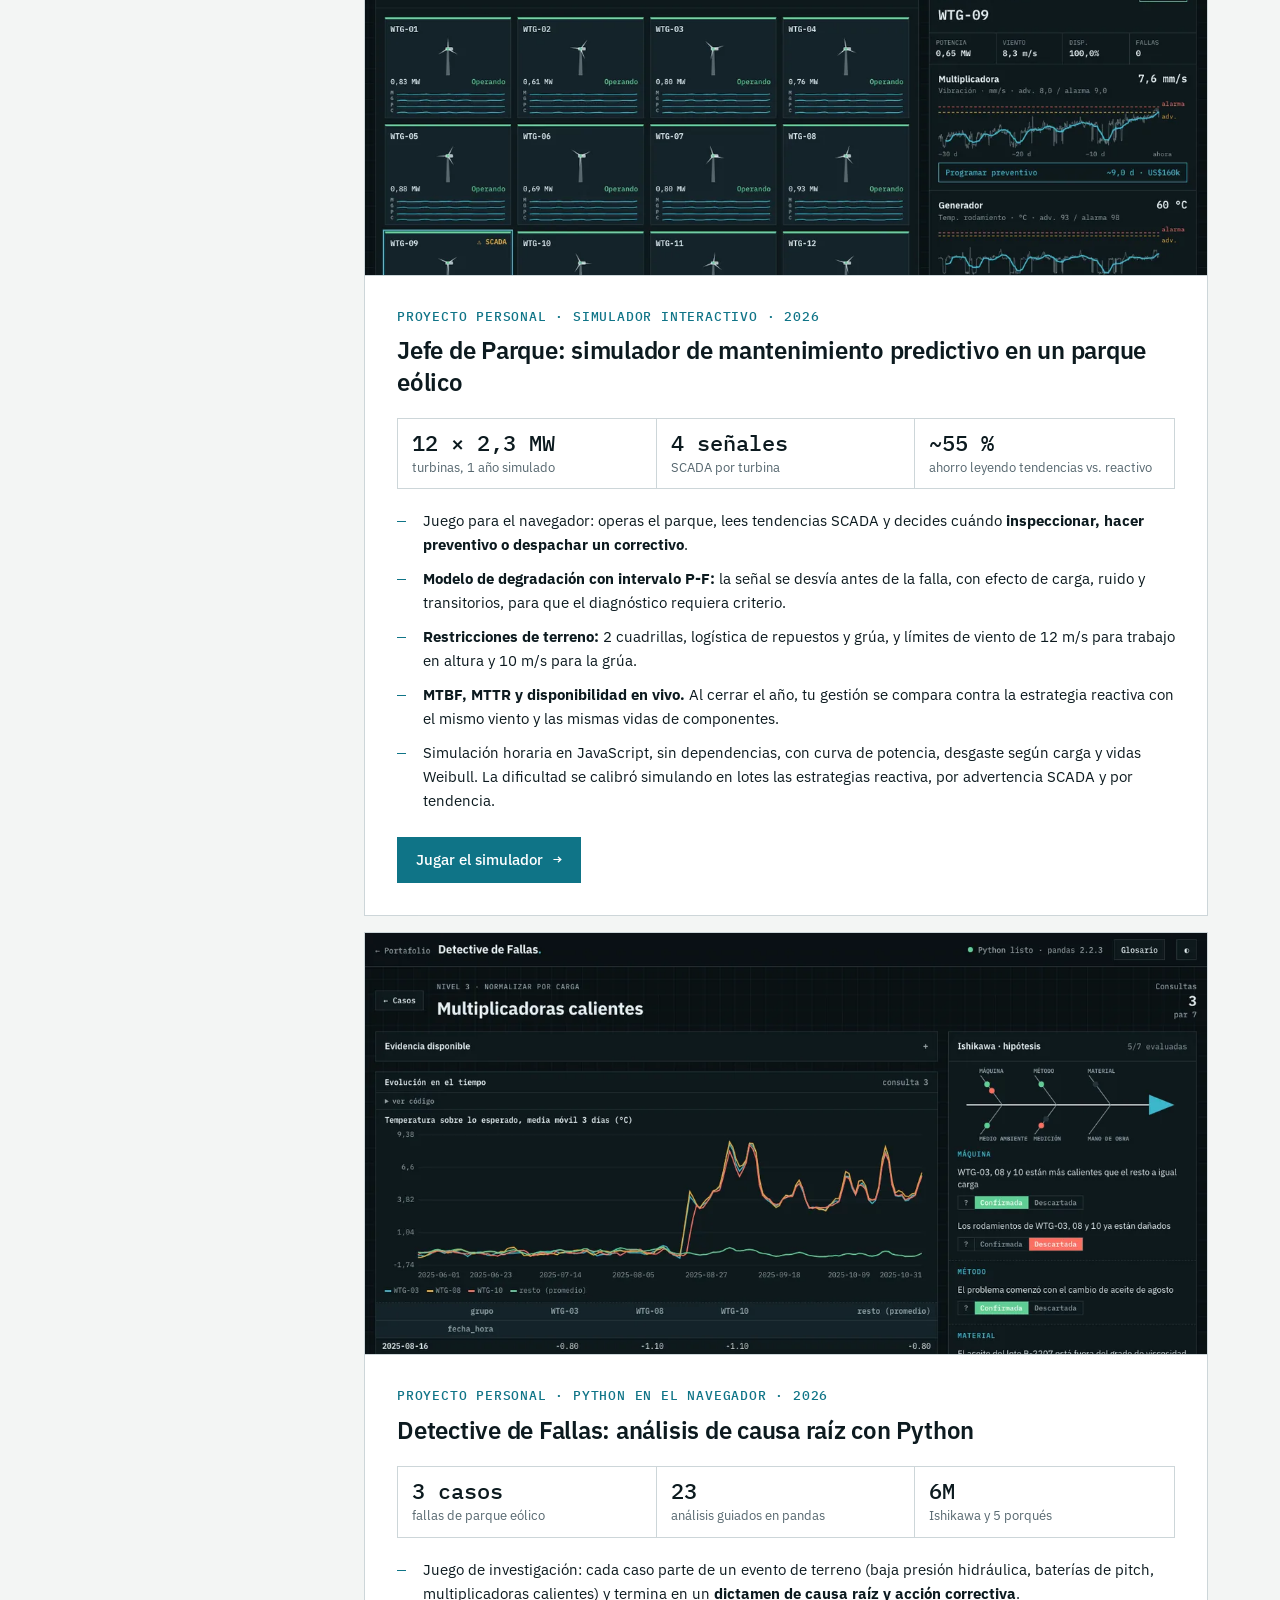
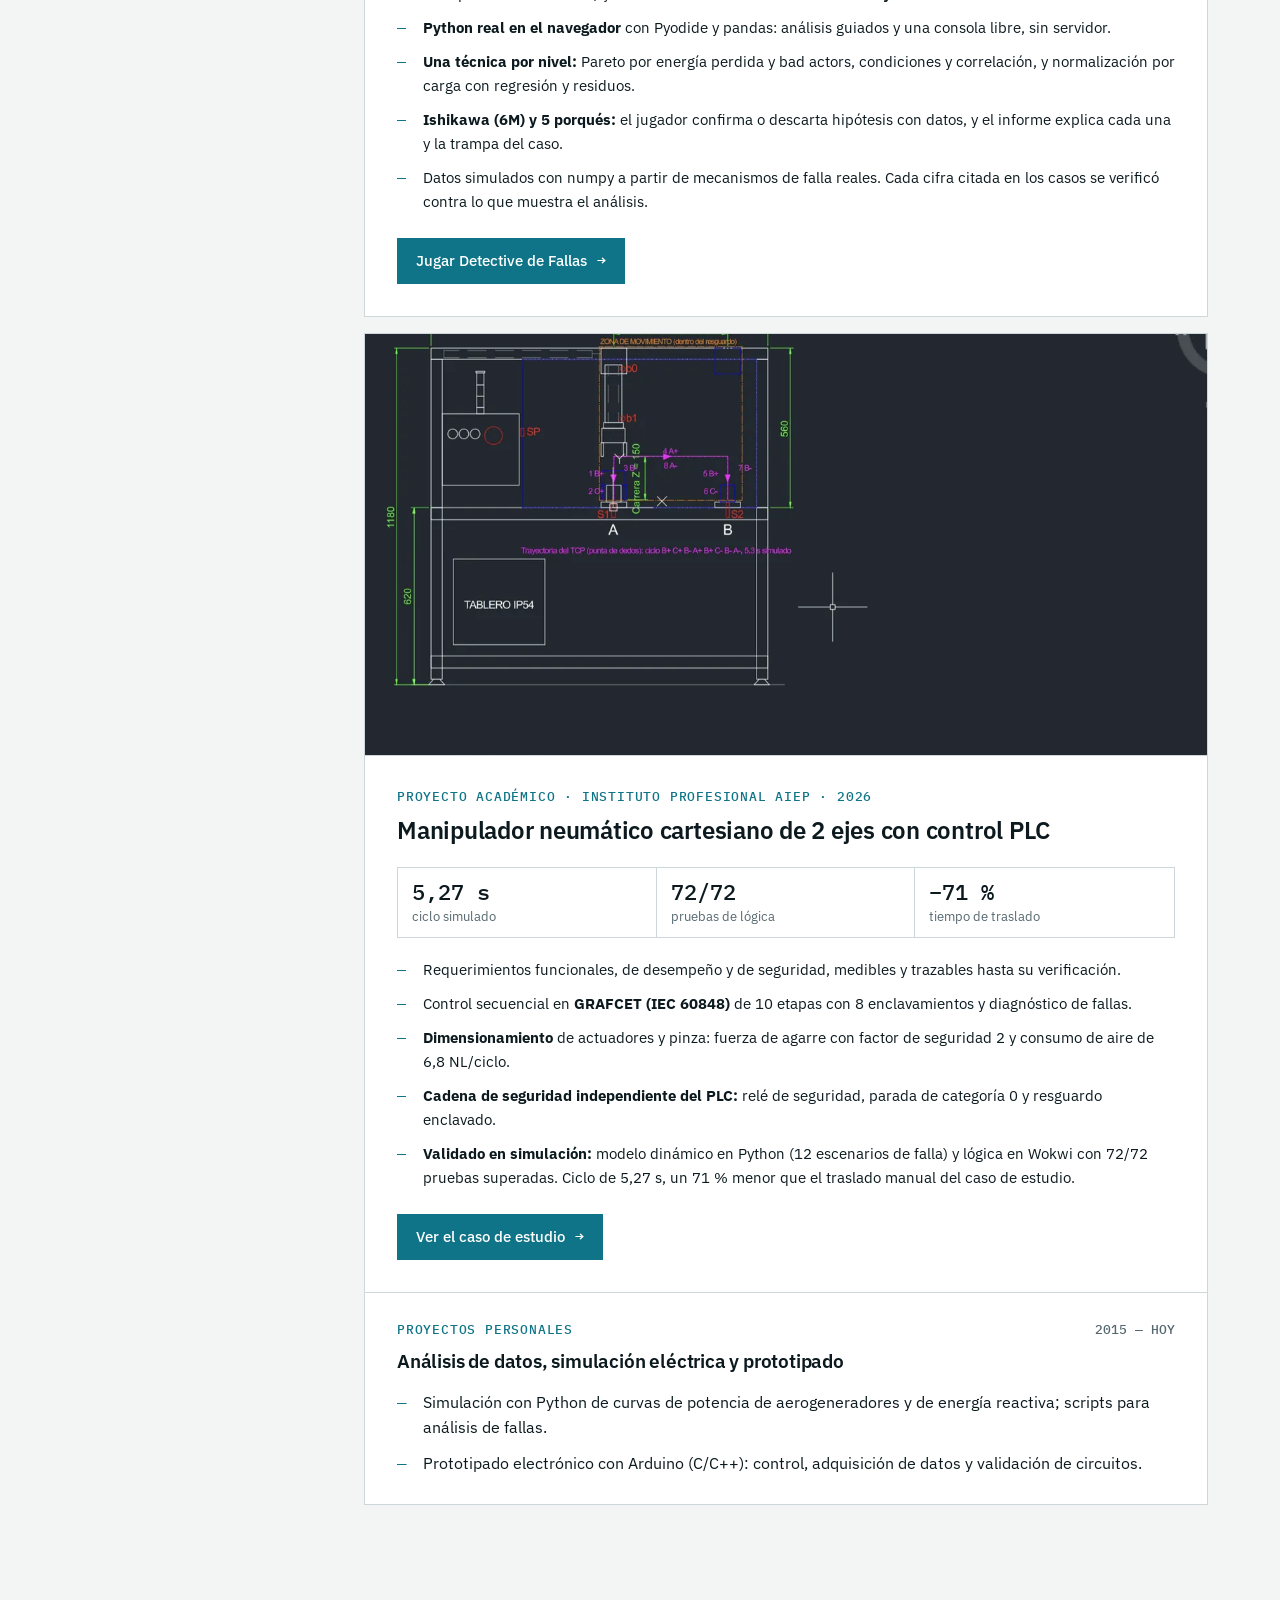
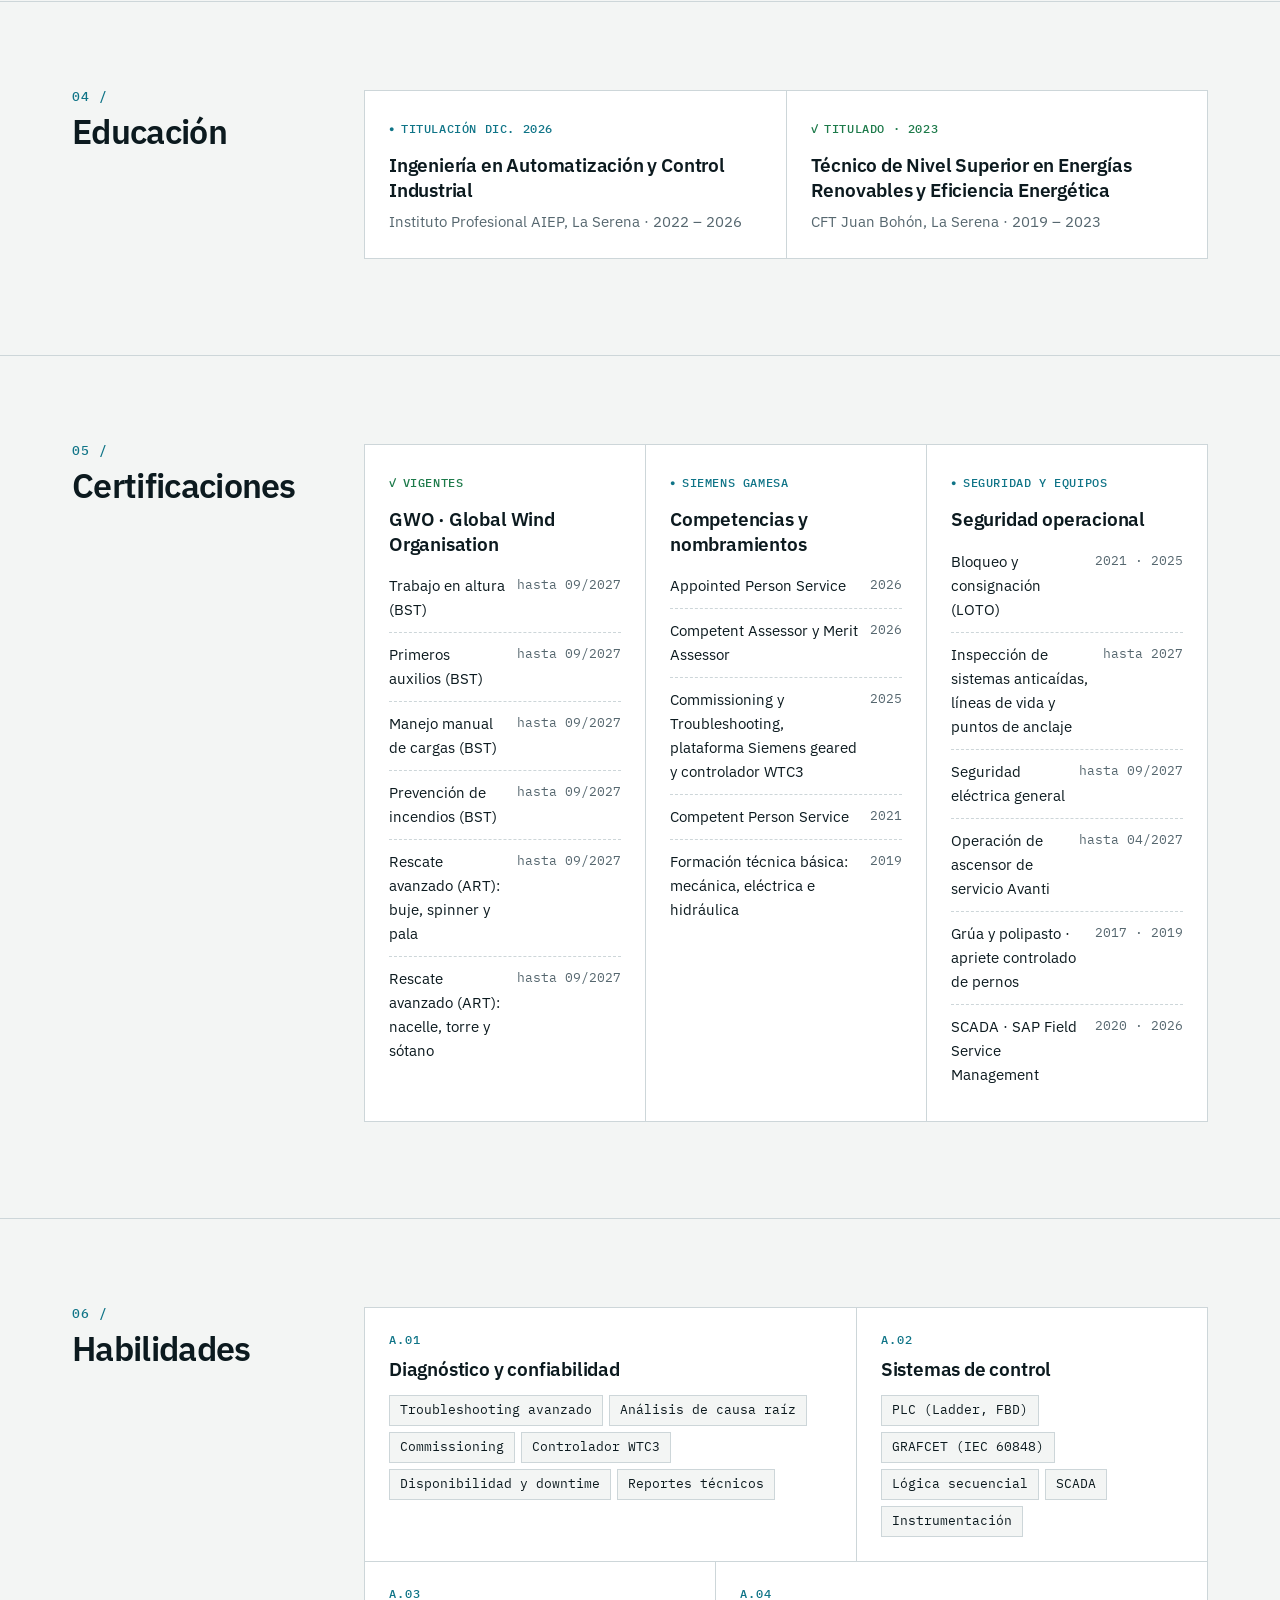
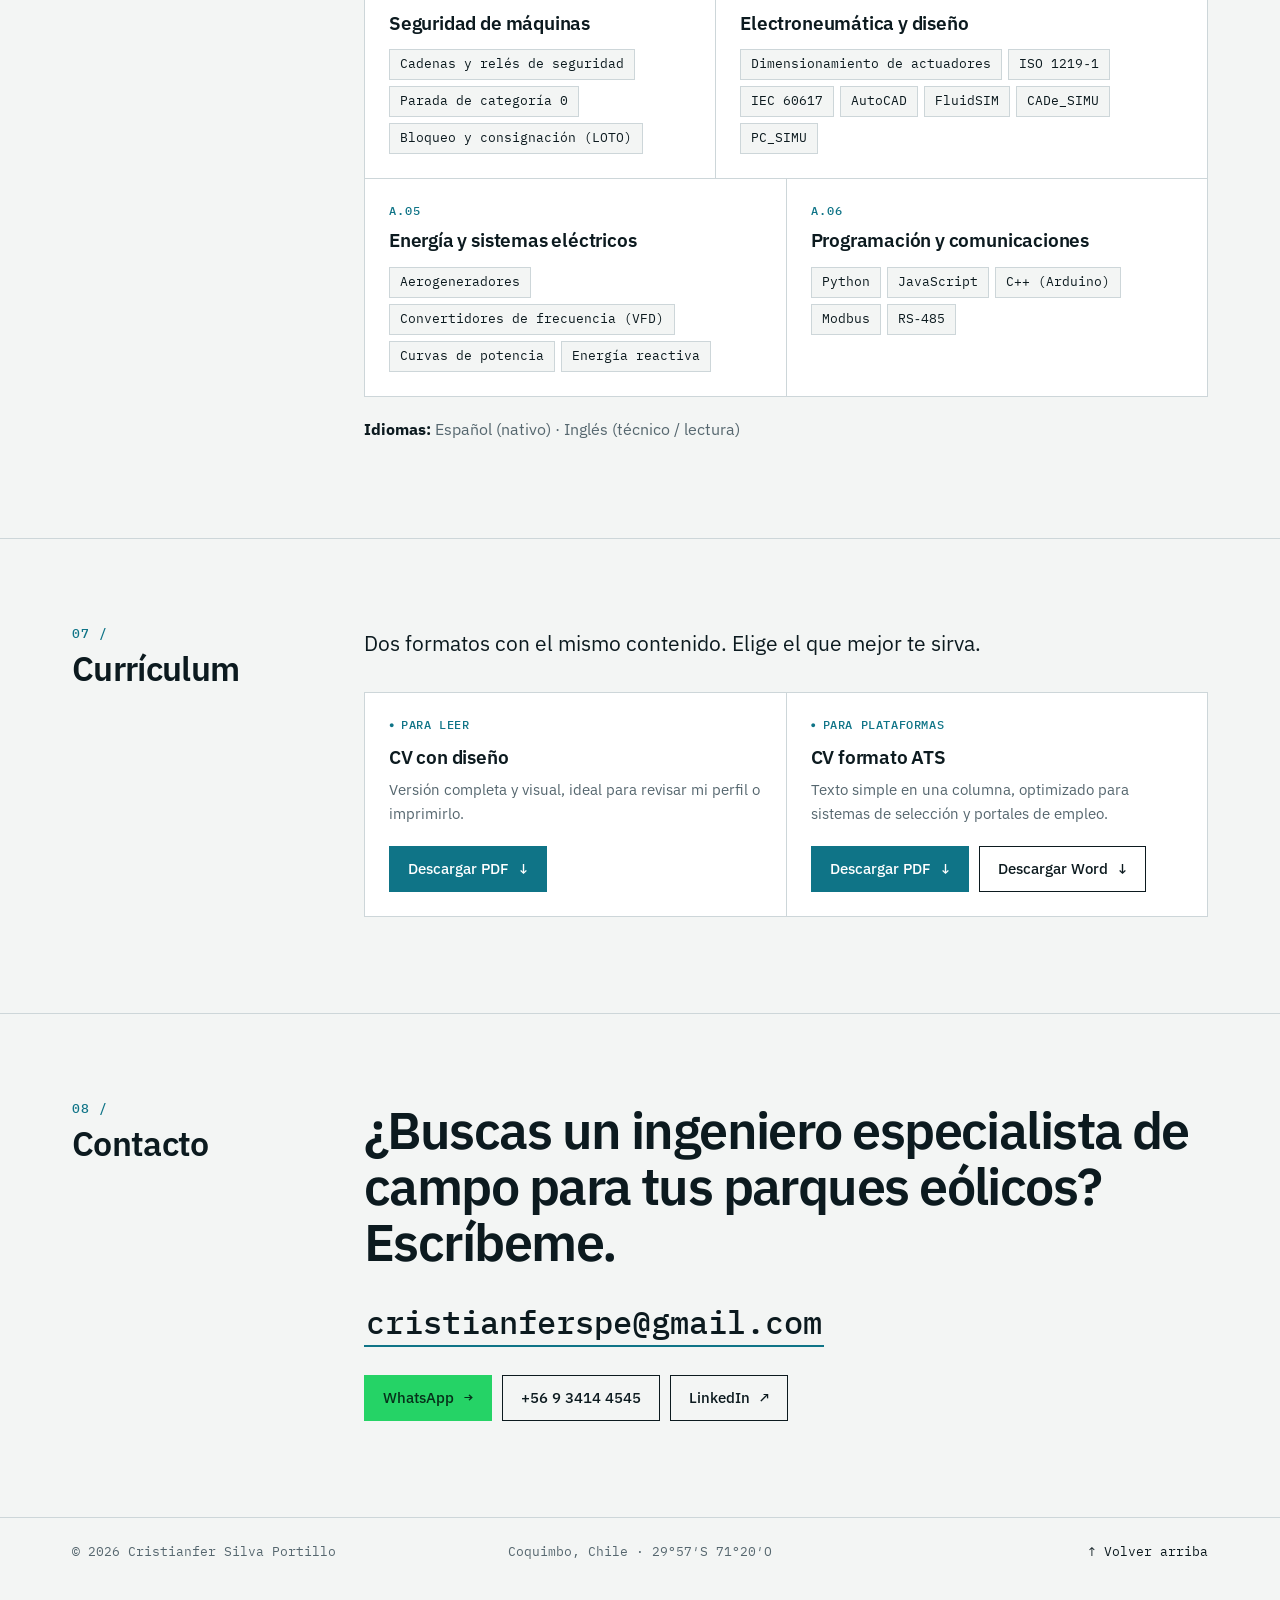
==== commit 9f179531: "Agrega experiencia como técnico electricista en Dragasur C.A. (2015–2017) Nueva entrada en la secció" ====
--- a/index.html
+++ b/index.html
@@ -229,6 +229,21 @@
         <article class="job" data-reveal>
           <div class="job-head">
             <div>
+              <h3>Técnico electricista</h3>
+              <p class="org">Dragasur C.A. · Ingeniería y servicios para la industria petrolera y petroquímica · Maracaibo, Venezuela</p>
+            </div>
+            <span class="date">MAY 2015 — OCT 2017</span>
+          </div>
+          <ul class="dash">
+            <li><strong>Mantenimiento eléctrico de dragas y embarcaciones:</strong> generadores, motores, tableros e iluminación.</li>
+            <li>Diagnóstico y reparación de fallas en <strong>motores eléctricos, arrancadores, contactores y variadores</strong>.</li>
+            <li>Mantenimiento de <strong>grupos electrógenos diésel</strong> y plantas eléctricas en obras y bases operacionales.</li>
+            <li><strong>Instalaciones eléctricas</strong> en bases y obras: tableros, cableado, canalizaciones e iluminación.</li>
+          </ul>
+        </article>
+        <article class="job" data-reveal>
+          <div class="job-head">
+            <div>
               <h3>Operador SCADA — Parque Eólico La Guajira</h3>
               <p class="org">IMPSA Caribe, C.A. · 12 aerogeneradores (25,2 MW) · Zulia, Venezuela</p>
             </div>
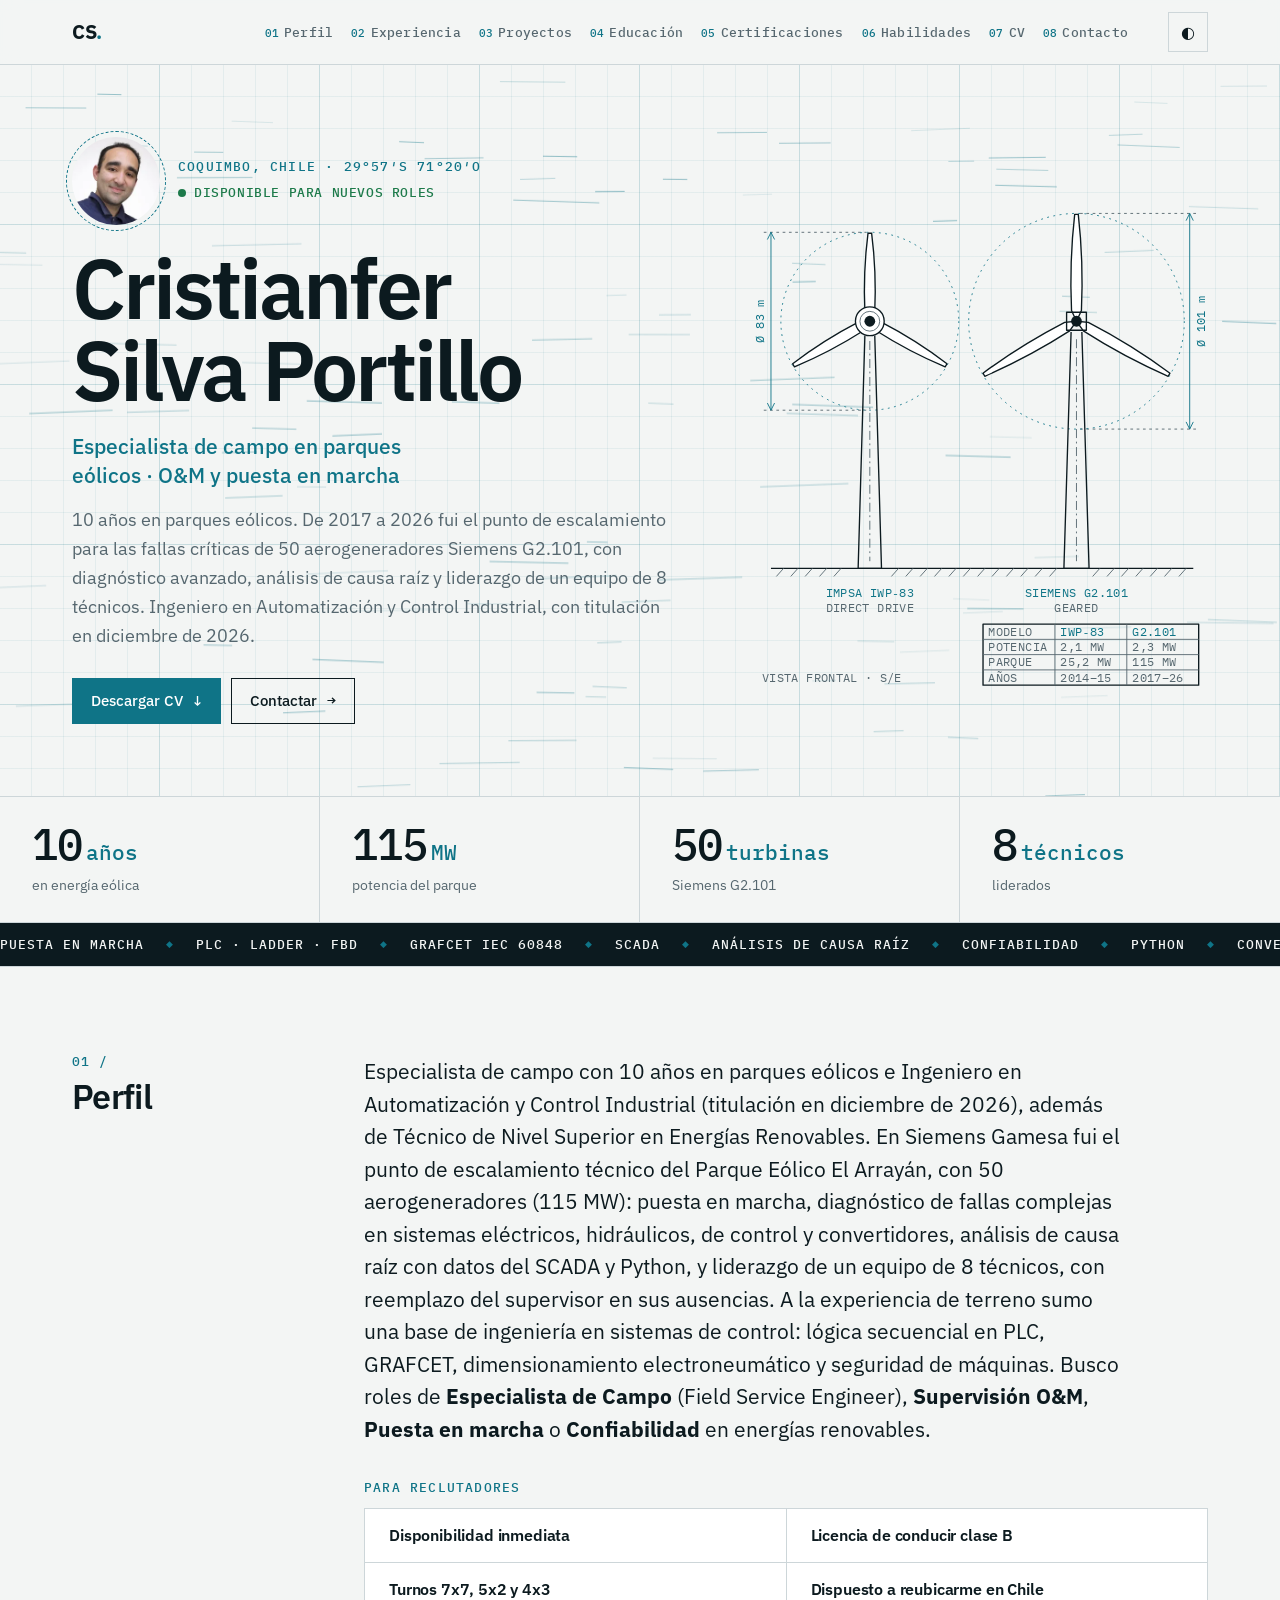
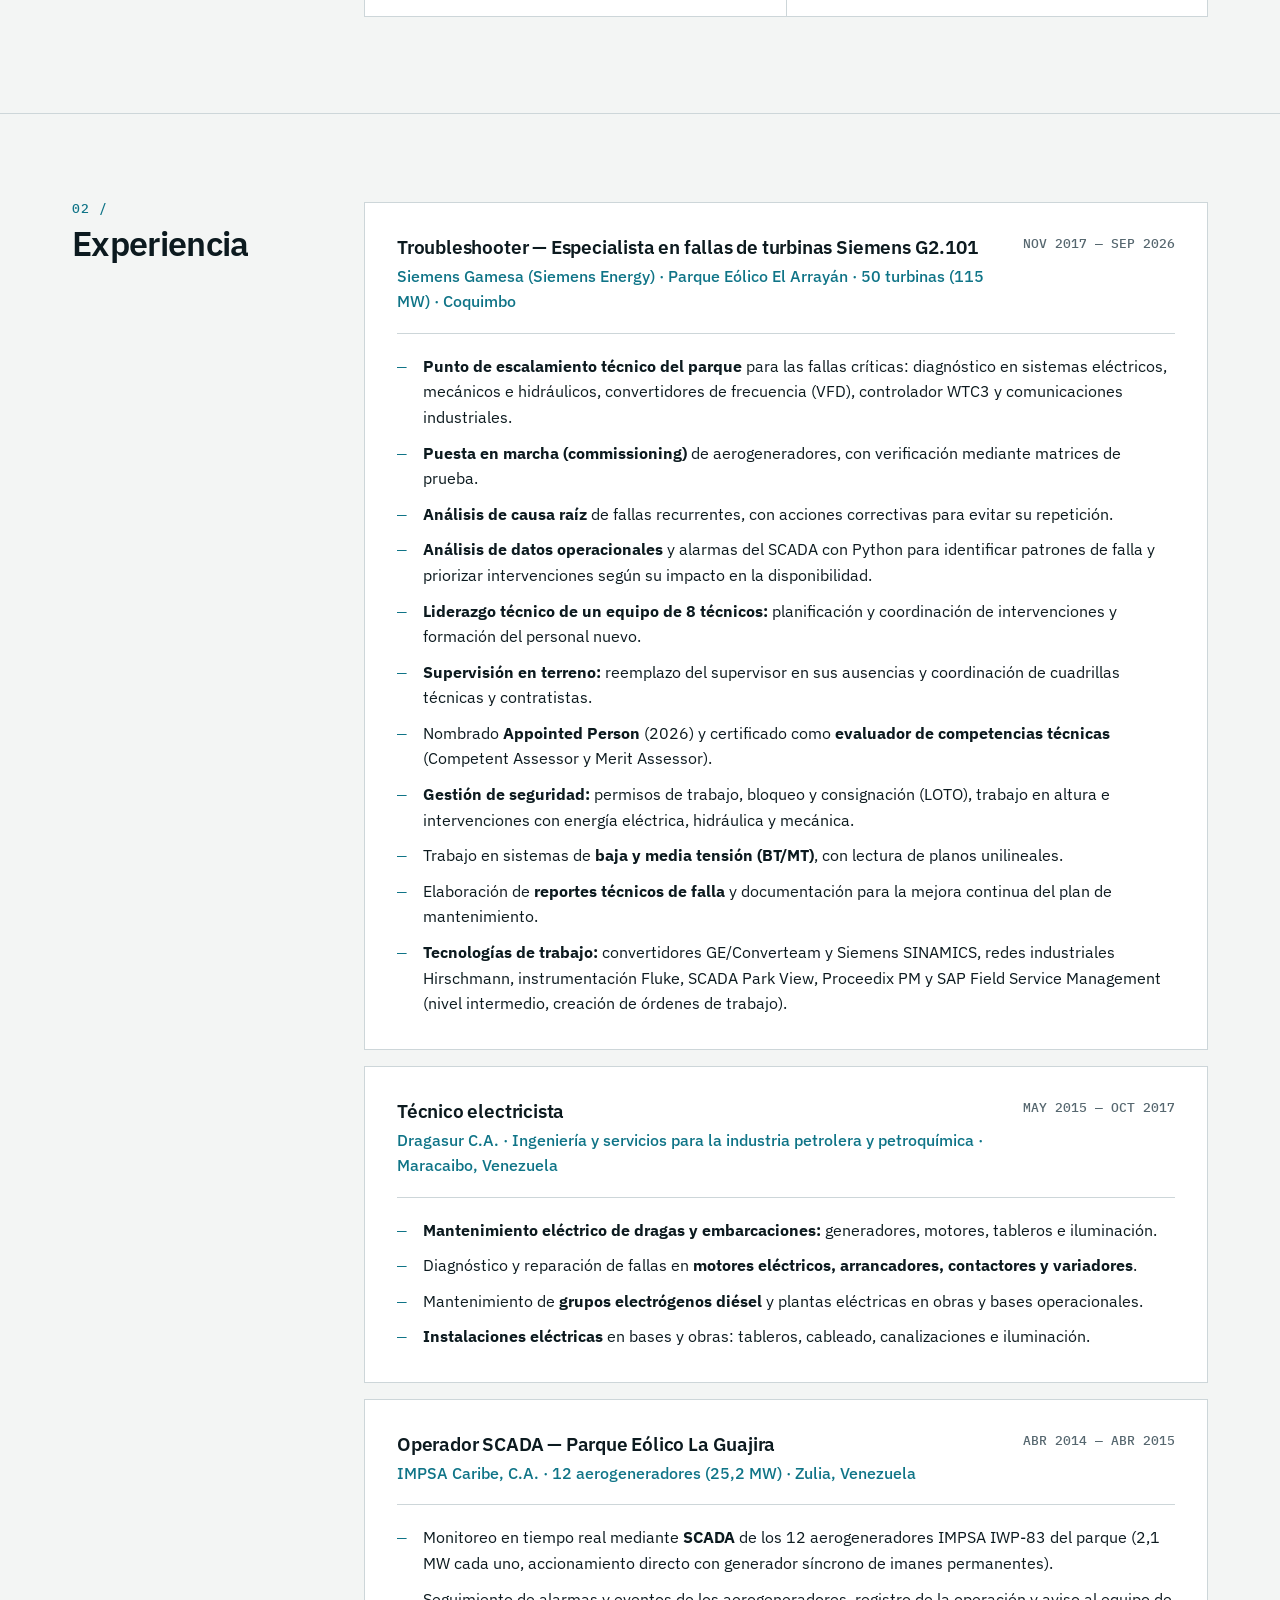
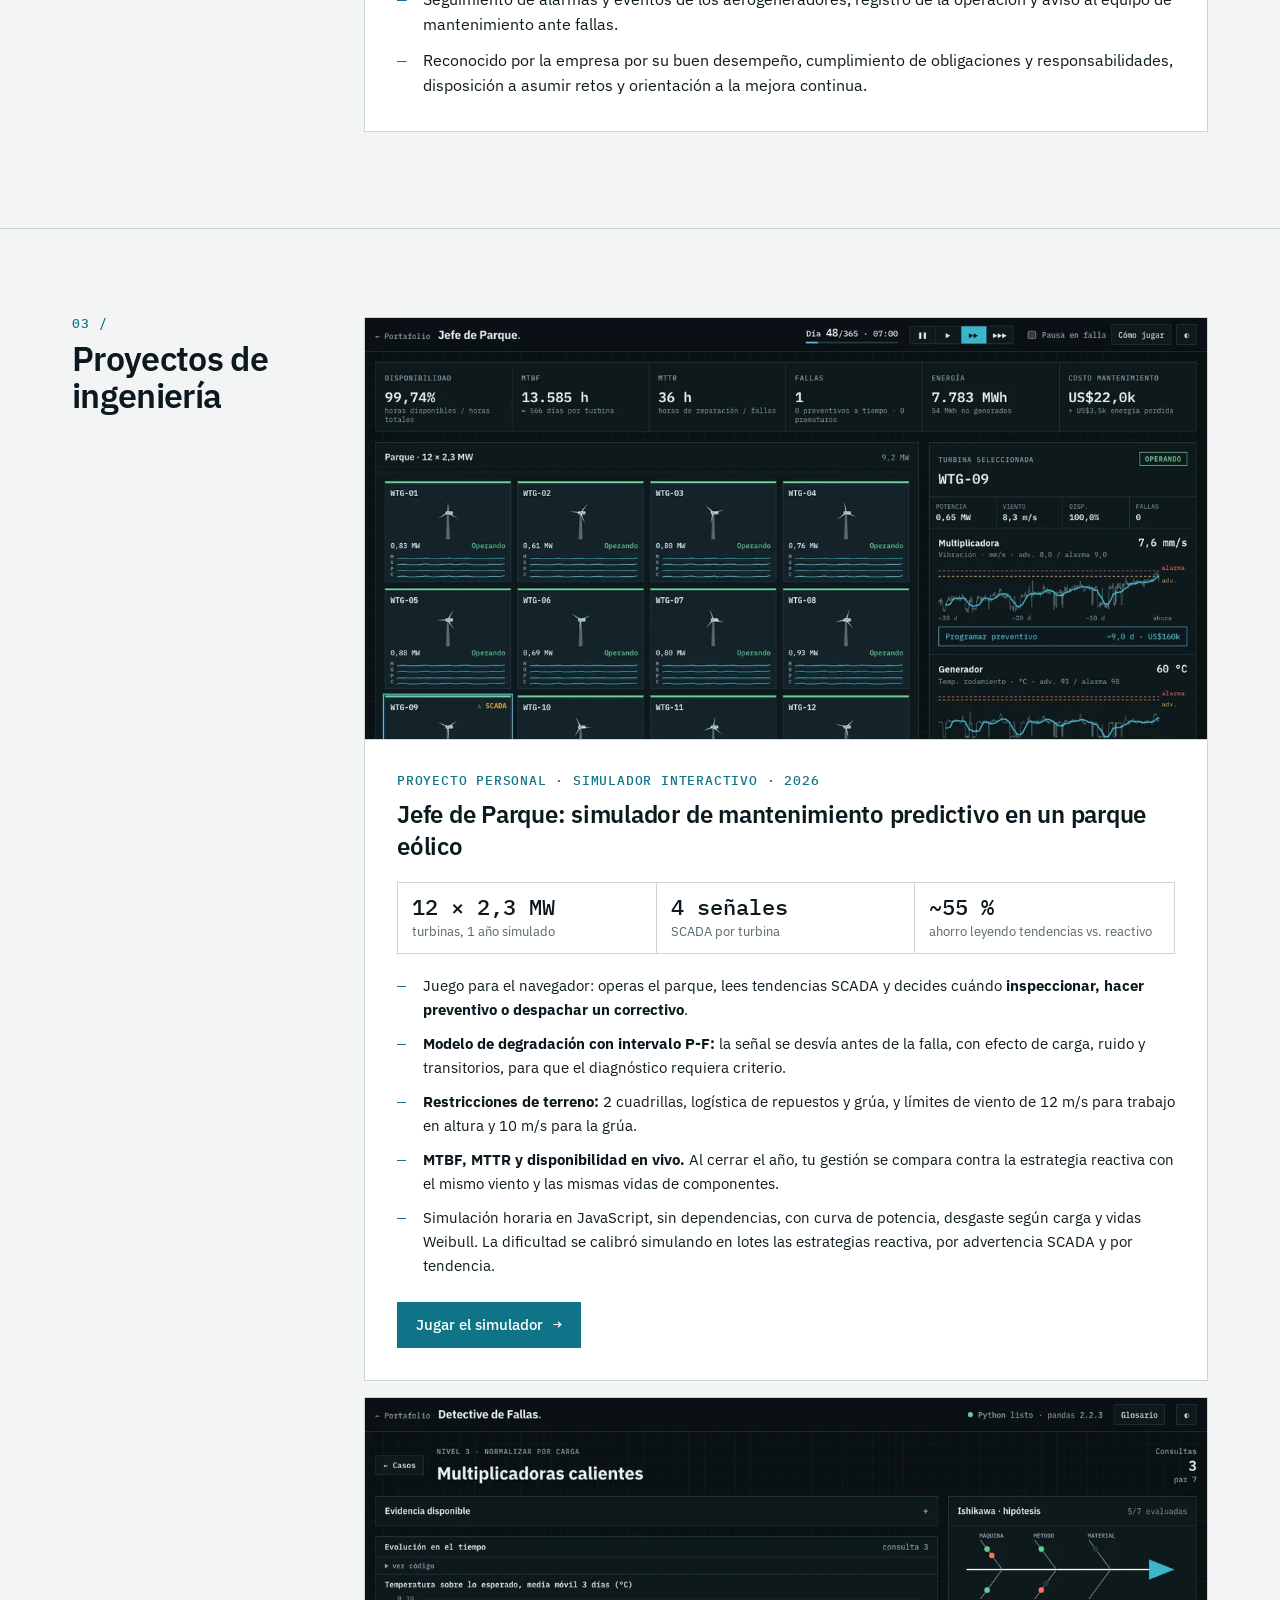
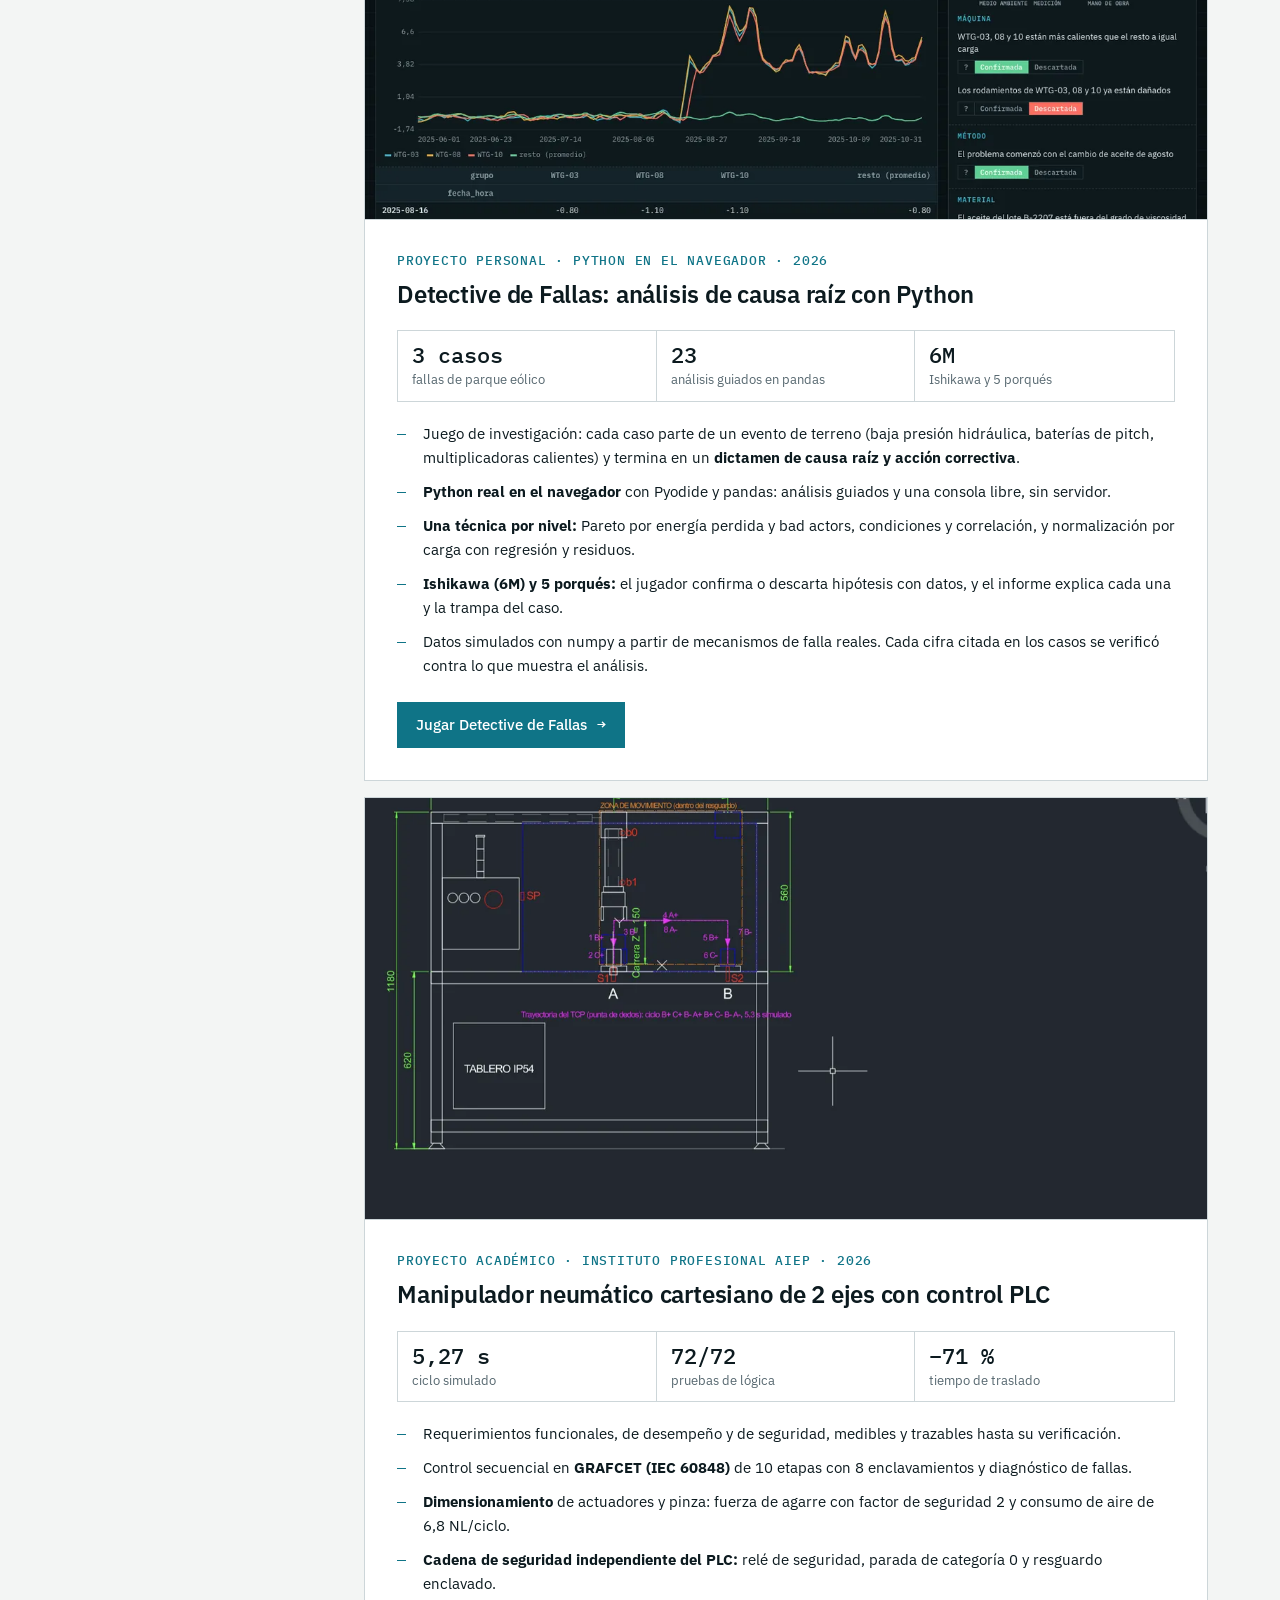
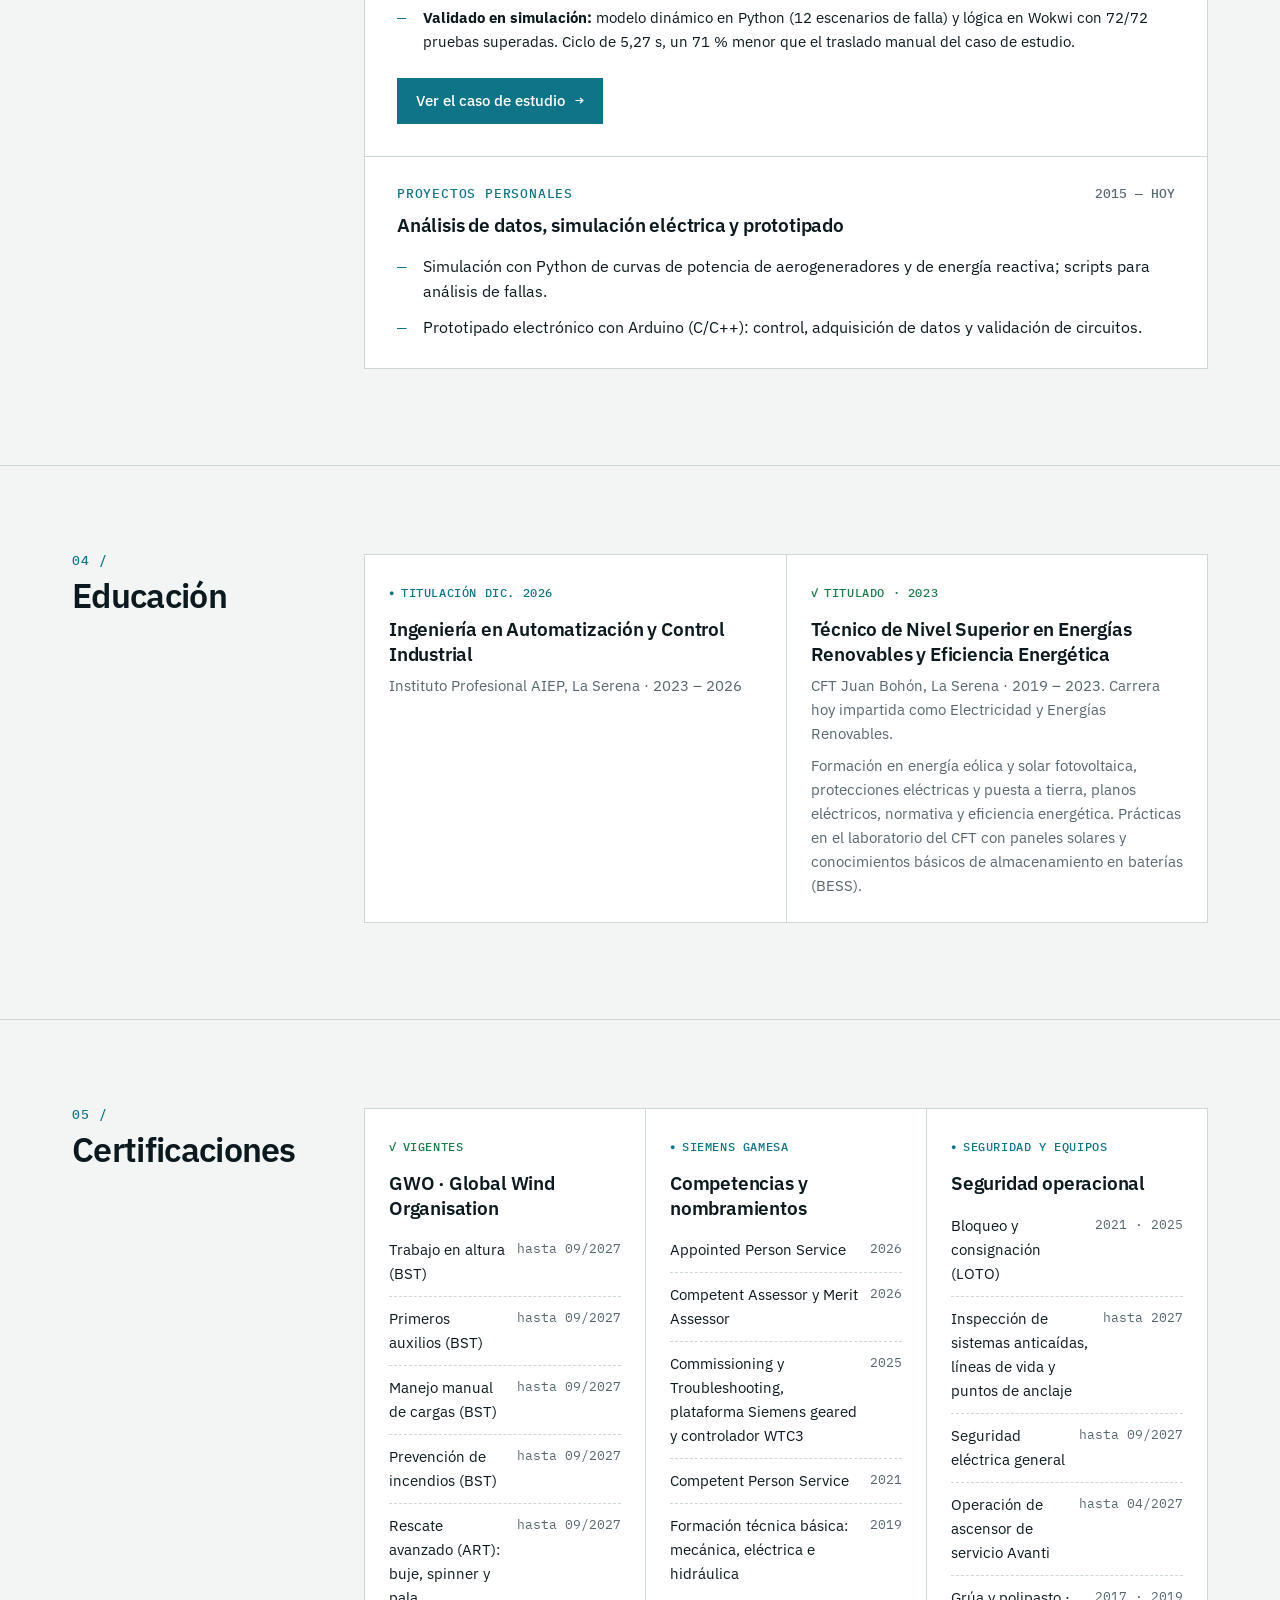
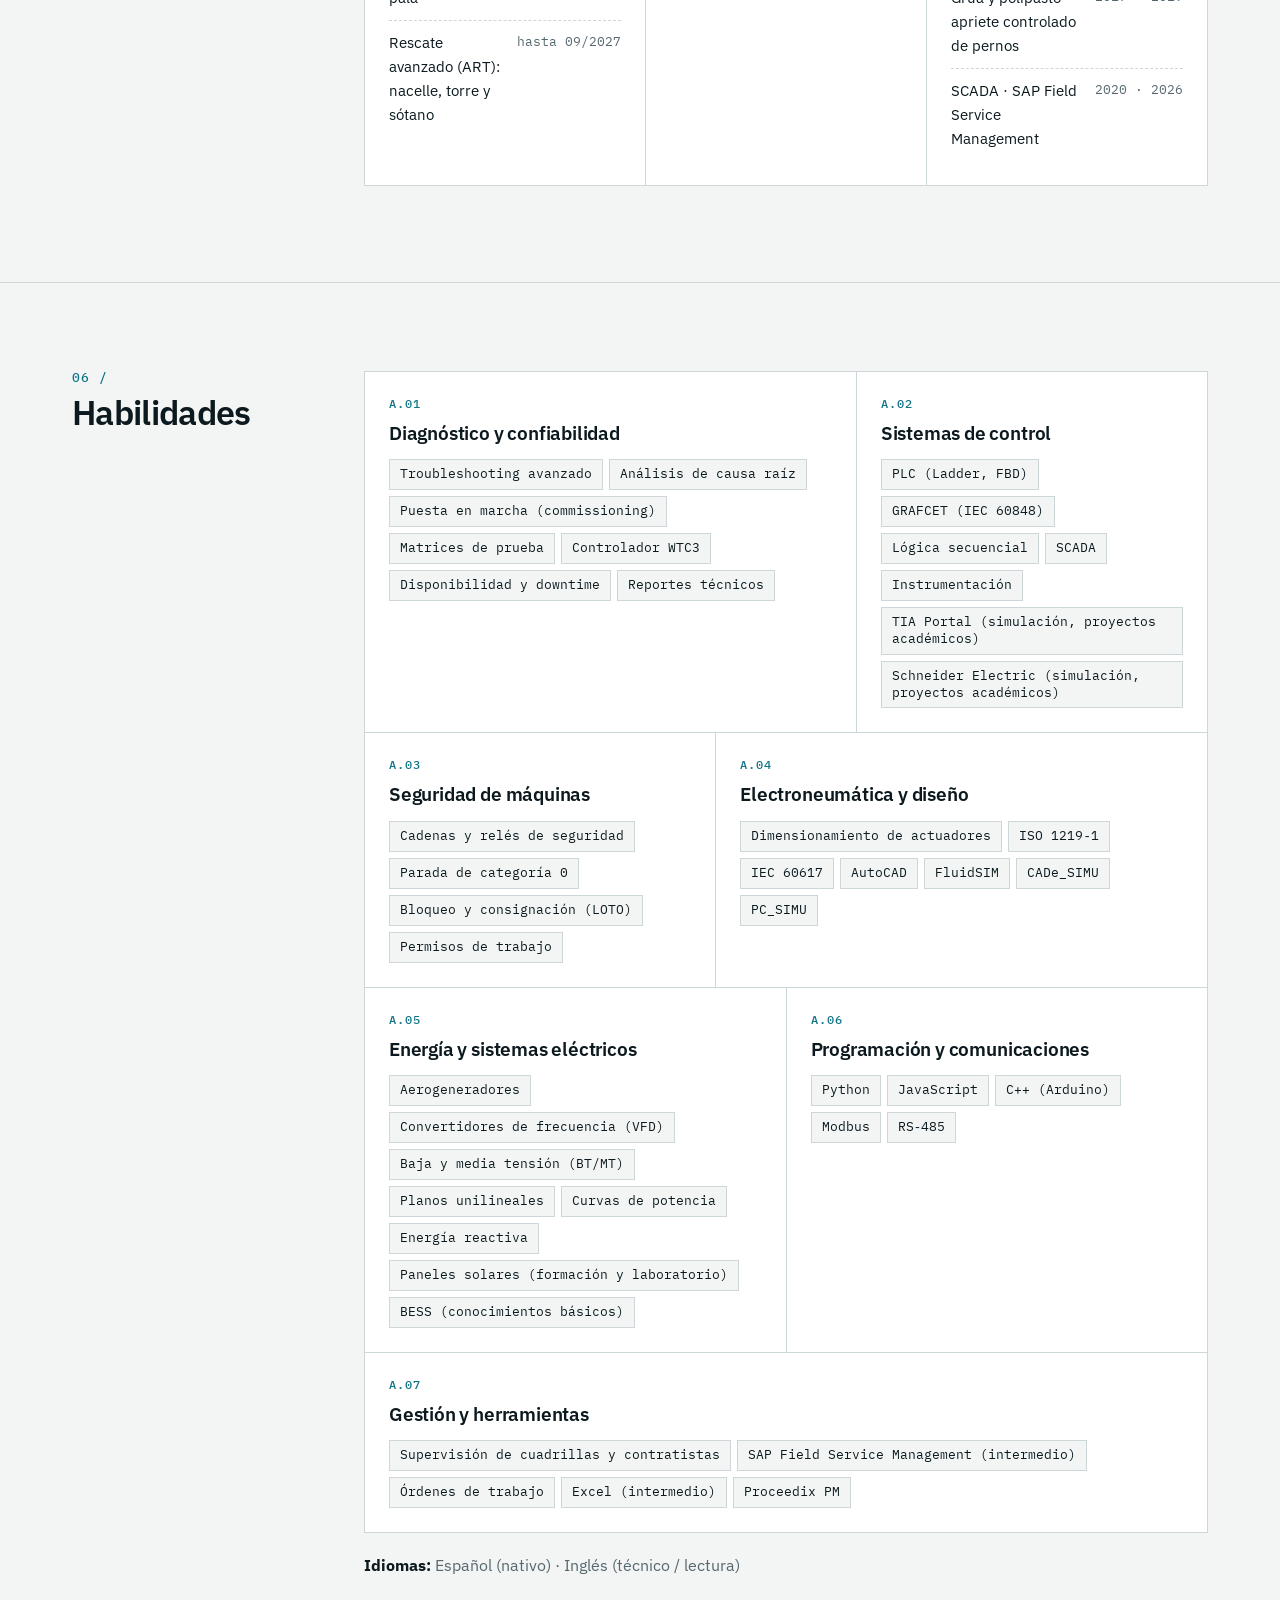
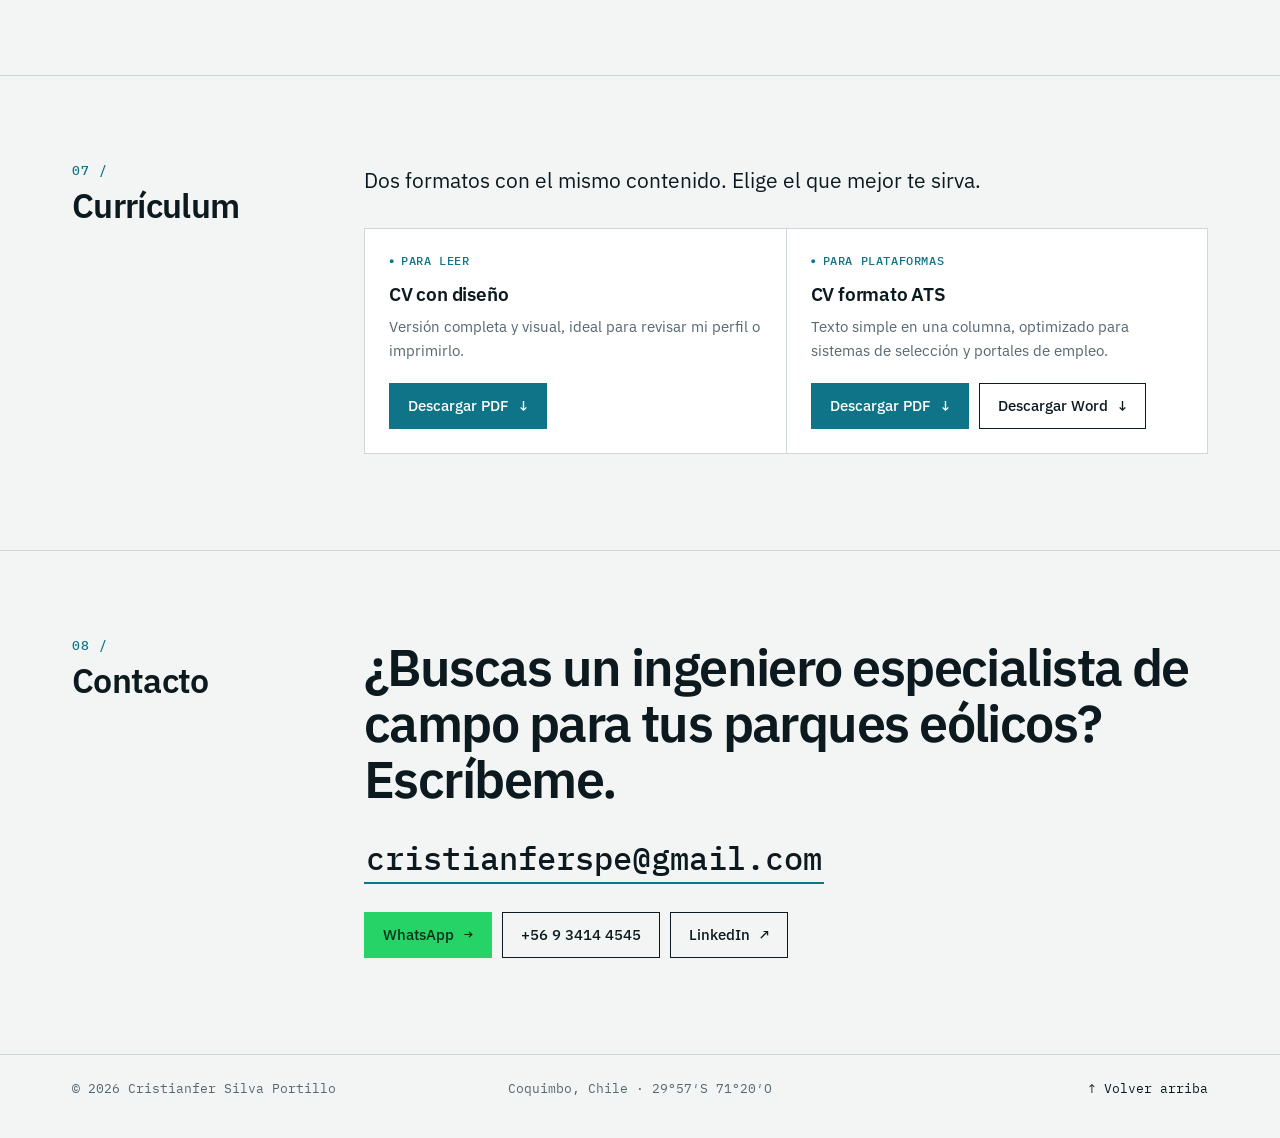
==== commit 235a6de5: "Amplía perfil a O&M y puesta en marcha: El Arrayán, supervisión, datos para reclutadores y CV actual" ====
--- a/index.html
+++ b/index.html
@@ -3,14 +3,14 @@
 <head>
 <meta charset="utf-8">
 <meta name="viewport" content="width=device-width, initial-scale=1">
-<title>Cristianfer Silva Portillo · Especialista de campo en parques eólicos</title>
-<meta name="description" content="Especialista de campo en parques eólicos: 10 años en diagnóstico de fallas, análisis de causa raíz y confiabilidad de aerogeneradores Siemens G2.101. Ingeniero en Automatización y Control Industrial (titulación dic. 2026). Coquimbo, Chile.">
+<title>Cristianfer Silva Portillo · Especialista de campo en parques eólicos · O&amp;M y puesta en marcha</title>
+<meta name="description" content="Especialista de campo en parques eólicos, O&amp;M y puesta en marcha: 10 años en diagnóstico de fallas, análisis de causa raíz y confiabilidad de aerogeneradores Siemens G2.101. Ingeniero en Automatización y Control Industrial (titulación dic. 2026). Coquimbo, Chile.">
 <link rel="canonical" href="https://cristianferspe-ui.github.io/cristianferspe-ui/">
 <meta property="og:type" content="website">
-<meta property="og:title" content="Cristianfer Silva Portillo · Especialista de campo en parques eólicos">
-<meta property="og:description" content="10 años en parques eólicos: diagnóstico de fallas críticas, análisis de causa raíz y confiabilidad de aerogeneradores. Ingeniero en Automatización y Control Industrial (titulación dic. 2026).">
+<meta property="og:title" content="Cristianfer Silva Portillo · Especialista de campo en parques eólicos · O&amp;M y puesta en marcha">
+<meta property="og:description" content="10 años en parques eólicos: O&amp;M, puesta en marcha, diagnóstico de fallas críticas, análisis de causa raíz y confiabilidad de aerogeneradores. Ingeniero en Automatización y Control Industrial (titulación dic. 2026).">
 <meta property="og:url" content="https://cristianferspe-ui.github.io/cristianferspe-ui/">
-<meta property="og:image" content="https://cristianferspe-ui.github.io/cristianferspe-ui/og.png?v=3">
+<meta property="og:image" content="https://cristianferspe-ui.github.io/cristianferspe-ui/og.png?v=4">
 <meta property="og:locale" content="es_CL">
 <meta name="twitter:card" content="summary_large_image">
 <meta name="theme-color" content="#0f7487">
@@ -18,7 +18,7 @@
 <link rel="preconnect" href="https://fonts.googleapis.com">
 <link rel="preconnect" href="https://fonts.gstatic.com" crossorigin>
 <link rel="stylesheet" href="https://fonts.googleapis.com/css2?family=IBM+Plex+Mono:wght@400;500;600&family=IBM+Plex+Sans:wght@400;500;600;700&display=swap">
-<link rel="stylesheet" href="styles.css?v=20261027">
+<link rel="stylesheet" href="styles.css?v=20261105">
 <script>
   // Aplica el tema guardado antes de pintar (evita el parpadeo claro/oscuro)
   try { var t = localStorage.getItem('theme'); if (t) document.documentElement.dataset.theme = t; } catch (e) {}
@@ -38,14 +38,14 @@
     "url": "https://cristianferspe-ui.github.io/cristianferspe-ui/",
     "email": "mailto:cristianferspe@gmail.com",
     "image": "https://cristianferspe-ui.github.io/cristianferspe-ui/img/foto.jpg",
-    "jobTitle": "Especialista de campo en parques eólicos",
+    "jobTitle": "Especialista de campo en parques eólicos · O&M y puesta en marcha",
     "description": "Especialista de campo con 10 años en parques eólicos: diagnóstico de fallas críticas, análisis de causa raíz y confiabilidad de aerogeneradores Siemens G2.101, liderando un equipo de 8 técnicos. Ingeniero en Automatización y Control Industrial (titulación dic. 2026).",
     "address": { "@type": "PostalAddress", "addressLocality": "Coquimbo", "addressCountry": "CL" },
     "alumniOf": [
       { "@type": "EducationalOrganization", "name": "Instituto Profesional AIEP" },
       { "@type": "EducationalOrganization", "name": "CFT Juan Bohón" }
     ],
-    "knowsAbout": ["Energía eólica", "Confiabilidad operacional", "Análisis de causa raíz", "PLC", "GRAFCET", "SCADA", "Seguridad de máquinas", "Python", "Convertidores de frecuencia"],
+    "knowsAbout": ["Energía eólica", "Operación y mantenimiento (O&M)", "Puesta en marcha", "Confiabilidad operacional", "Análisis de causa raíz", "PLC", "GRAFCET", "SCADA", "Seguridad de máquinas", "Python", "Convertidores de frecuencia"],
     "knowsLanguage": ["es", "en"],
     "sameAs": ["https://www.linkedin.com/in/cristianfer-silva-portillo"]
   }
@@ -103,7 +103,7 @@
           </div>
         </div>
         <h1 class="rise" style="--d:1">Cristianfer<br>Silva Portillo</h1>
-        <p class="role rise" style="--d:2">Especialista de campo en parques eólicos</p>
+        <p class="role rise" style="--d:2">Especialista de campo en parques eólicos · O&amp;M y puesta en marcha</p>
         <p class="intro rise" style="--d:3">10 años en parques eólicos. De 2017 a 2026 fui el punto de escalamiento para las fallas críticas de 50 aerogeneradores Siemens G2.101, con diagnóstico avanzado, análisis de causa raíz y liderazgo de un equipo de 8 técnicos. Ingeniero en Automatización y Control Industrial, con titulación en diciembre de 2026.</p>
         <div class="cta rise" style="--d:4">
           <a class="btn primary" href="CV_Cristianfer_Silva_Portillo.pdf" download data-goatcounter-click="cv-diseno-portada">Descargar CV <span class="arr">↓</span></a>
@@ -187,10 +187,10 @@
   <div class="marquee" aria-label="Áreas de trabajo">
     <div class="marquee-track">
       <ul>
-        <li>PLC · Ladder · FBD</li><li>GRAFCET IEC 60848</li><li>SCADA</li><li>Análisis de causa raíz</li><li>Confiabilidad</li><li>Python</li><li>Convertidores VFD</li><li>Bloqueo y consignación</li><li>Modbus · RS‑485</li><li>Seguridad de máquinas</li><li>AutoCAD</li><li>GWO</li>
+        <li>Puesta en marcha</li><li>PLC · Ladder · FBD</li><li>GRAFCET IEC 60848</li><li>SCADA</li><li>Análisis de causa raíz</li><li>Confiabilidad</li><li>Python</li><li>Convertidores VFD</li><li>Bloqueo y consignación</li><li>Modbus · RS‑485</li><li>Seguridad de máquinas</li><li>AutoCAD</li><li>GWO</li>
       </ul>
       <ul aria-hidden="true">
-        <li>PLC · Ladder · FBD</li><li>GRAFCET IEC 60848</li><li>SCADA</li><li>Análisis de causa raíz</li><li>Confiabilidad</li><li>Python</li><li>Convertidores VFD</li><li>Bloqueo y consignación</li><li>Modbus · RS‑485</li><li>Seguridad de máquinas</li><li>AutoCAD</li><li>GWO</li>
+        <li>Puesta en marcha</li><li>PLC · Ladder · FBD</li><li>GRAFCET IEC 60848</li><li>SCADA</li><li>Análisis de causa raíz</li><li>Confiabilidad</li><li>Python</li><li>Convertidores VFD</li><li>Bloqueo y consignación</li><li>Modbus · RS‑485</li><li>Seguridad de máquinas</li><li>AutoCAD</li><li>GWO</li>
       </ul>
     </div>
   </div>
@@ -199,7 +199,14 @@
     <div class="wrap section-grid">
       <div class="section-label"><span class="num">01 /</span><h2>Perfil</h2></div>
       <div class="section-body">
-        <p class="lead" data-reveal>Especialista de campo con 10 años en parques eólicos e Ingeniero en Automatización y Control Industrial (titulación en diciembre de 2026), además de Técnico de Nivel Superior en Energías Renovables. En Siemens Gamesa fui el punto de escalamiento técnico de un parque de 50 aerogeneradores (115 MW): diagnóstico de fallas complejas en sistemas eléctricos, hidráulicos, de control y convertidores, análisis de causa raíz con datos del SCADA y Python, y liderazgo de un equipo de 8 técnicos. A la experiencia de terreno sumo una base de ingeniería en sistemas de control: lógica secuencial en PLC, GRAFCET, dimensionamiento electroneumático y seguridad de máquinas. Busco roles de <strong>Ingeniero Especialista de Campo</strong> (Field Service Engineer) en parques eólicos o de <strong>Ingeniero de Confiabilidad</strong> en energías renovables.</p>
+        <p class="lead" data-reveal>Especialista de campo con 10 años en parques eólicos e Ingeniero en Automatización y Control Industrial (titulación en diciembre de 2026), además de Técnico de Nivel Superior en Energías Renovables. En Siemens Gamesa fui el punto de escalamiento técnico del Parque Eólico El Arrayán, con 50 aerogeneradores (115 MW): puesta en marcha, diagnóstico de fallas complejas en sistemas eléctricos, hidráulicos, de control y convertidores, análisis de causa raíz con datos del SCADA y Python, y liderazgo de un equipo de 8 técnicos, con reemplazo del supervisor en sus ausencias. A la experiencia de terreno sumo una base de ingeniería en sistemas de control: lógica secuencial en PLC, GRAFCET, dimensionamiento electroneumático y seguridad de máquinas. Busco roles de <strong>Especialista de Campo</strong> (Field Service Engineer), <strong>Supervisión O&amp;M</strong>, <strong>Puesta en marcha</strong> o <strong>Confiabilidad</strong> en energías renovables.</p>
+        <p class="kicker recl-label" data-reveal>Para reclutadores</p>
+        <div class="cells c2 recl" data-reveal>
+          <div><h3>Disponibilidad inmediata</h3></div>
+          <div><h3>Licencia de conducir clase B</h3></div>
+          <div><h3>Turnos 7x7, 5x2 y 4x3</h3></div>
+          <div><h3>Dispuesto a reubicarme en Chile</h3></div>
+        </div>
       </div>
     </div>
   </section>
@@ -212,18 +219,22 @@
           <div class="job-head">
             <div>
               <h3>Troubleshooter — Especialista en fallas de turbinas Siemens G2.101</h3>
-              <p class="org">Siemens Gamesa (Siemens Energy) · Parque eólico de 50 turbinas (115 MW) · Coquimbo</p>
+              <p class="org">Siemens Gamesa (Siemens Energy) · Parque Eólico El Arrayán · 50 turbinas (115 MW) · Coquimbo</p>
             </div>
             <span class="date">NOV 2017 — SEP 2026</span>
           </div>
           <ul class="dash">
             <li><strong>Punto de escalamiento técnico del parque</strong> para las fallas críticas: diagnóstico en sistemas eléctricos, mecánicos e hidráulicos, convertidores de frecuencia (VFD), controlador WTC3 y comunicaciones industriales.</li>
+            <li><strong>Puesta en marcha (commissioning)</strong> de aerogeneradores, con verificación mediante matrices de prueba.</li>
             <li><strong>Análisis de causa raíz</strong> de fallas recurrentes, con acciones correctivas para evitar su repetición.</li>
             <li><strong>Análisis de datos operacionales</strong> y alarmas del SCADA con Python para identificar patrones de falla y priorizar intervenciones según su impacto en la disponibilidad.</li>
             <li><strong>Liderazgo técnico de un equipo de 8 técnicos:</strong> planificación y coordinación de intervenciones y formación del personal nuevo.</li>
+            <li><strong>Supervisión en terreno:</strong> reemplazo del supervisor en sus ausencias y coordinación de cuadrillas técnicas y contratistas.</li>
             <li>Nombrado <strong>Appointed Person</strong> (2026) y certificado como <strong>evaluador de competencias técnicas</strong> (Competent Assessor y Merit Assessor).</li>
-            <li><strong>Gestión de seguridad:</strong> bloqueo y consignación (LOTO), trabajo en altura e intervenciones con energía eléctrica, hidráulica y mecánica.</li>
+            <li><strong>Gestión de seguridad:</strong> permisos de trabajo, bloqueo y consignación (LOTO), trabajo en altura e intervenciones con energía eléctrica, hidráulica y mecánica.</li>
+            <li>Trabajo en sistemas de <strong>baja y media tensión (BT/MT)</strong>, con lectura de planos unilineales.</li>
             <li>Elaboración de <strong>reportes técnicos de falla</strong> y documentación para la mejora continua del plan de mantenimiento.</li>
+            <li><strong>Tecnologías de trabajo:</strong> convertidores GE/Converteam y Siemens SINAMICS, redes industriales Hirschmann, instrumentación Fluke, SCADA Park View, Proceedix PM y SAP Field Service Management (nivel intermedio, creación de órdenes de trabajo).</li>
           </ul>
         </article>
         <article class="job" data-reveal>
@@ -360,12 +371,13 @@
           <article data-reveal>
             <div class="cell-top"><span class="status">Titulación dic. 2026</span></div>
             <h3>Ingeniería en Automatización y Control Industrial</h3>
-            <p>Instituto Profesional AIEP, La Serena · 2022 – 2026</p>
+            <p>Instituto Profesional AIEP, La Serena · 2023 – 2026</p>
           </article>
           <article data-reveal>
             <div class="cell-top"><span class="status ok">Titulado · 2023</span></div>
             <h3>Técnico de Nivel Superior en Energías Renovables y Eficiencia Energética</h3>
-            <p>CFT Juan Bohón, La Serena · 2019 – 2023</p>
+            <p>CFT Juan Bohón, La Serena · 2019 – 2023. Carrera hoy impartida como Electricidad y Energías Renovables.</p>
+            <p>Formación en energía eólica y solar fotovoltaica, protecciones eléctricas y puesta a tierra, planos eléctricos, normativa y eficiencia energética. Prácticas en el laboratorio del CFT con paneles solares y conocimientos básicos de almacenamiento en baterías (BESS).</p>
           </article>
         </div>
       </div>
@@ -424,15 +436,15 @@
         <div class="bento">
           <div data-reveal>
             <span class="idx">A.01</span><h3>Diagnóstico y confiabilidad</h3>
-            <ul class="tags"><li>Troubleshooting avanzado</li><li>Análisis de causa raíz</li><li>Commissioning</li><li>Controlador WTC3</li><li>Disponibilidad y downtime</li><li>Reportes técnicos</li></ul>
+            <ul class="tags"><li>Troubleshooting avanzado</li><li>Análisis de causa raíz</li><li>Puesta en marcha (commissioning)</li><li>Matrices de prueba</li><li>Controlador WTC3</li><li>Disponibilidad y downtime</li><li>Reportes técnicos</li></ul>
           </div>
           <div data-reveal>
             <span class="idx">A.02</span><h3>Sistemas de control</h3>
-            <ul class="tags"><li>PLC (Ladder, FBD)</li><li>GRAFCET (IEC 60848)</li><li>Lógica secuencial</li><li>SCADA</li><li>Instrumentación</li></ul>
+            <ul class="tags"><li>PLC (Ladder, FBD)</li><li>GRAFCET (IEC 60848)</li><li>Lógica secuencial</li><li>SCADA</li><li>Instrumentación</li><li>TIA Portal (simulación, proyectos académicos)</li><li>Schneider Electric (simulación, proyectos académicos)</li></ul>
           </div>
           <div data-reveal>
             <span class="idx">A.03</span><h3>Seguridad de máquinas</h3>
-            <ul class="tags"><li>Cadenas y relés de seguridad</li><li>Parada de categoría 0</li><li>Bloqueo y consignación (LOTO)</li></ul>
+            <ul class="tags"><li>Cadenas y relés de seguridad</li><li>Parada de categoría 0</li><li>Bloqueo y consignación (LOTO)</li><li>Permisos de trabajo</li></ul>
           </div>
           <div data-reveal>
             <span class="idx">A.04</span><h3>Electroneumática y diseño</h3>
@@ -440,11 +452,15 @@
           </div>
           <div data-reveal>
             <span class="idx">A.05</span><h3>Energía y sistemas eléctricos</h3>
-            <ul class="tags"><li>Aerogeneradores</li><li>Convertidores de frecuencia (VFD)</li><li>Curvas de potencia</li><li>Energía reactiva</li></ul>
+            <ul class="tags"><li>Aerogeneradores</li><li>Convertidores de frecuencia (VFD)</li><li>Baja y media tensión (BT/MT)</li><li>Planos unilineales</li><li>Curvas de potencia</li><li>Energía reactiva</li><li>Paneles solares (formación y laboratorio)</li><li>BESS (conocimientos básicos)</li></ul>
           </div>
           <div data-reveal>
             <span class="idx">A.06</span><h3>Programación y comunicaciones</h3>
             <ul class="tags"><li>Python</li><li>JavaScript</li><li>C++ (Arduino)</li><li>Modbus</li><li>RS‑485</li></ul>
+          </div>
+          <div data-reveal>
+            <span class="idx">A.07</span><h3>Gestión y herramientas</h3>
+            <ul class="tags"><li>Supervisión de cuadrillas y contratistas</li><li>SAP Field Service Management (intermedio)</li><li>Órdenes de trabajo</li><li>Excel (intermedio)</li><li>Proceedix PM</li></ul>
           </div>
         </div>
         <p class="langs"><strong>Idiomas:</strong> Español (nativo) · Inglés (técnico / lectura)</p>
--- a/styles.css
+++ b/styles.css
@@ -209,7 +209,7 @@
   font: 600 clamp(42px, 6.6vw, 84px)/.98 var(--sans);
   letter-spacing: -.035em; margin: 0 0 20px; overflow-wrap: break-word;
 }
-.role { font: 500 clamp(17px, 2.1vw, 21px)/1.4 var(--sans); color: var(--accent); margin: 0 0 16px; }
+.role { font: 500 clamp(17px, 2.1vw, 21px)/1.4 var(--sans); color: var(--accent); margin: 0 0 16px; text-wrap: balance; }
 .intro { font-size: 18px; color: var(--muted); max-width: 600px; margin: 0 0 28px; }
 
 /* Entrada del hero (la animación siempre termina visible) */
@@ -308,6 +308,9 @@
   .cells.c3 { grid-template-columns: repeat(3, minmax(0, 1fr)); }
 }
 .cell-top { margin-bottom: 12px; }
+.lead + .recl-label { margin: 32px 0 12px; }
+.cells.recl h3 { margin: 0; font-size: 16px; }
+.cells.recl > * { padding: 16px 24px; }
 .cells p { color: var(--muted); margin: 8px 0 0; font-size: 15px; }
 .status { display: inline-block; font: 500 12px/1.4 var(--mono); color: var(--accent); letter-spacing: .6px; text-transform: uppercase; }
 .status.ok { color: var(--ok); }
@@ -372,6 +375,7 @@
   .bento > :nth-child(4) { grid-column: span 7; }
   .bento > :nth-child(5) { grid-column: span 6; }
   .bento > :nth-child(6) { grid-column: span 6; }
+  .bento > :nth-child(7) { grid-column: span 12; }
 }
 .tags { list-style: none; margin: 0; padding: 0; display: flex; flex-wrap: wrap; gap: 6px; }
 .tags li {
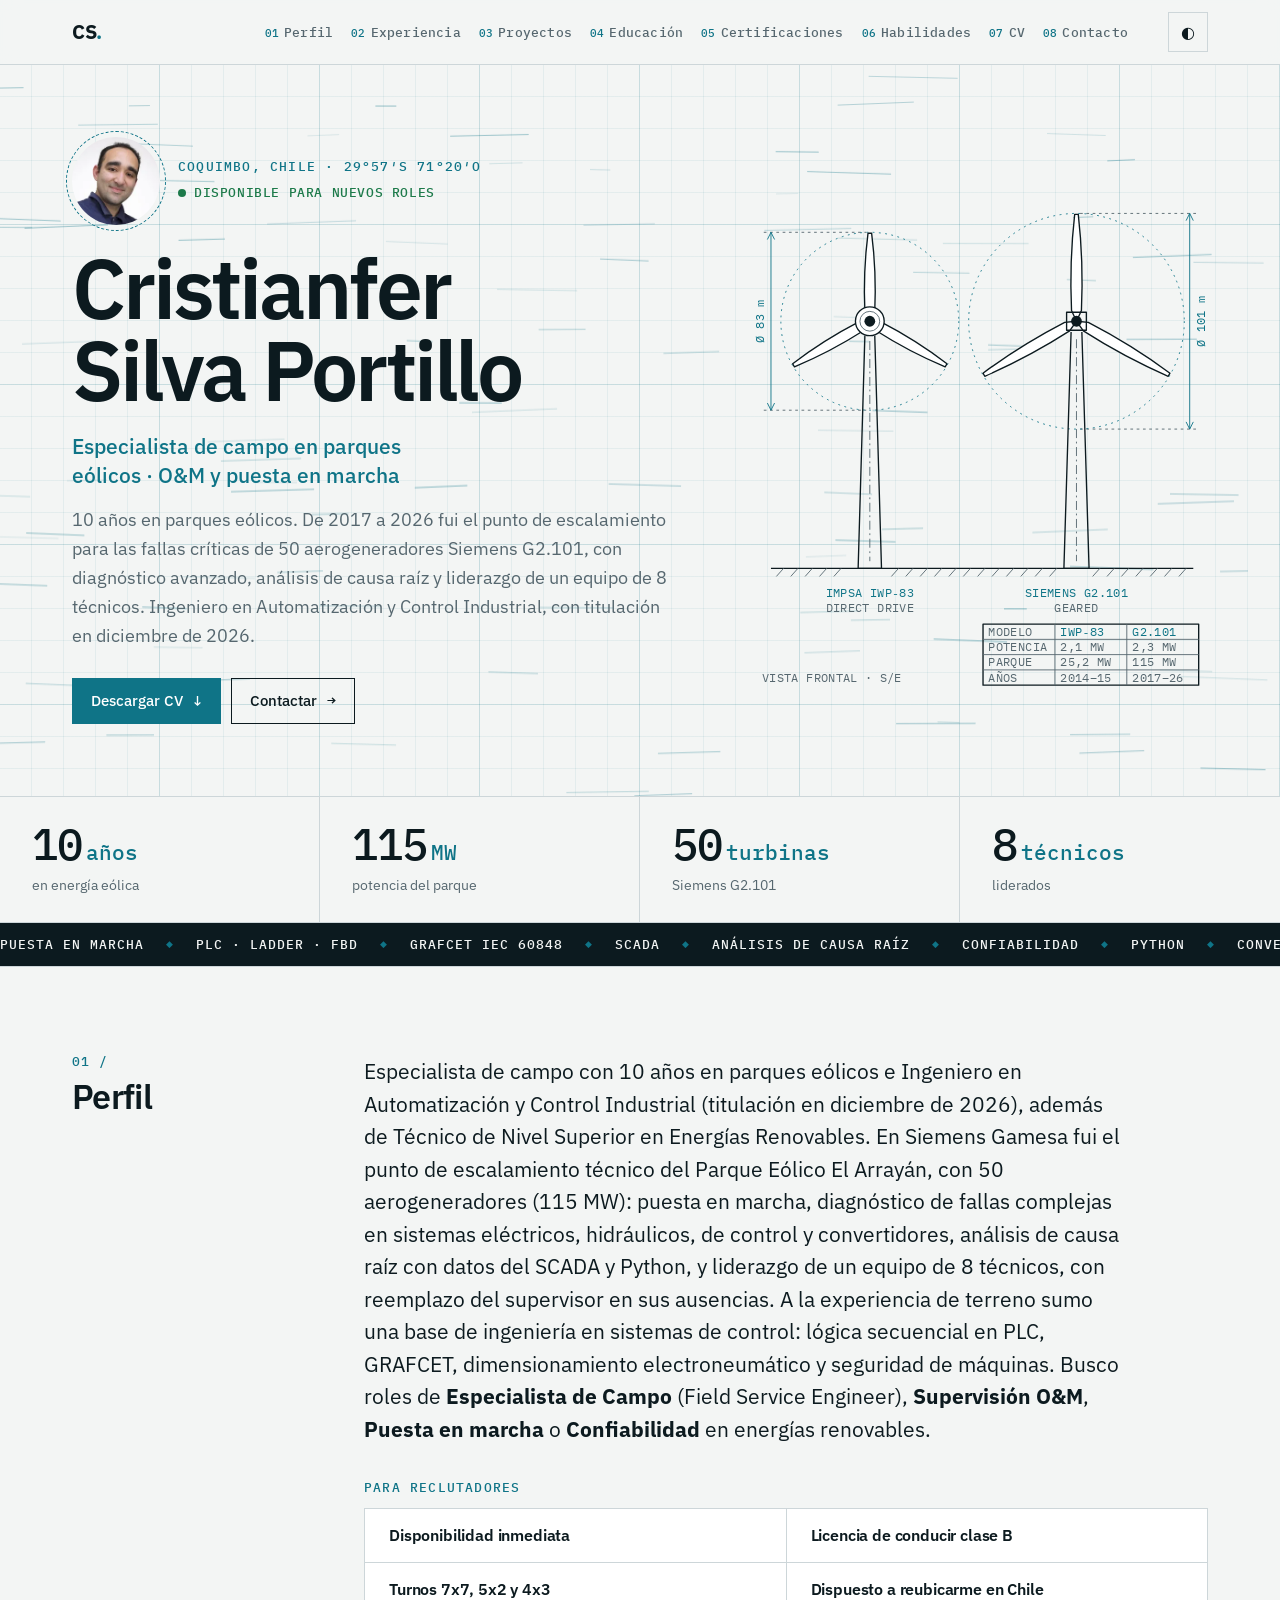
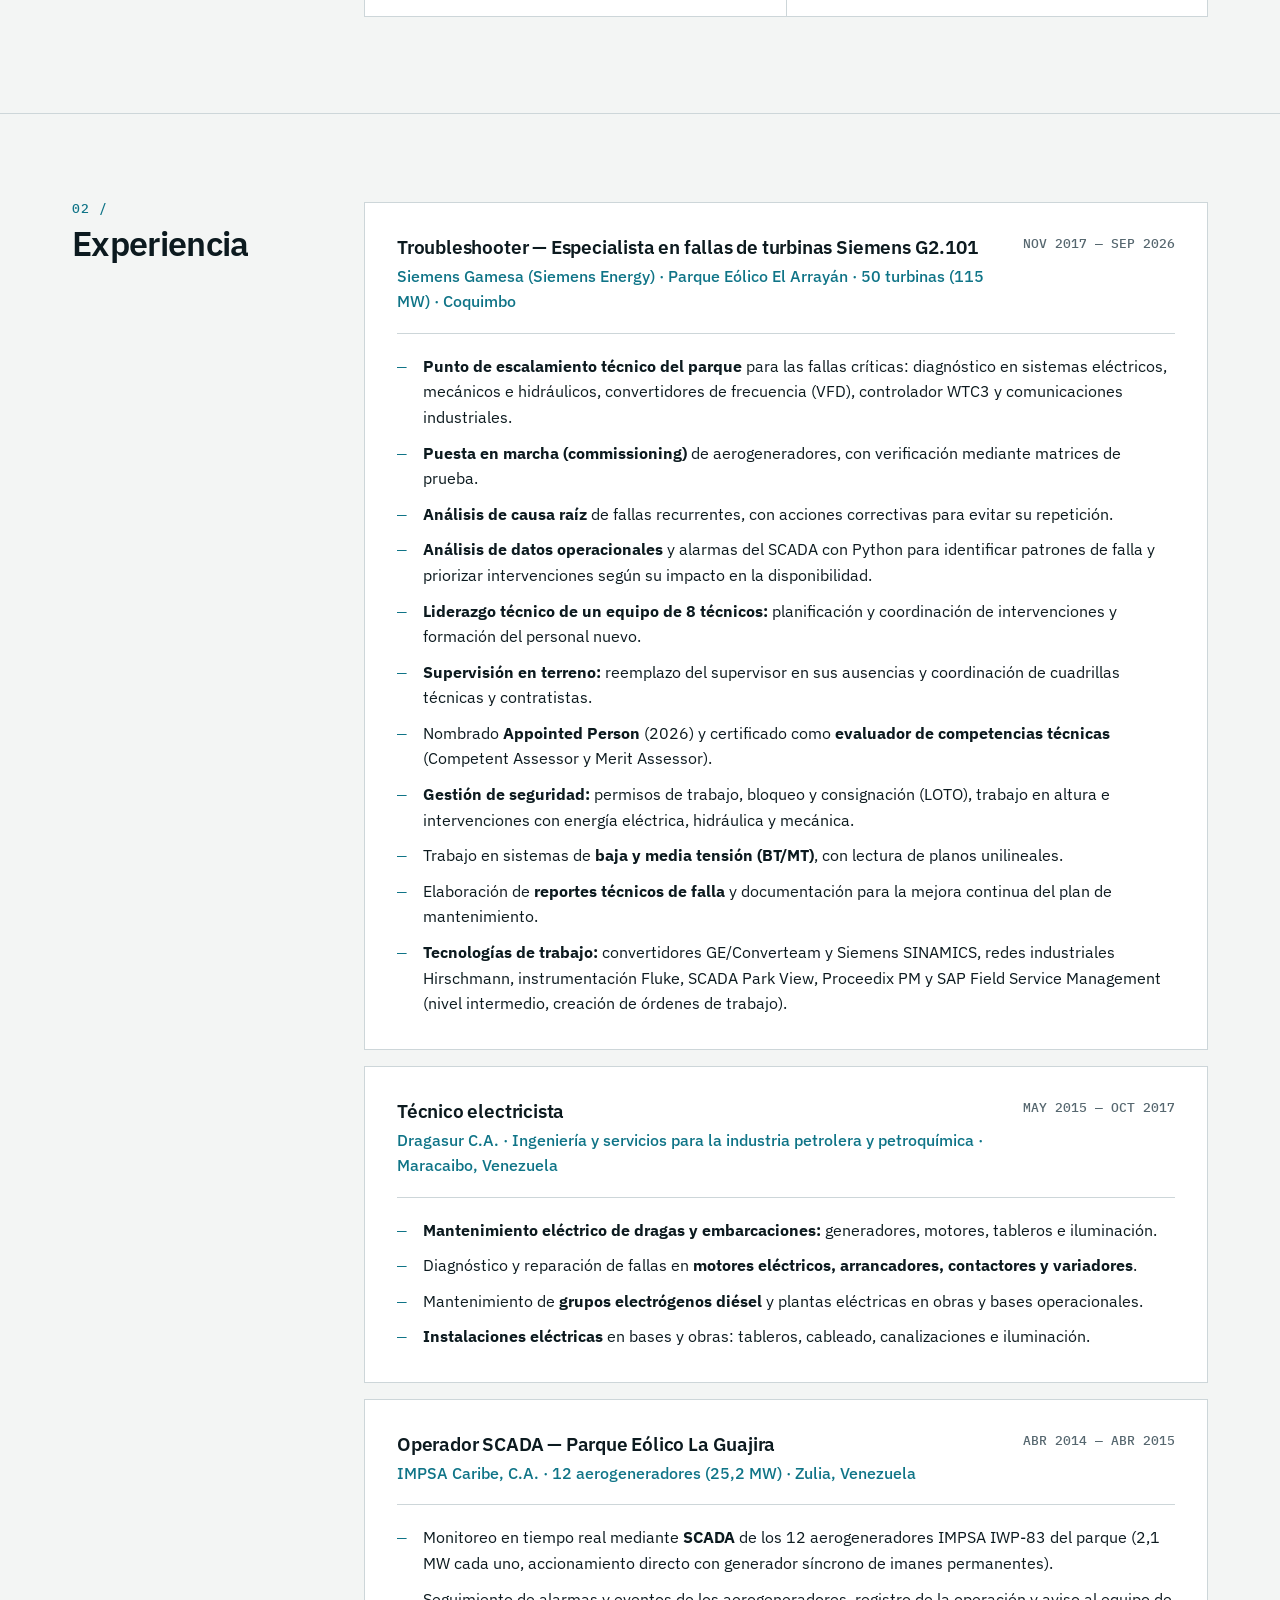
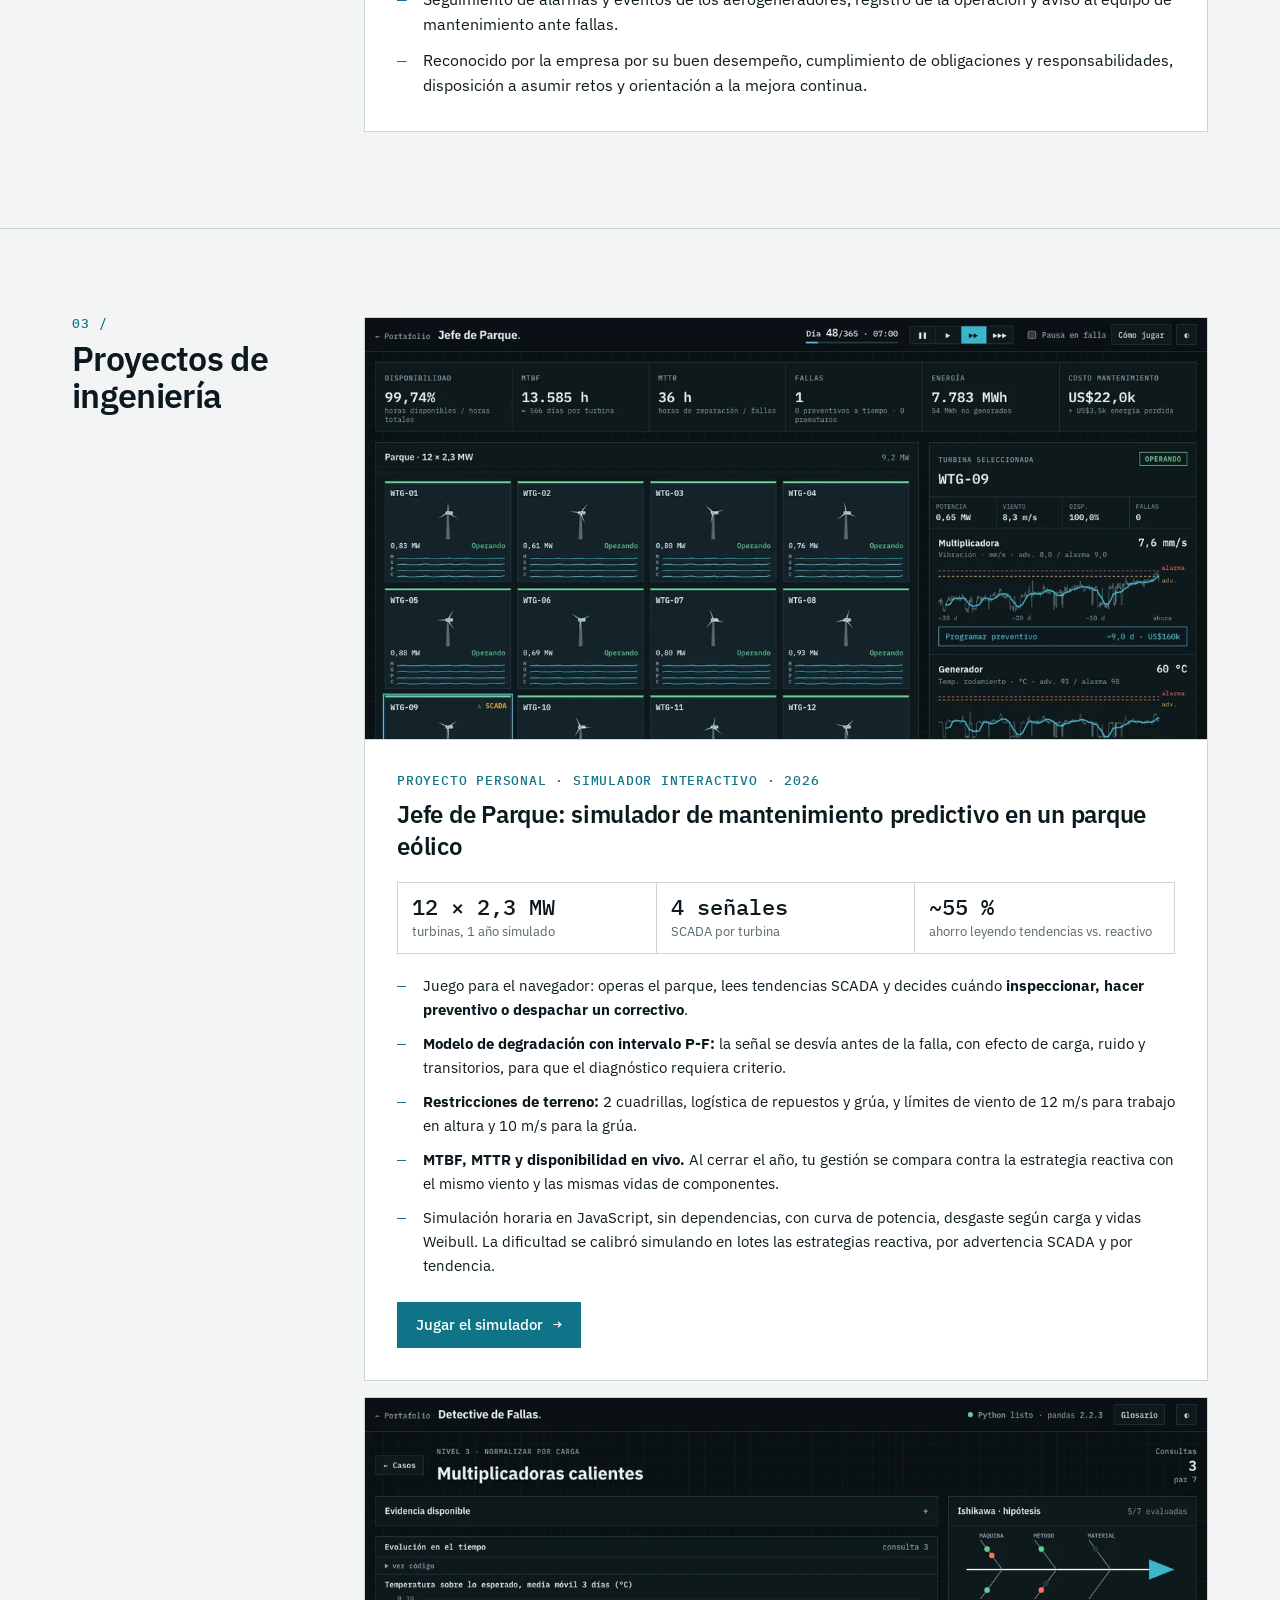
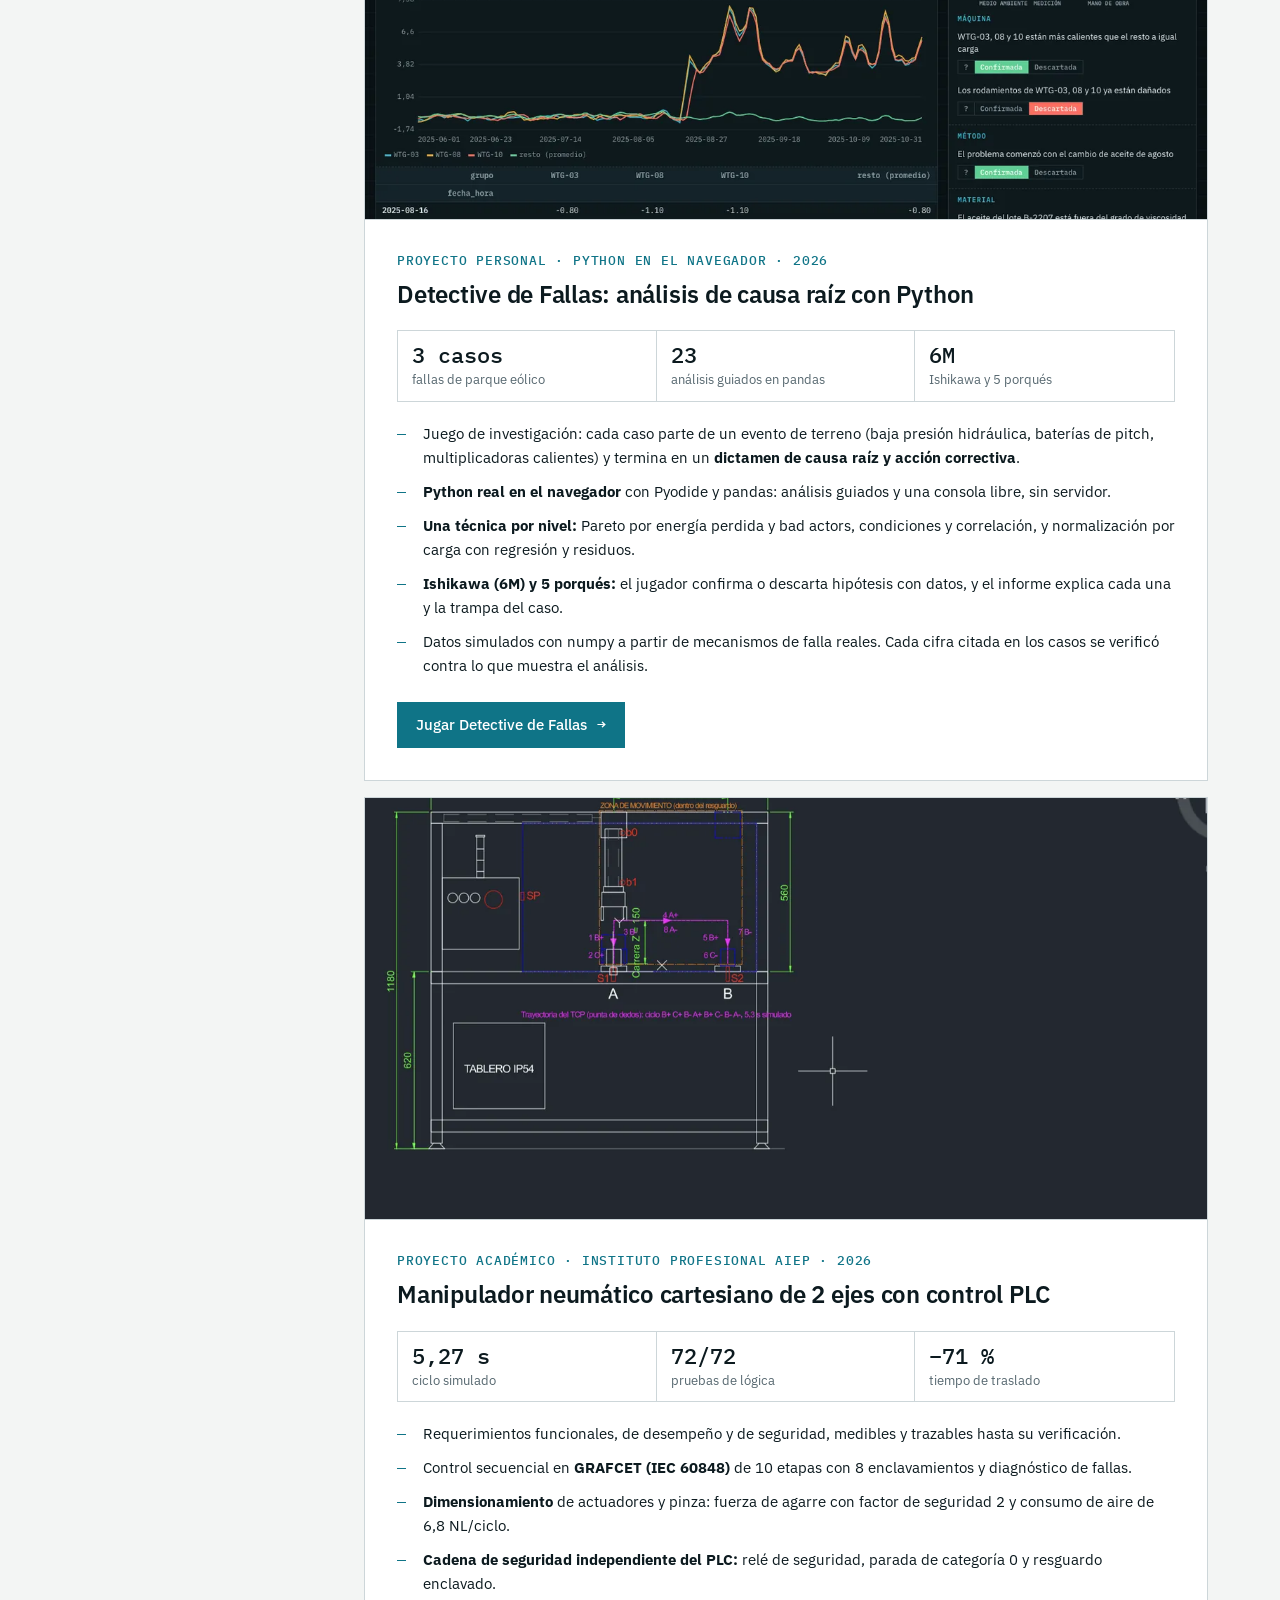
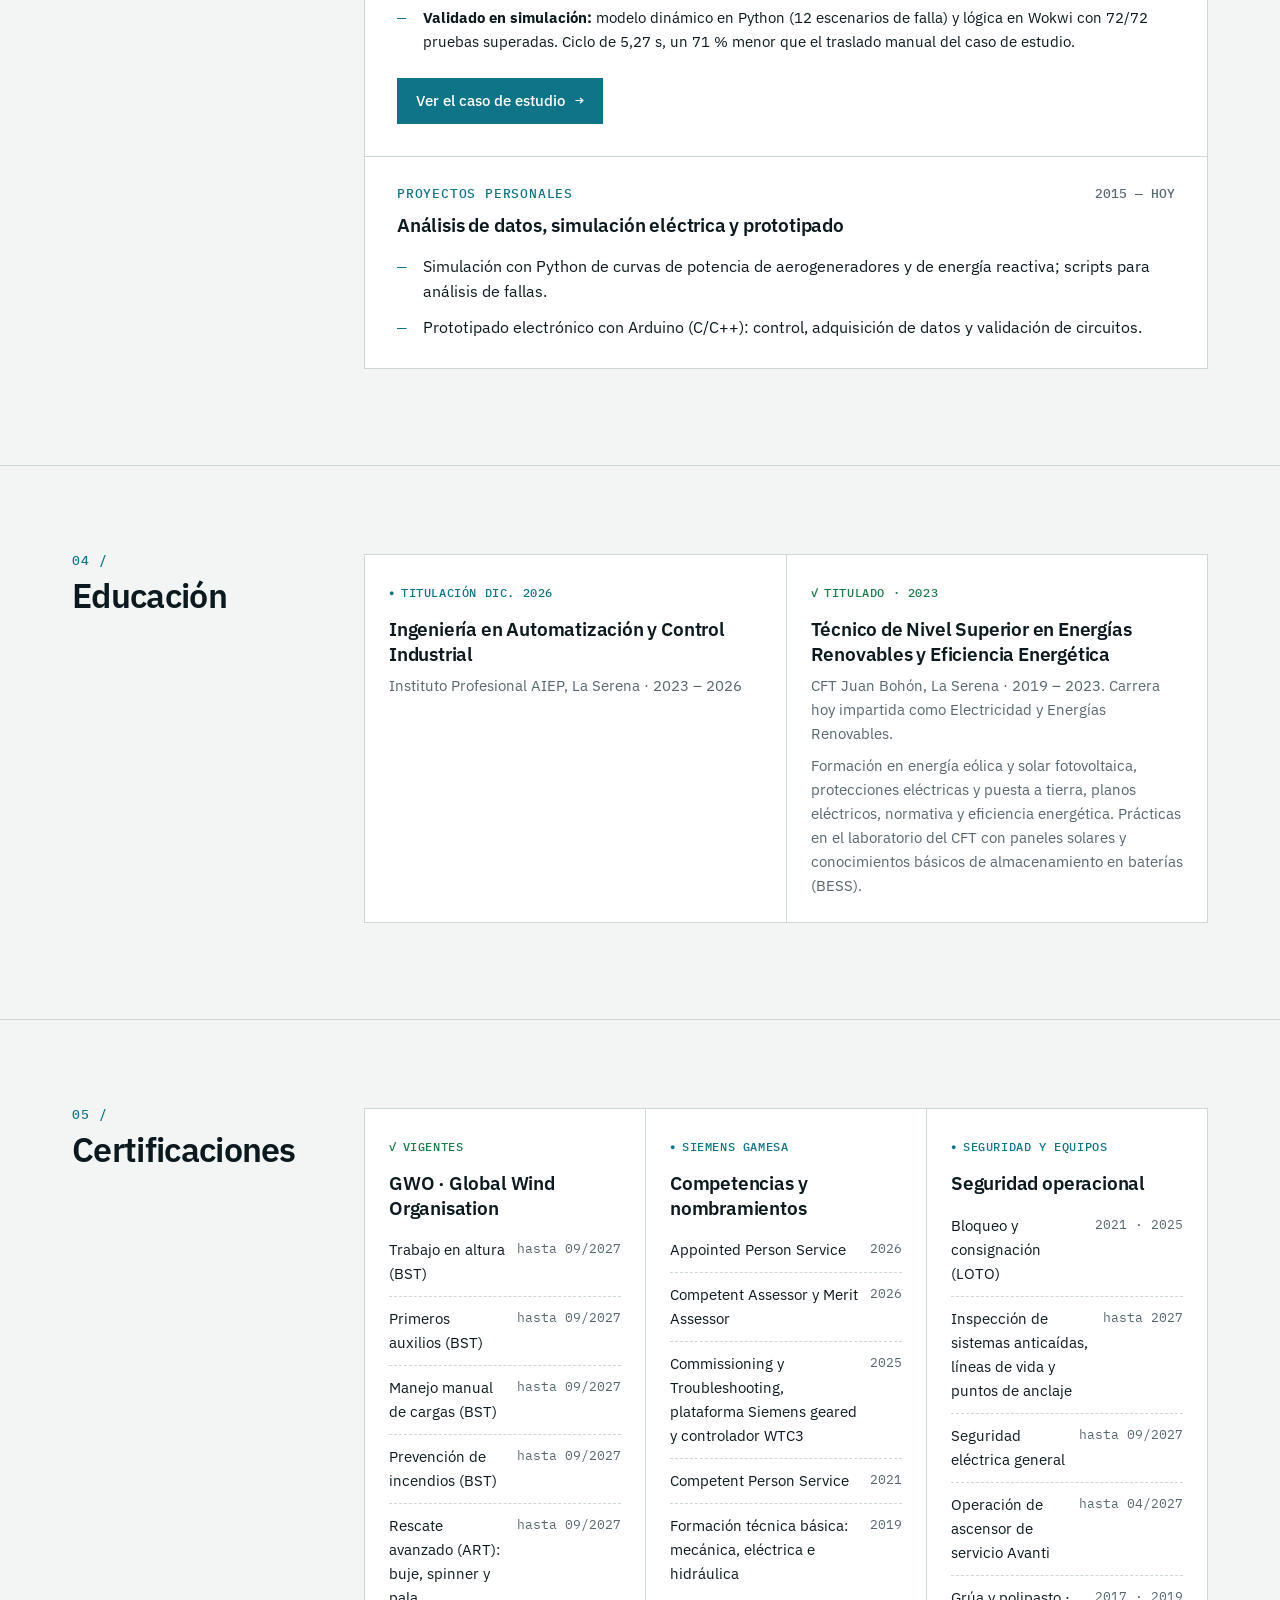
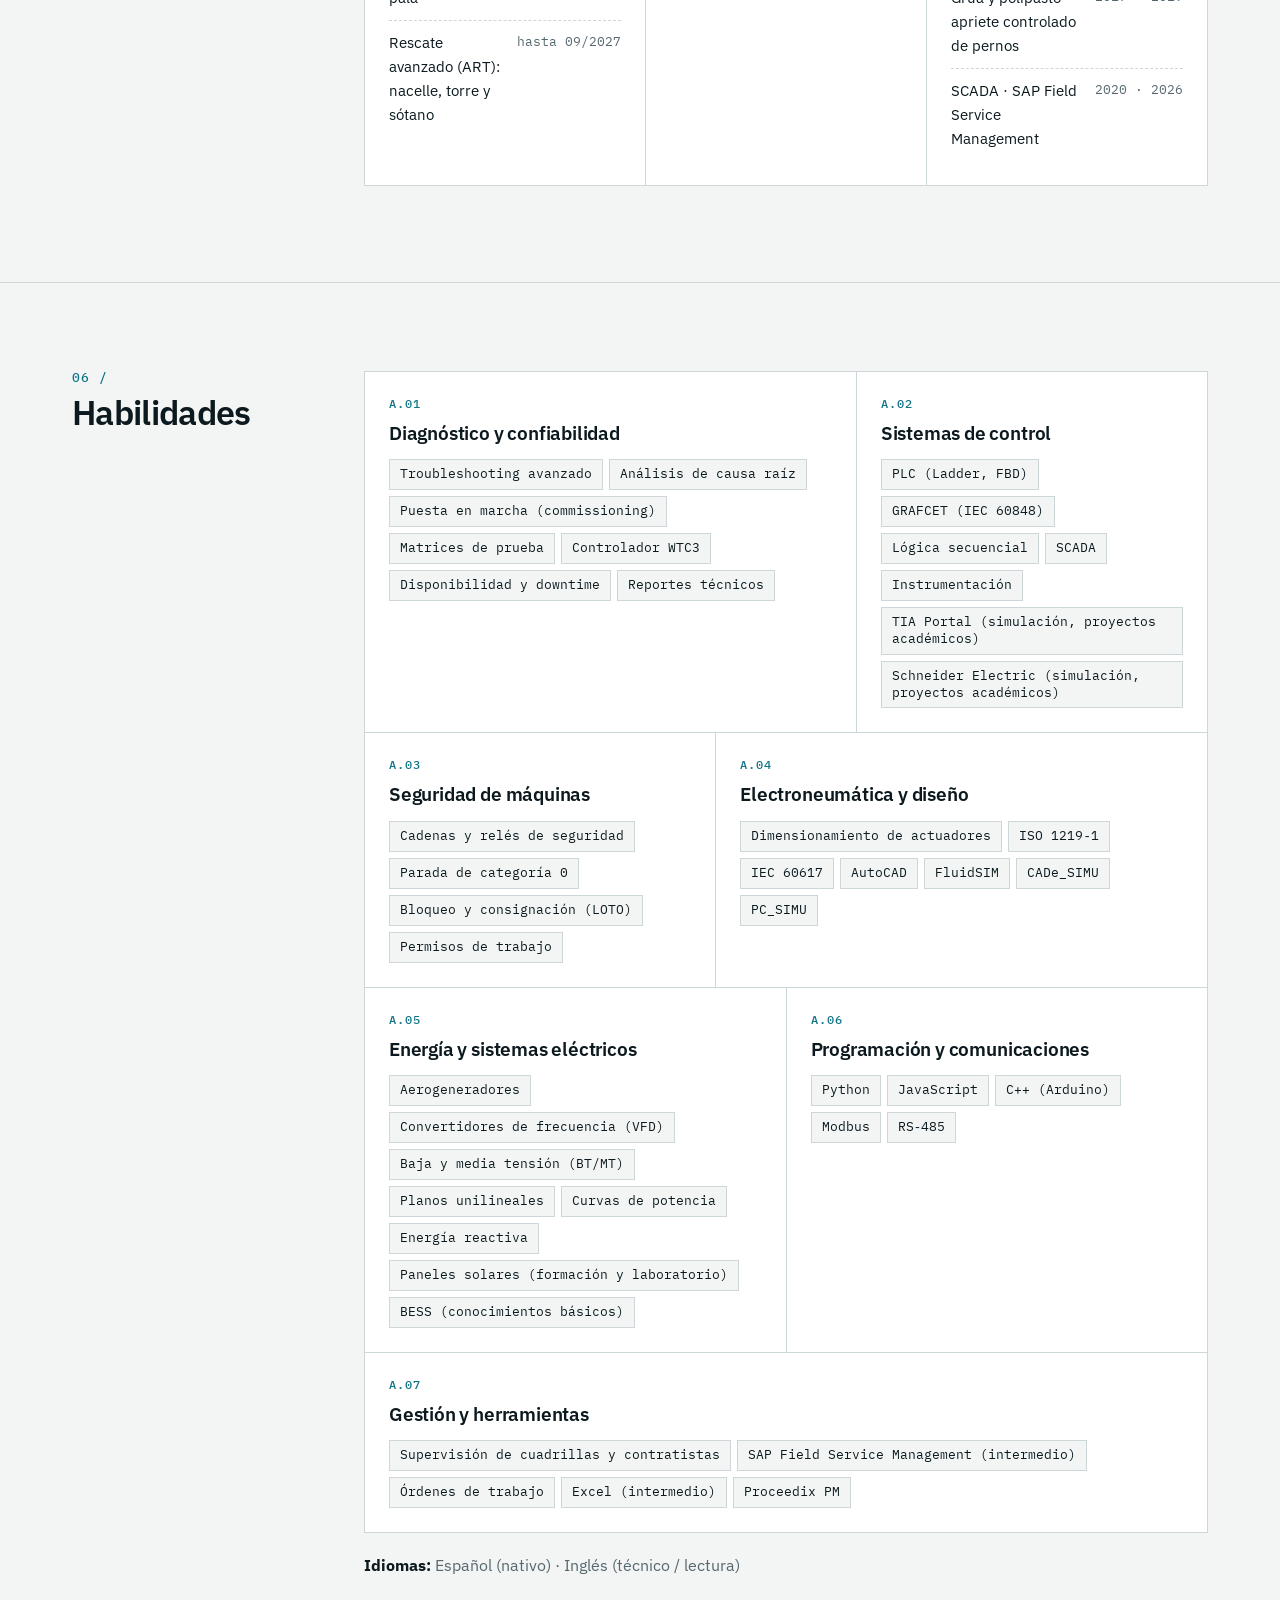
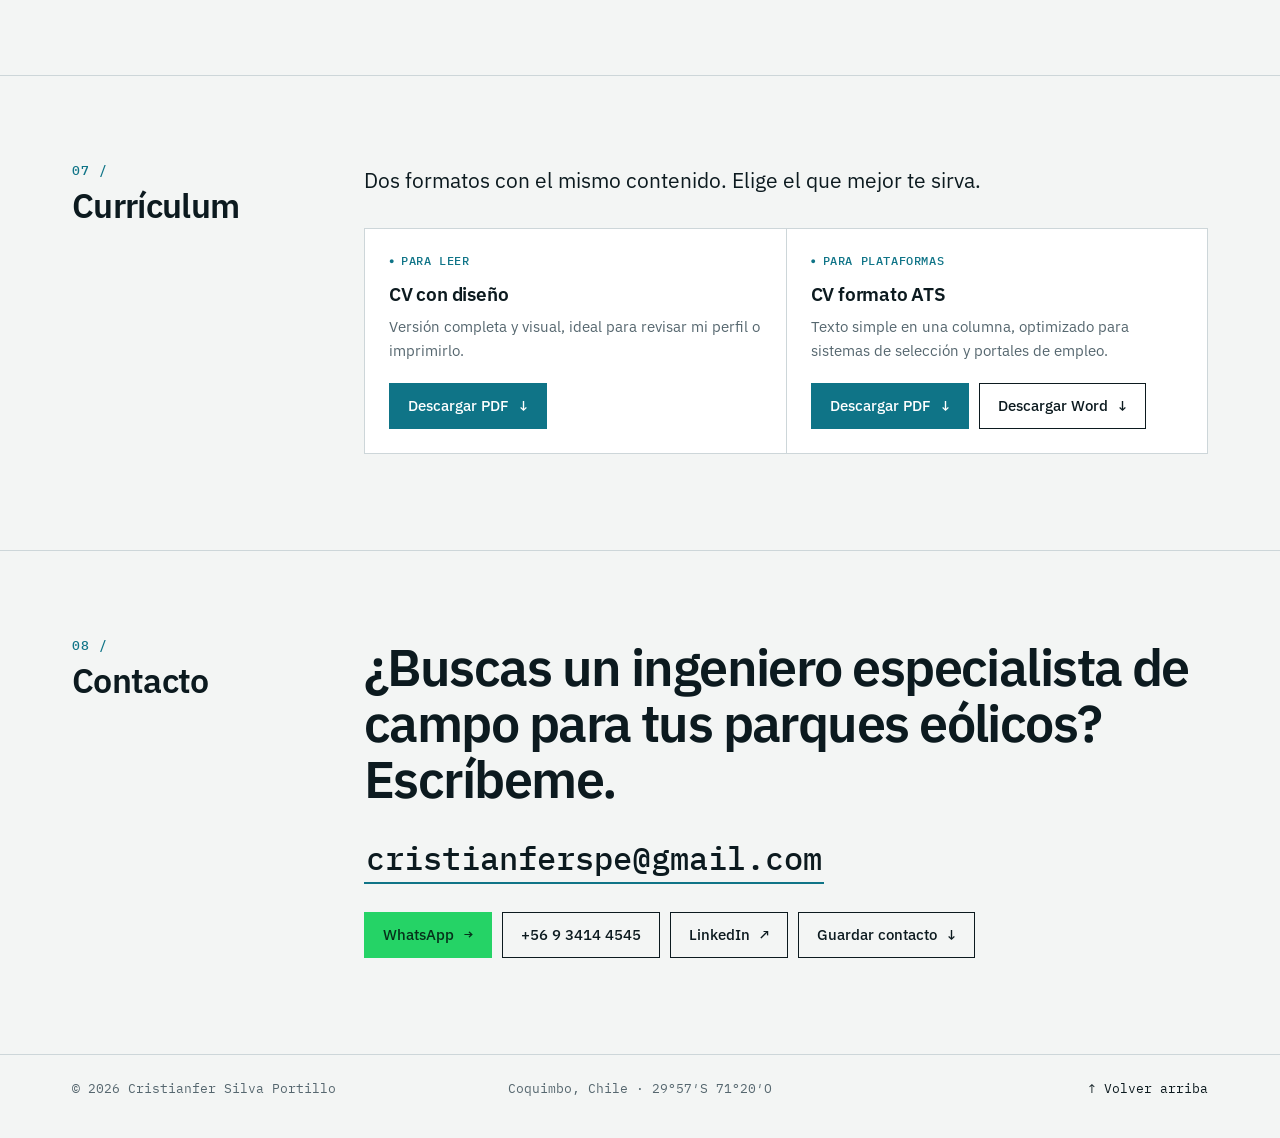
==== commit 85c62f28: "Agrega contacto en los juegos, tarjeta vCard y datos estructurados; actualiza 404, README, sitemap y" ====
--- a/index.html
+++ b/index.html
@@ -18,12 +18,12 @@
 <link rel="preconnect" href="https://fonts.googleapis.com">
 <link rel="preconnect" href="https://fonts.gstatic.com" crossorigin>
 <link rel="stylesheet" href="https://fonts.googleapis.com/css2?family=IBM+Plex+Mono:wght@400;500;600&family=IBM+Plex+Sans:wght@400;500;600;700&display=swap">
-<link rel="stylesheet" href="styles.css?v=20261105">
+<link rel="stylesheet" href="styles.css?v=20261114">
 <script>
   // Aplica el tema guardado antes de pintar (evita el parpadeo claro/oscuro)
   try { var t = localStorage.getItem('theme'); if (t) document.documentElement.dataset.theme = t; } catch (e) {}
 </script>
-<script defer src="main.js?v=20261026"></script>
+<script defer src="main.js?v=20261114"></script>
 <!-- Datos estructurados: ayudan a Google a identificar a la persona, su cargo y sus perfiles -->
 <script type="application/ld+json">
 {
@@ -43,7 +43,20 @@
     "address": { "@type": "PostalAddress", "addressLocality": "Coquimbo", "addressCountry": "CL" },
     "alumniOf": [
       { "@type": "EducationalOrganization", "name": "Instituto Profesional AIEP" },
-      { "@type": "EducationalOrganization", "name": "CFT Juan Bohón" }
+      { "@type": "EducationalOrganization", "name": "CFT Juan Bohón" },
+      { "@type": "Organization", "name": "Siemens Gamesa Renewable Energy" },
+      { "@type": "Organization", "name": "IMPSA" }
+    ],
+    "hasOccupation": {
+      "@type": "Occupation",
+      "name": "Especialista de campo en parques eólicos (Field Service Engineer)",
+      "occupationLocation": { "@type": "Country", "name": "Chile" },
+      "skills": "Puesta en marcha de aerogeneradores, troubleshooting, análisis de causa raíz, confiabilidad, SCADA, PLC, convertidores de frecuencia, supervisión de cuadrillas"
+    },
+    "hasCredential": [
+      { "@type": "EducationalOccupationalCredential", "name": "GWO Basic Safety Training (BST)", "credentialCategory": "certificate", "recognizedBy": { "@type": "Organization", "name": "Global Wind Organisation" } },
+      { "@type": "EducationalOccupationalCredential", "name": "GWO Advanced Rescue Training (ART)", "credentialCategory": "certificate", "recognizedBy": { "@type": "Organization", "name": "Global Wind Organisation" } },
+      { "@type": "EducationalOccupationalCredential", "name": "Técnico de Nivel Superior en Energías Renovables y Eficiencia Energética", "credentialCategory": "degree", "recognizedBy": { "@type": "EducationalOrganization", "name": "CFT Juan Bohón" } }
     ],
     "knowsAbout": ["Energía eólica", "Operación y mantenimiento (O&M)", "Puesta en marcha", "Confiabilidad operacional", "Análisis de causa raíz", "PLC", "GRAFCET", "SCADA", "Seguridad de máquinas", "Python", "Convertidores de frecuencia"],
     "knowsLanguage": ["es", "en"],
@@ -506,6 +519,7 @@
           <a class="btn wa" href="#contacto" id="wa" target="_blank" rel="noopener">WhatsApp <span class="arr">→</span></a>
           <a class="btn" href="#contacto" id="tel">Teléfono</a>
           <a class="btn" href="https://www.linkedin.com/in/cristianfer-silva-portillo" target="_blank" rel="noopener" id="linkedin">LinkedIn <span class="arr">↗</span></a>
+          <a class="btn" href="#contacto" id="vcf" download="Cristianfer_Silva_Portillo.vcf" data-goatcounter-click="vcard" hidden>Guardar contacto <span class="arr">↓</span></a>
         </div>
       </div>
     </div>
--- a/styles.css
+++ b/styles.css
@@ -39,6 +39,7 @@
 
 /* ---------- 2. Base ---------- */
 *, *::before, *::after { box-sizing: border-box; }
+[hidden] { display: none !important; }
 html { scroll-behavior: smooth; scroll-padding-top: calc(var(--nav-h) + 8px); -webkit-text-size-adjust: 100%; }
 body {
   margin: 0; background: var(--bg); color: var(--ink);
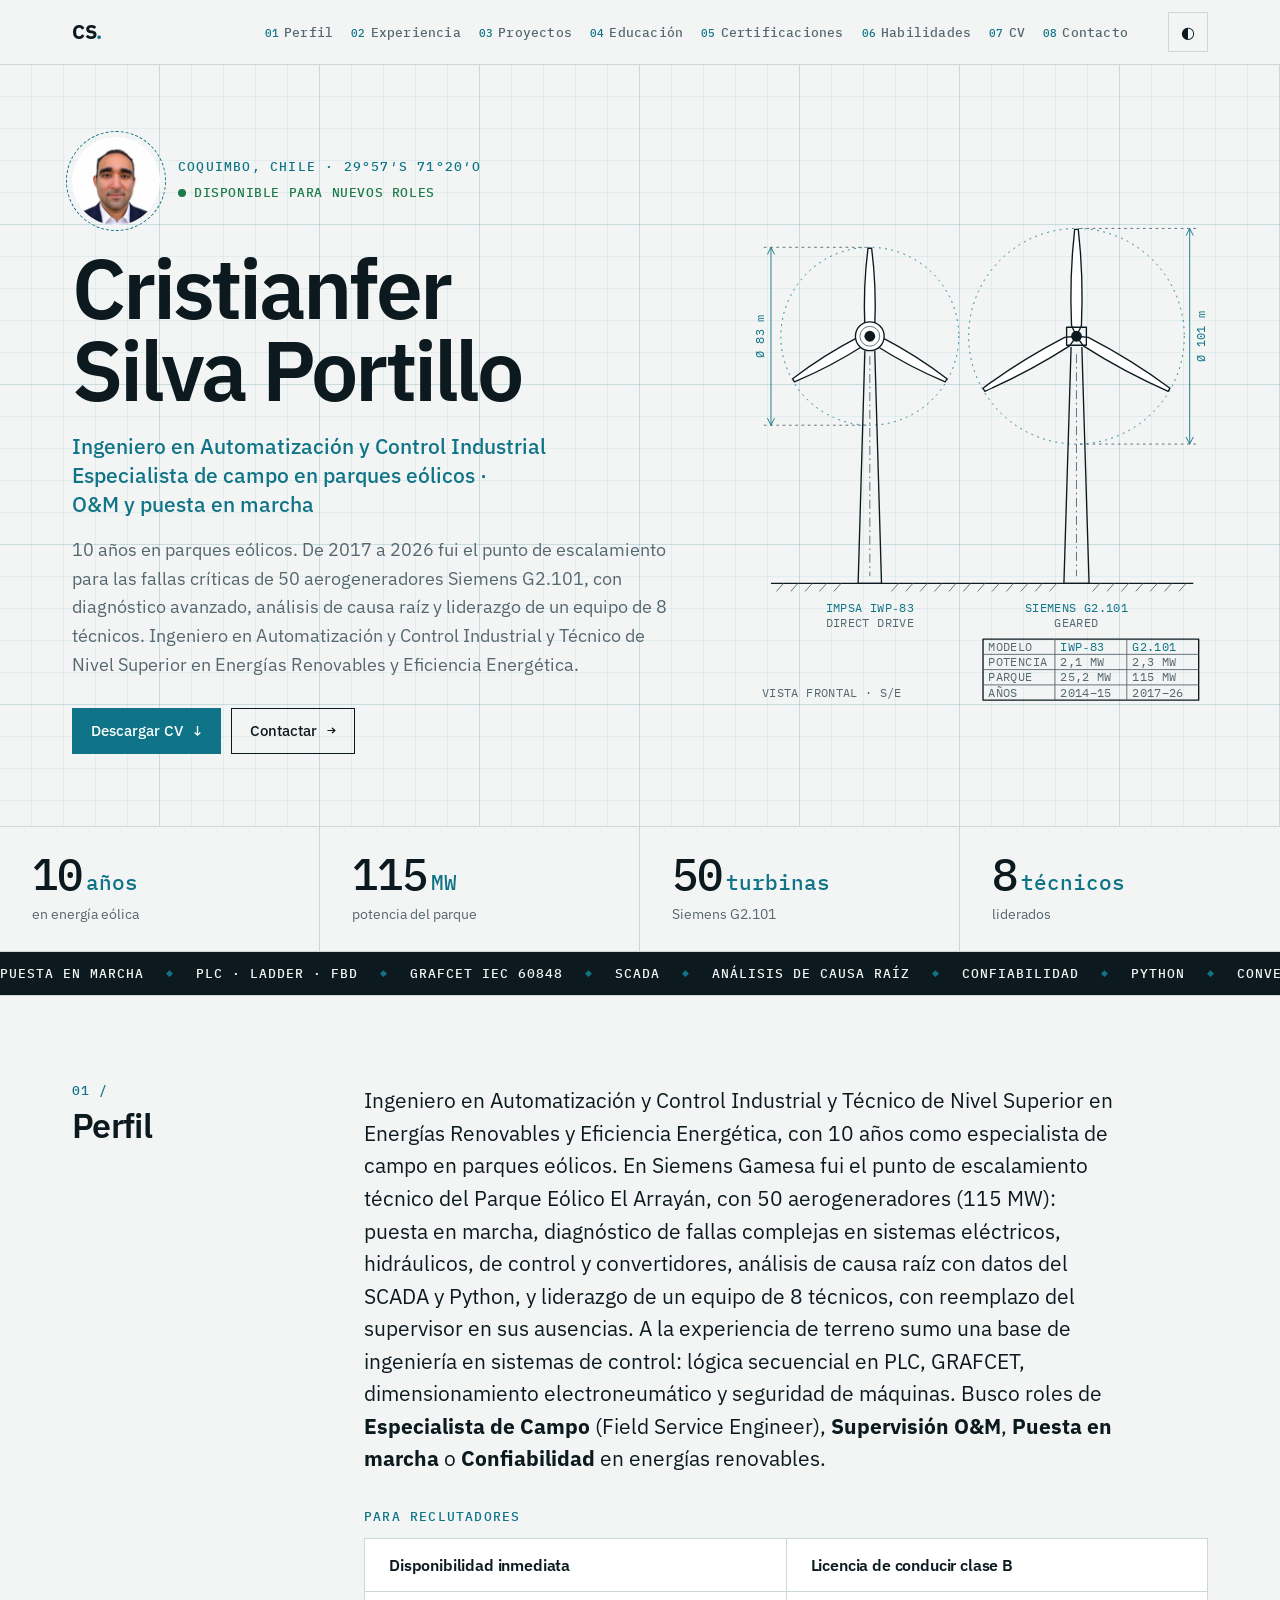
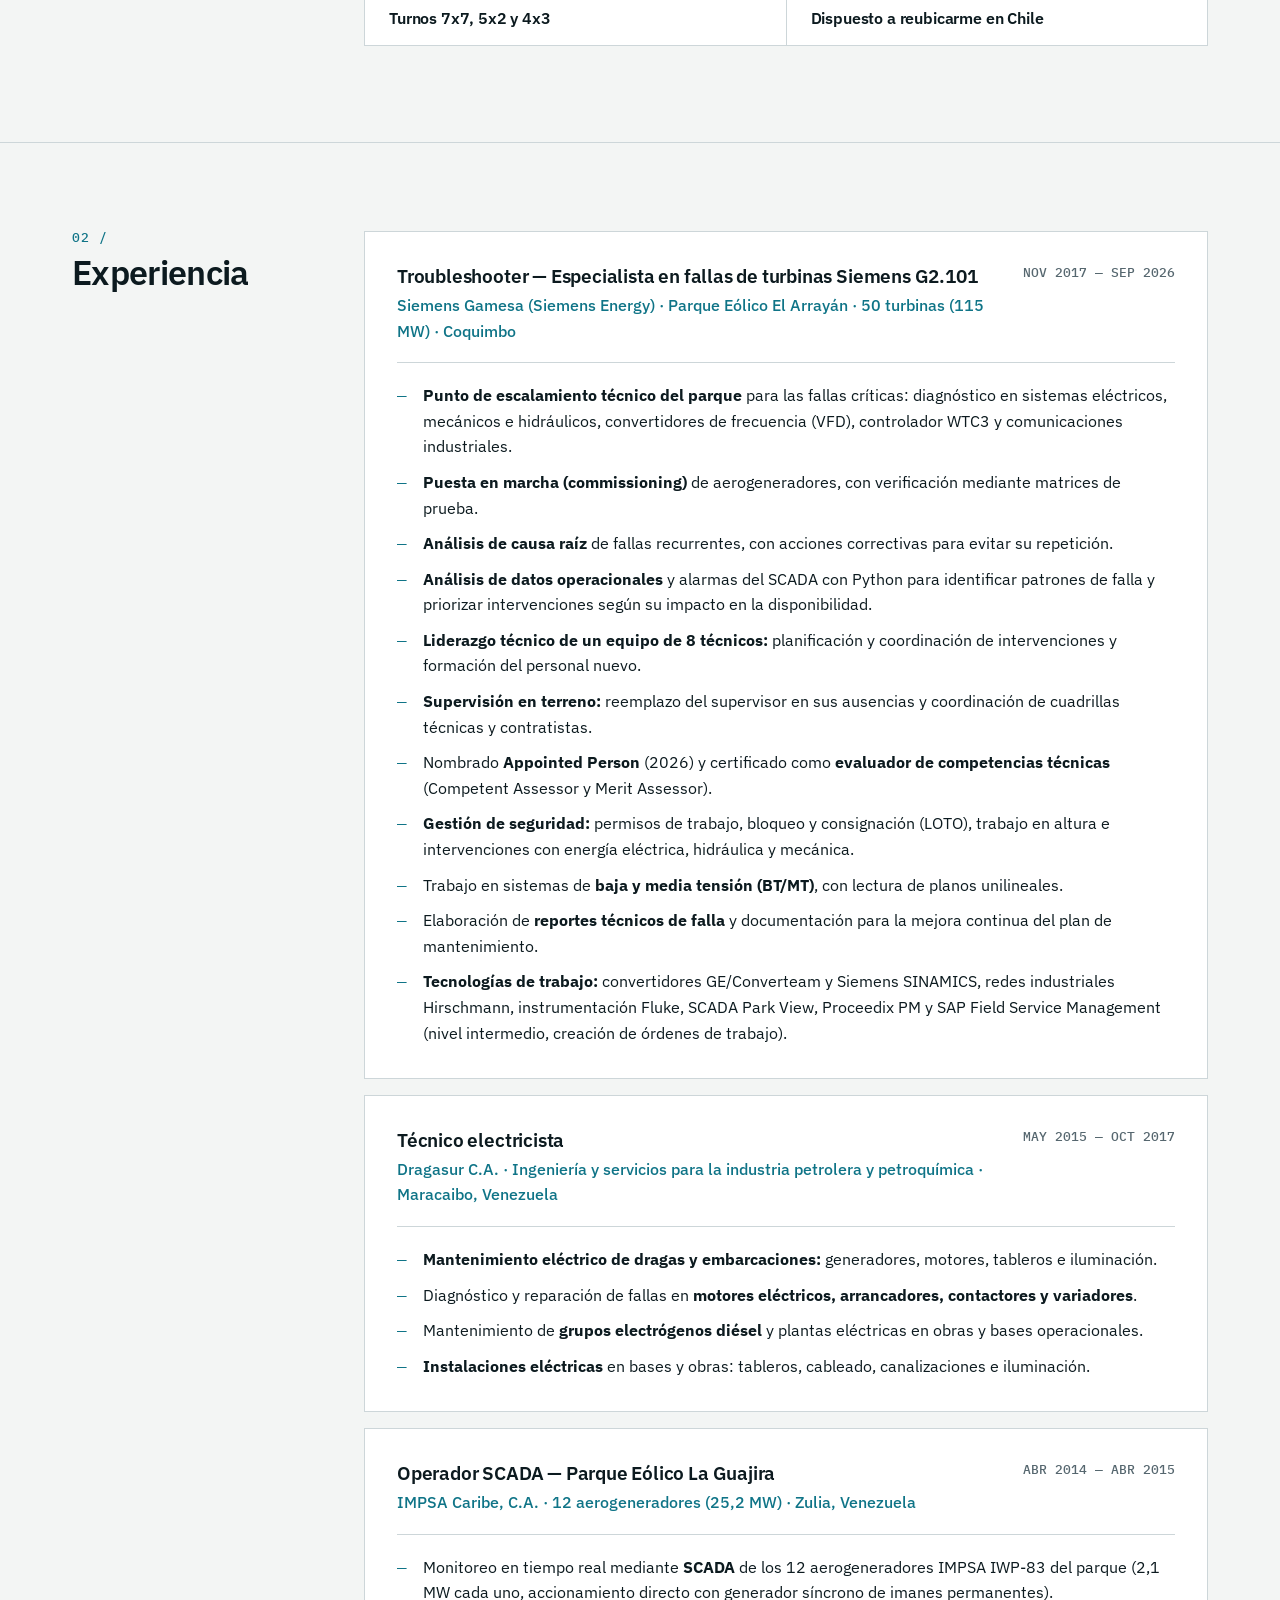
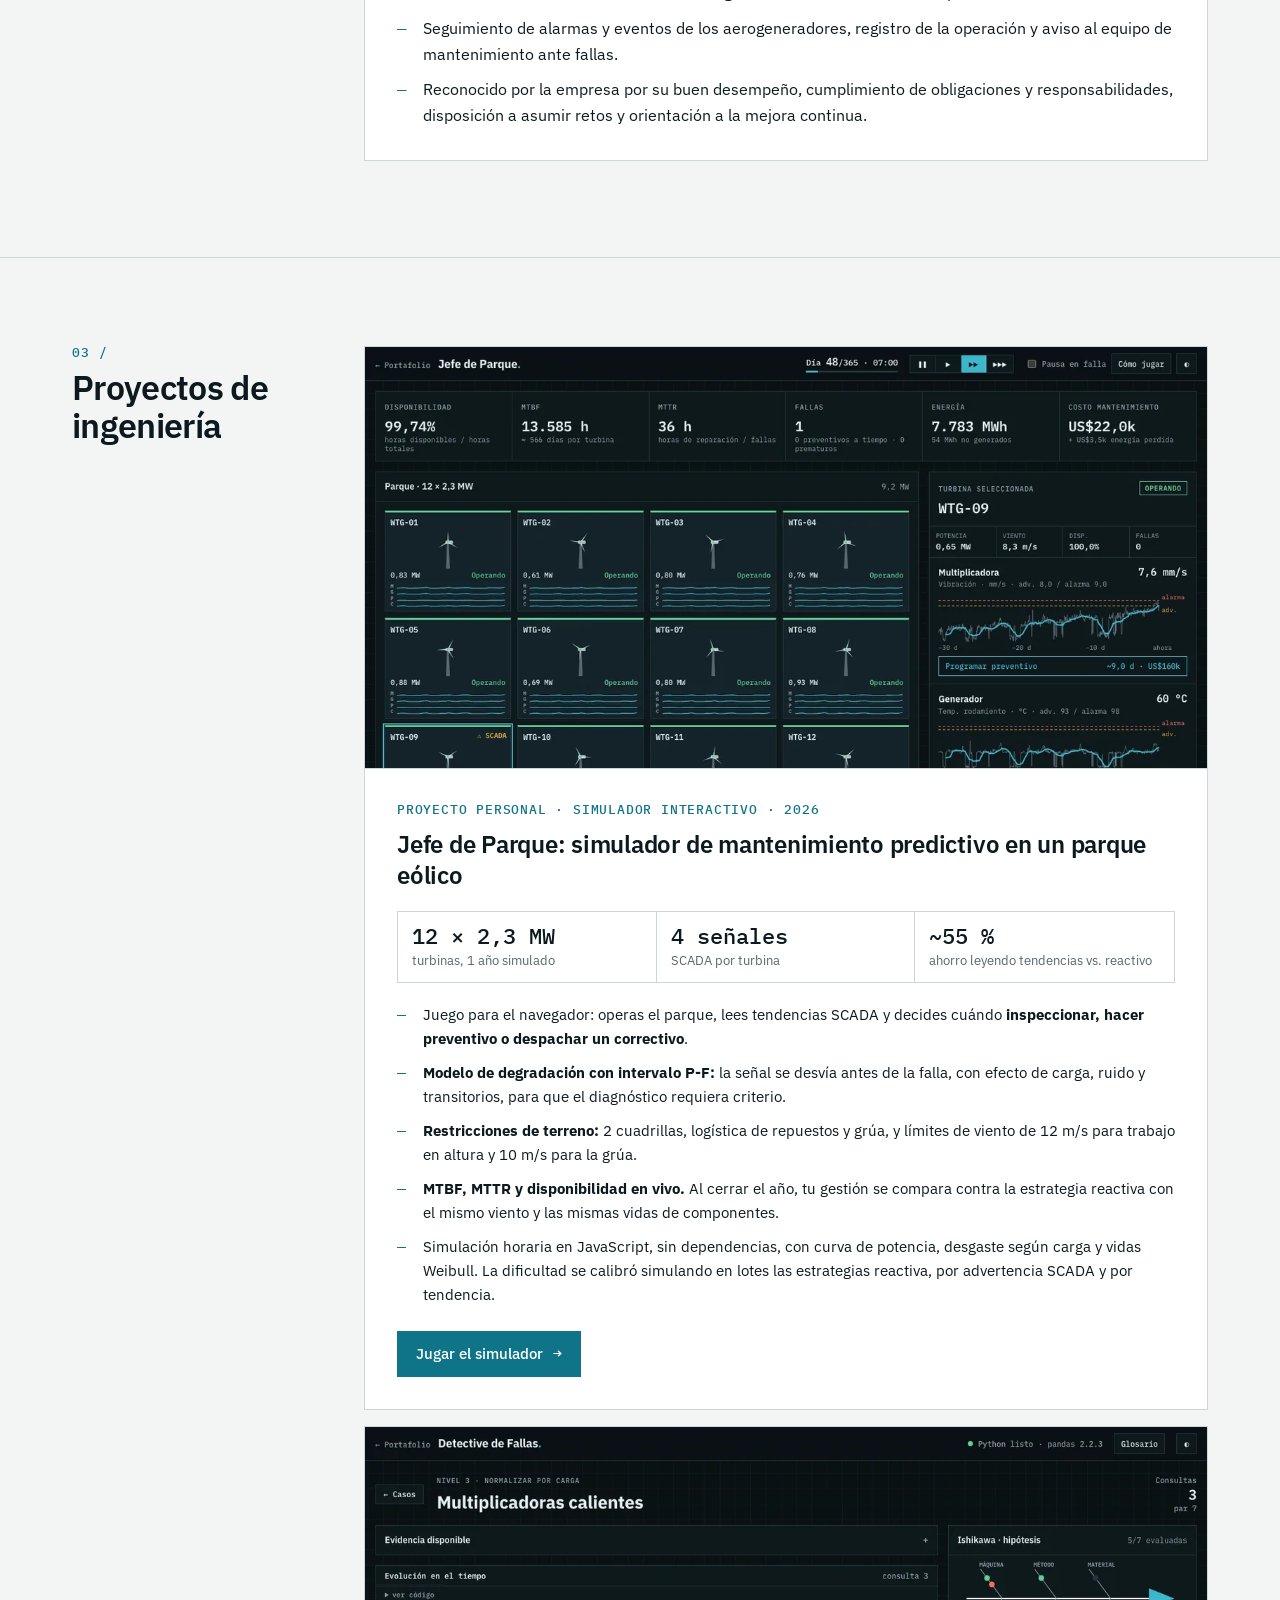
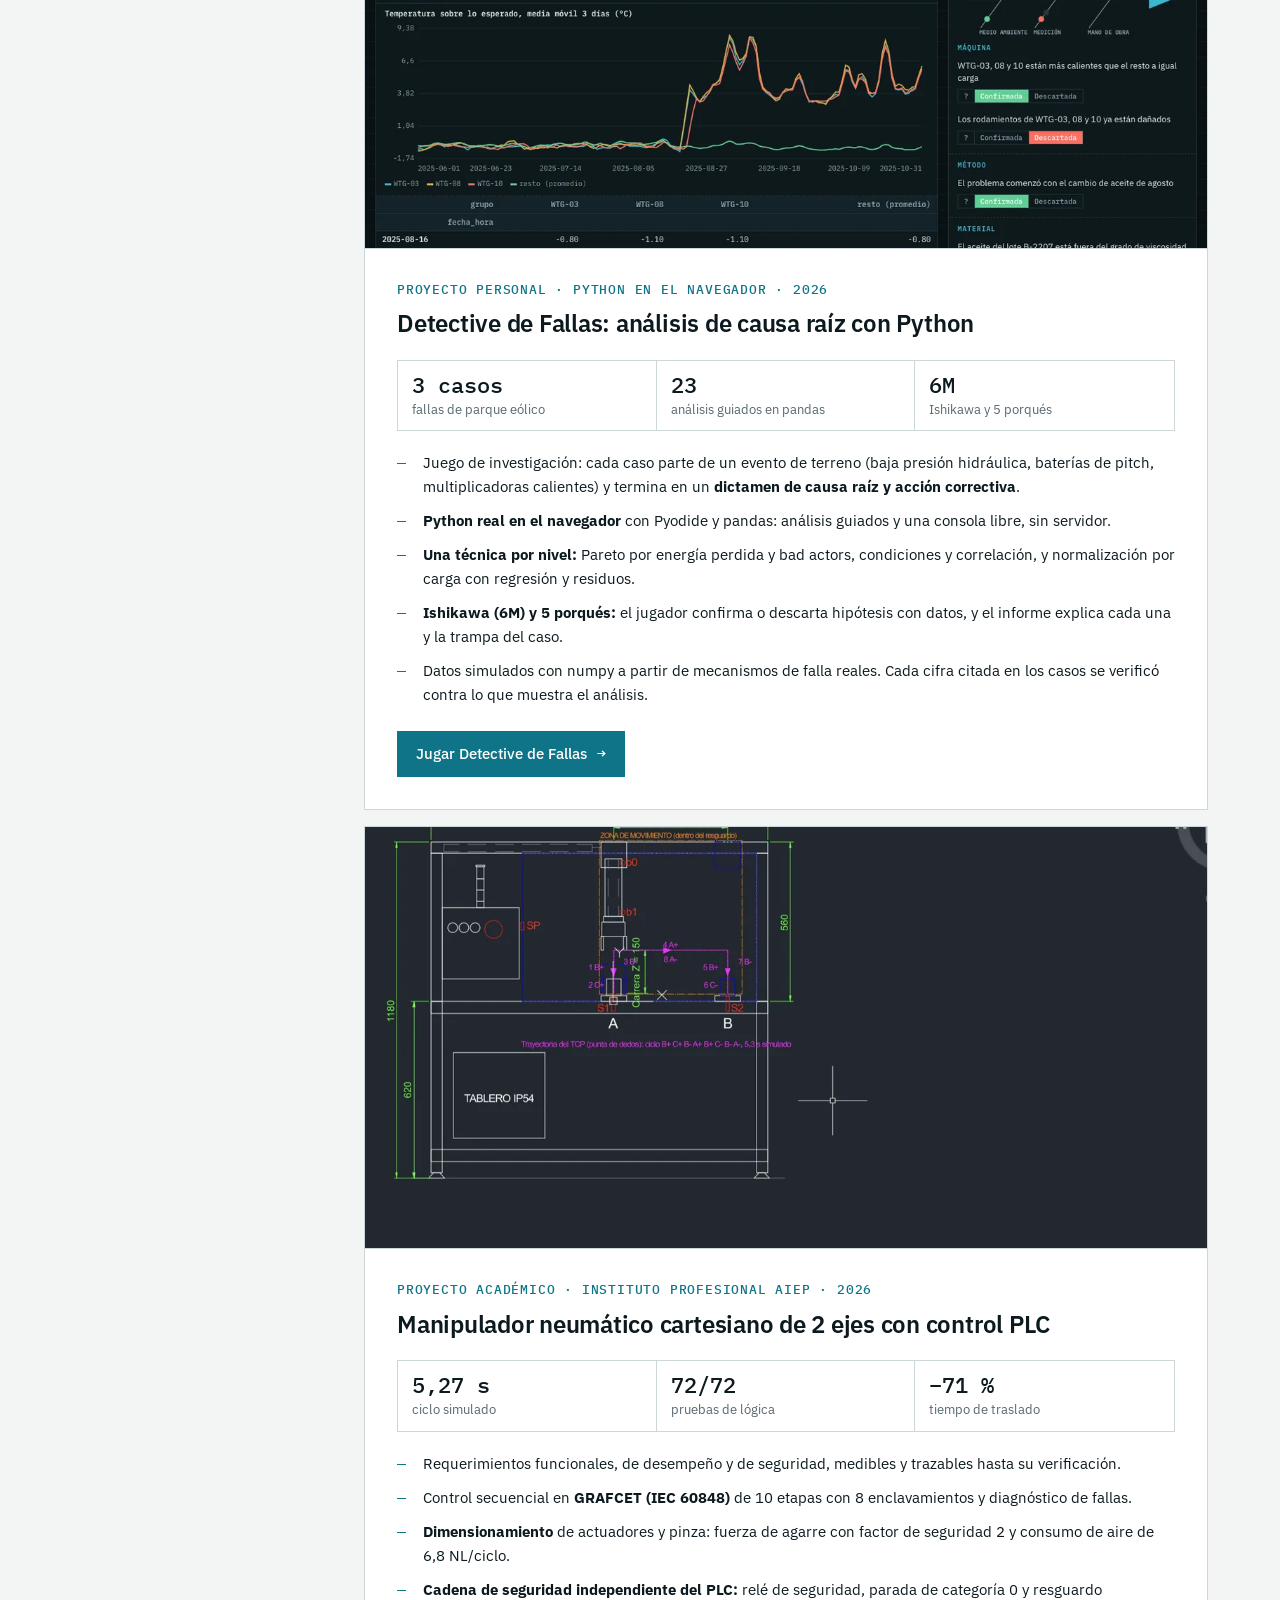
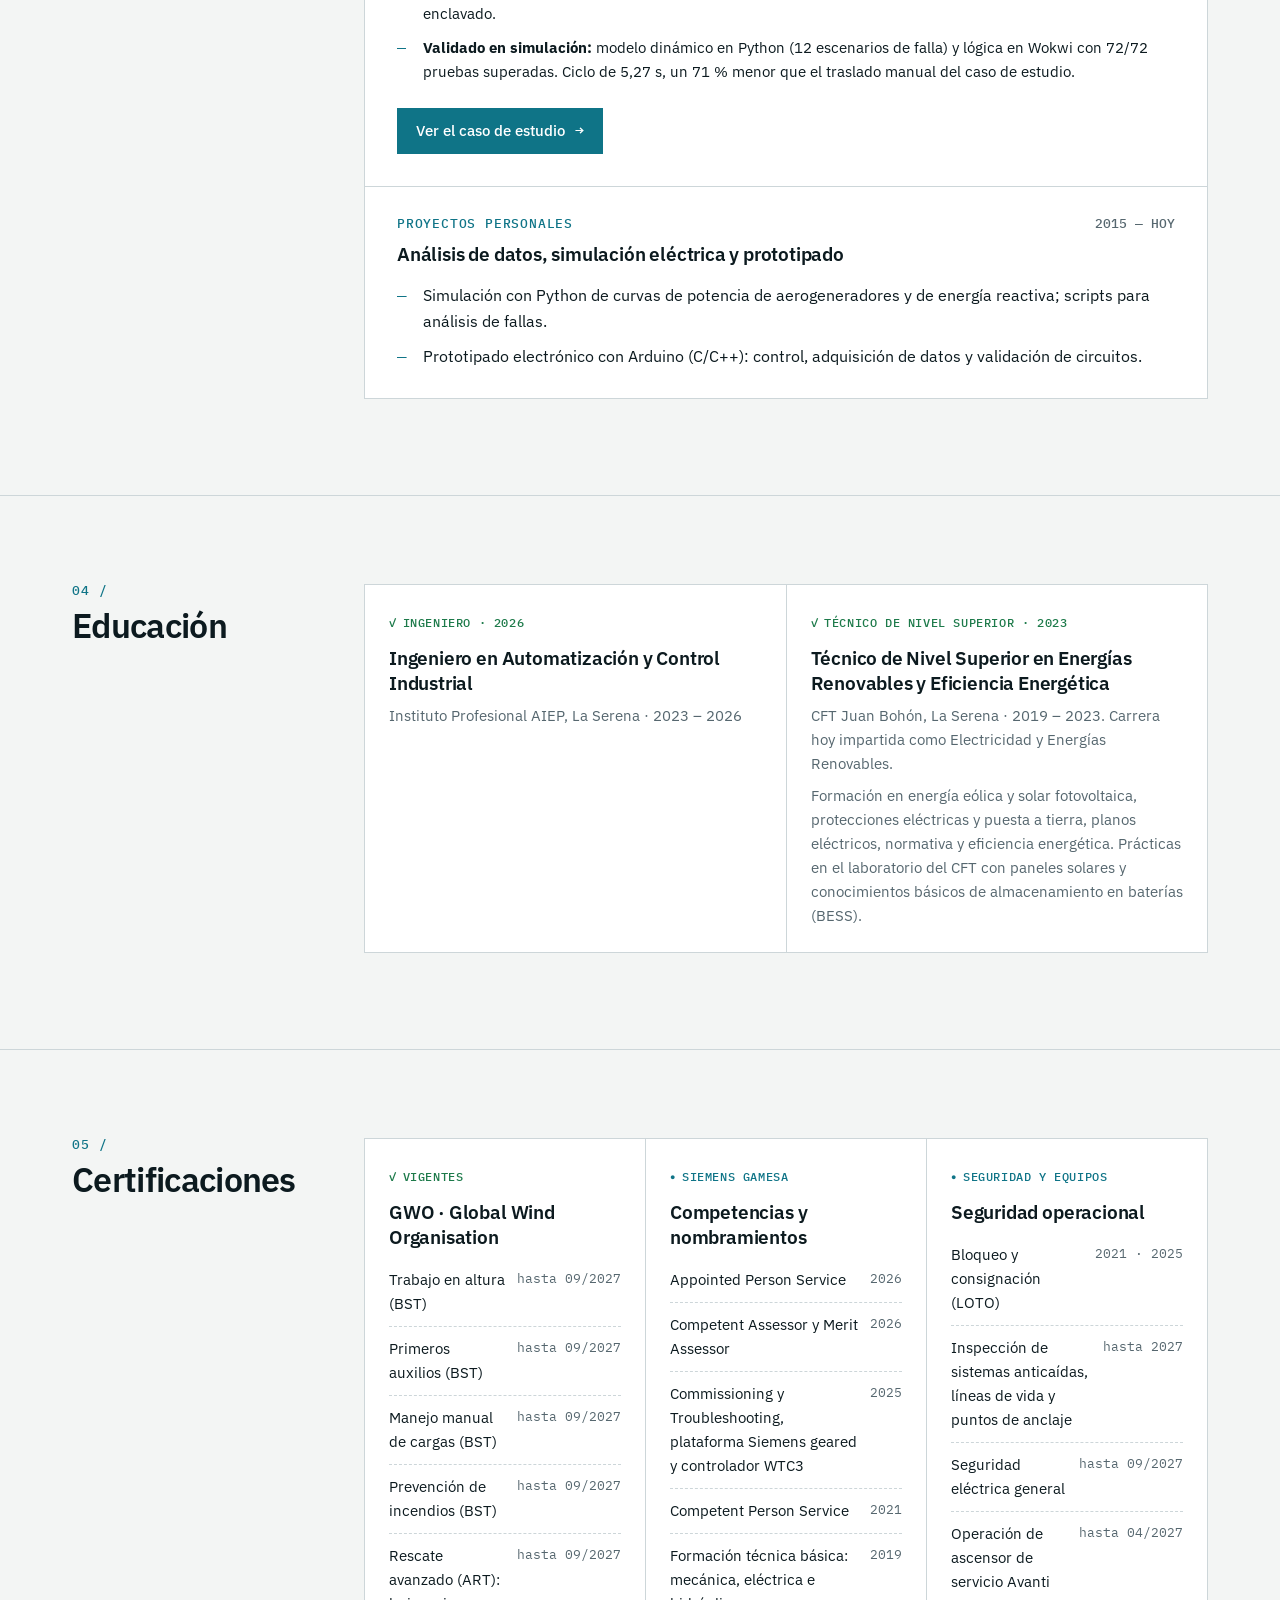
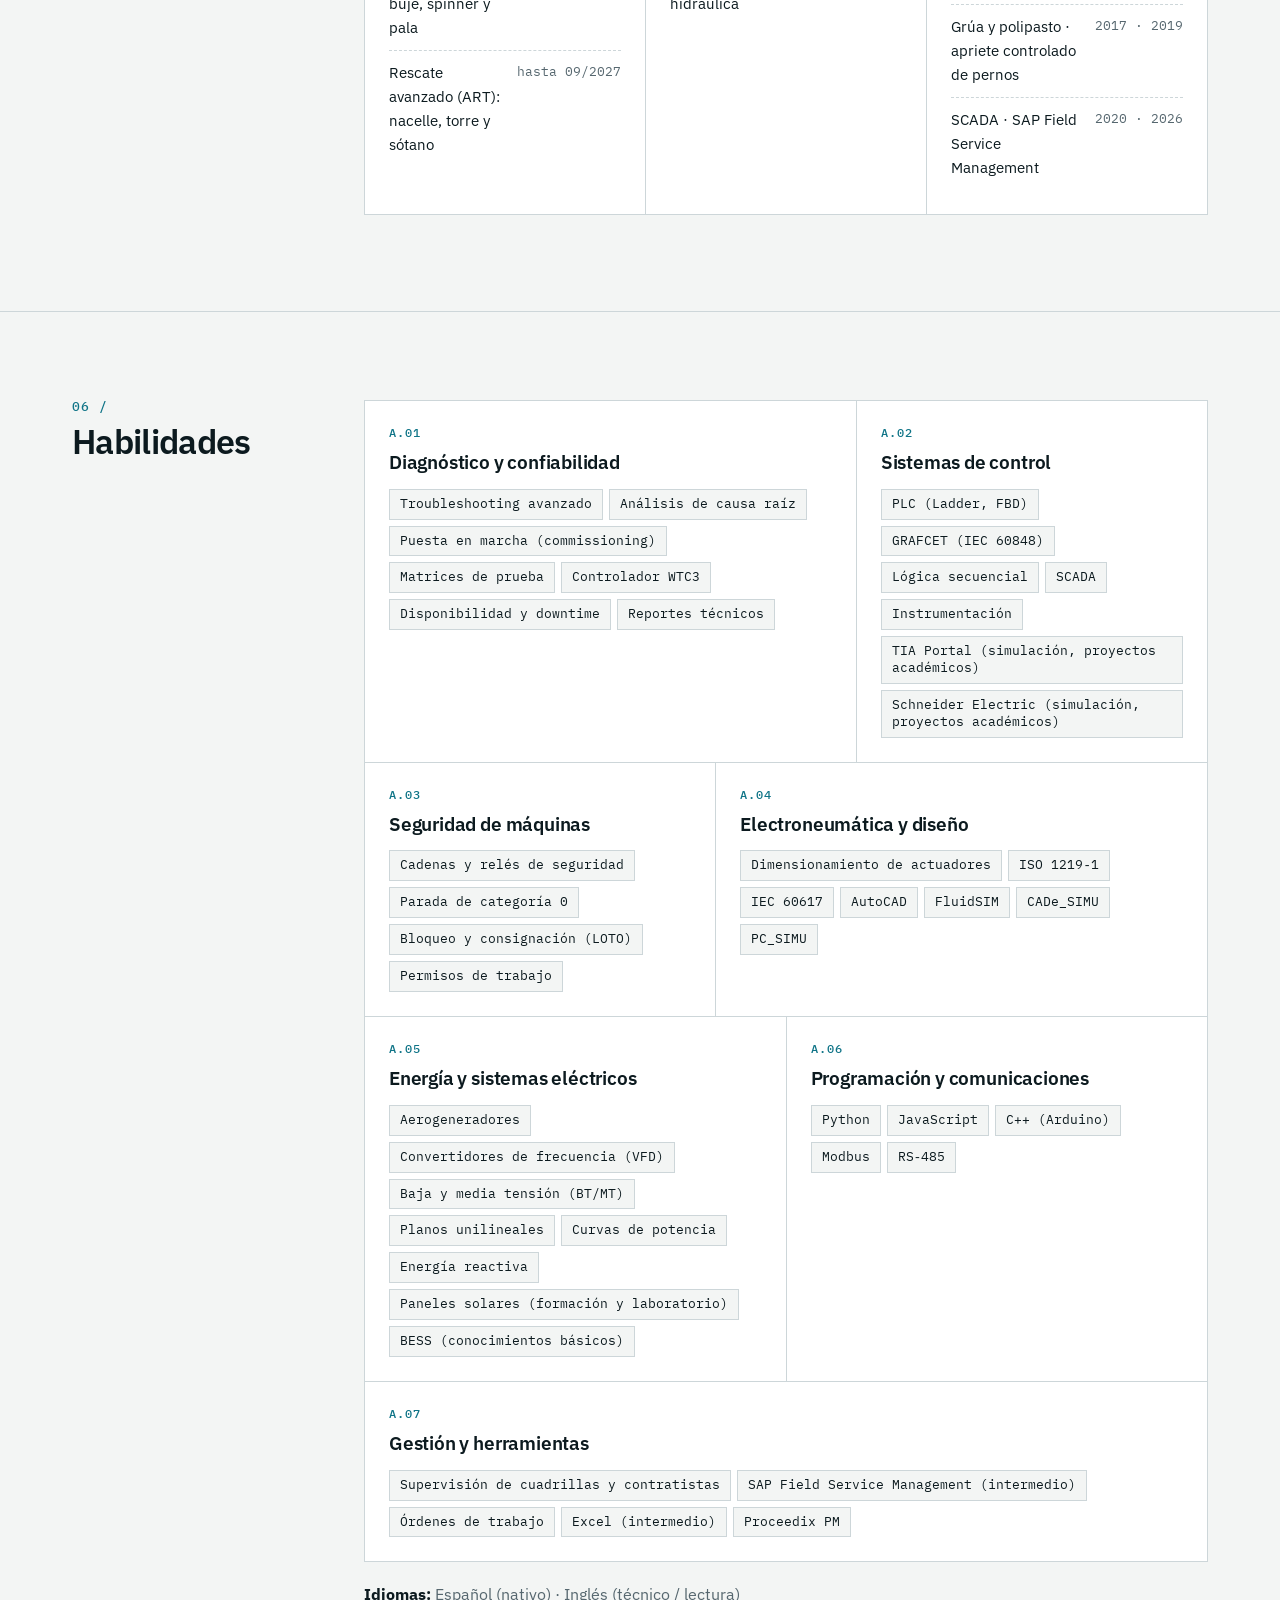
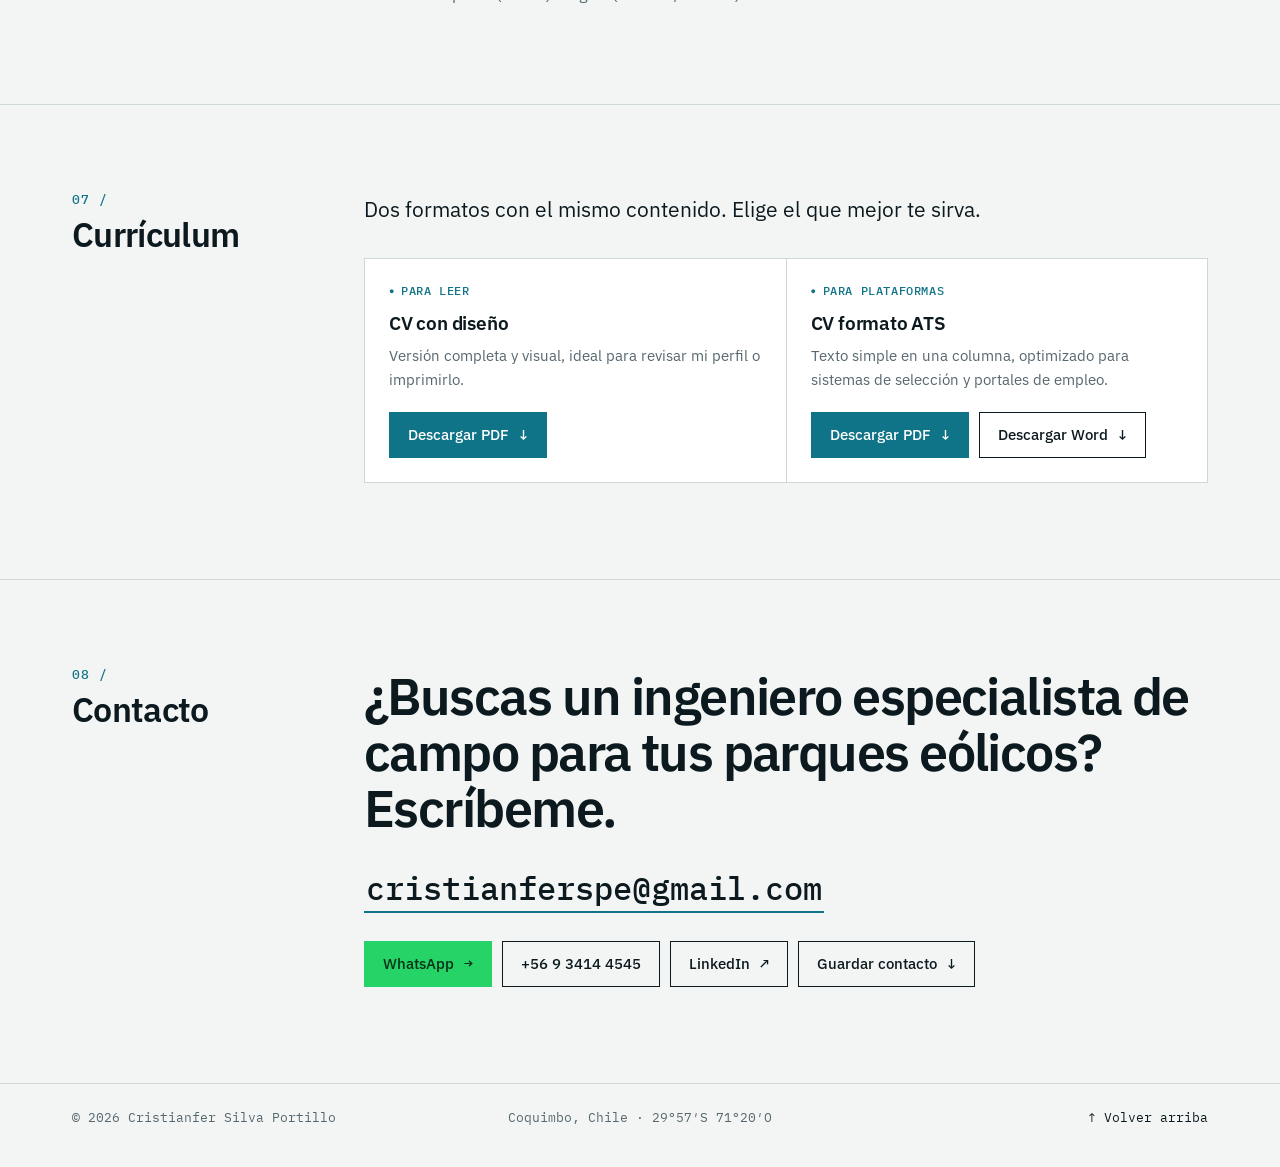
==== commit f1bc625a: "Presenta el perfil como Ingeniero en Automatización y Control Industrial y Técnico de Nivel Superior" ====
--- a/index.html
+++ b/index.html
@@ -3,14 +3,14 @@
 <head>
 <meta charset="utf-8">
 <meta name="viewport" content="width=device-width, initial-scale=1">
-<title>Cristianfer Silva Portillo · Especialista de campo en parques eólicos · O&amp;M y puesta en marcha</title>
-<meta name="description" content="Especialista de campo en parques eólicos, O&amp;M y puesta en marcha: 10 años en diagnóstico de fallas, análisis de causa raíz y confiabilidad de aerogeneradores Siemens G2.101. Ingeniero en Automatización y Control Industrial (titulación dic. 2026). Coquimbo, Chile.">
+<title>Cristianfer Silva Portillo · Ingeniero en Automatización y Control Industrial · Especialista de campo en parques eólicos</title>
+<meta name="description" content="Ingeniero en Automatización y Control Industrial y Técnico de Nivel Superior en Energías Renovables y Eficiencia Energética. Especialista de campo en parques eólicos, O&amp;M y puesta en marcha: 10 años en diagnóstico de fallas, análisis de causa raíz y confiabilidad de aerogeneradores Siemens G2.101. Coquimbo, Chile.">
 <link rel="canonical" href="https://cristianferspe-ui.github.io/cristianferspe-ui/">
 <meta property="og:type" content="website">
-<meta property="og:title" content="Cristianfer Silva Portillo · Especialista de campo en parques eólicos · O&amp;M y puesta en marcha">
-<meta property="og:description" content="10 años en parques eólicos: O&amp;M, puesta en marcha, diagnóstico de fallas críticas, análisis de causa raíz y confiabilidad de aerogeneradores. Ingeniero en Automatización y Control Industrial (titulación dic. 2026).">
+<meta property="og:title" content="Cristianfer Silva Portillo · Ingeniero en Automatización y Control Industrial · Especialista de campo en parques eólicos">
+<meta property="og:description" content="10 años en parques eólicos: O&amp;M, puesta en marcha, diagnóstico de fallas críticas, análisis de causa raíz y confiabilidad de aerogeneradores. Ingeniero en Automatización y Control Industrial y Técnico de Nivel Superior en Energías Renovables.">
 <meta property="og:url" content="https://cristianferspe-ui.github.io/cristianferspe-ui/">
-<meta property="og:image" content="https://cristianferspe-ui.github.io/cristianferspe-ui/og.png?v=4">
+<meta property="og:image" content="https://cristianferspe-ui.github.io/cristianferspe-ui/og.png?v=5">
 <meta property="og:locale" content="es_CL">
 <meta name="twitter:card" content="summary_large_image">
 <meta name="theme-color" content="#0f7487">
@@ -18,12 +18,12 @@
 <link rel="preconnect" href="https://fonts.googleapis.com">
 <link rel="preconnect" href="https://fonts.gstatic.com" crossorigin>
 <link rel="stylesheet" href="https://fonts.googleapis.com/css2?family=IBM+Plex+Mono:wght@400;500;600&family=IBM+Plex+Sans:wght@400;500;600;700&display=swap">
-<link rel="stylesheet" href="styles.css?v=20261114">
+<link rel="stylesheet" href="styles.css?v=20261121">
 <script>
   // Aplica el tema guardado antes de pintar (evita el parpadeo claro/oscuro)
   try { var t = localStorage.getItem('theme'); if (t) document.documentElement.dataset.theme = t; } catch (e) {}
 </script>
-<script defer src="main.js?v=20261114"></script>
+<script defer src="main.js?v=20261121"></script>
 <!-- Datos estructurados: ayudan a Google a identificar a la persona, su cargo y sus perfiles -->
 <script type="application/ld+json">
 {
@@ -38,8 +38,8 @@
     "url": "https://cristianferspe-ui.github.io/cristianferspe-ui/",
     "email": "mailto:cristianferspe@gmail.com",
     "image": "https://cristianferspe-ui.github.io/cristianferspe-ui/img/foto.jpg",
-    "jobTitle": "Especialista de campo en parques eólicos · O&M y puesta en marcha",
-    "description": "Especialista de campo con 10 años en parques eólicos: diagnóstico de fallas críticas, análisis de causa raíz y confiabilidad de aerogeneradores Siemens G2.101, liderando un equipo de 8 técnicos. Ingeniero en Automatización y Control Industrial (titulación dic. 2026).",
+    "jobTitle": "Ingeniero en Automatización y Control Industrial · Especialista de campo en parques eólicos",
+    "description": "Especialista de campo con 10 años en parques eólicos: diagnóstico de fallas críticas, análisis de causa raíz y confiabilidad de aerogeneradores Siemens G2.101, liderando un equipo de 8 técnicos. Ingeniero en Automatización y Control Industrial y Técnico de Nivel Superior en Energías Renovables y Eficiencia Energética.",
     "address": { "@type": "PostalAddress", "addressLocality": "Coquimbo", "addressCountry": "CL" },
     "alumniOf": [
       { "@type": "EducationalOrganization", "name": "Instituto Profesional AIEP" },
@@ -56,6 +56,7 @@
     "hasCredential": [
       { "@type": "EducationalOccupationalCredential", "name": "GWO Basic Safety Training (BST)", "credentialCategory": "certificate", "recognizedBy": { "@type": "Organization", "name": "Global Wind Organisation" } },
       { "@type": "EducationalOccupationalCredential", "name": "GWO Advanced Rescue Training (ART)", "credentialCategory": "certificate", "recognizedBy": { "@type": "Organization", "name": "Global Wind Organisation" } },
+      { "@type": "EducationalOccupationalCredential", "name": "Ingeniero en Automatización y Control Industrial", "credentialCategory": "degree", "recognizedBy": { "@type": "EducationalOrganization", "name": "Instituto Profesional AIEP" } },
       { "@type": "EducationalOccupationalCredential", "name": "Técnico de Nivel Superior en Energías Renovables y Eficiencia Energética", "credentialCategory": "degree", "recognizedBy": { "@type": "EducationalOrganization", "name": "CFT Juan Bohón" } }
     ],
     "knowsAbout": ["Energía eólica", "Operación y mantenimiento (O&M)", "Puesta en marcha", "Confiabilidad operacional", "Análisis de causa raíz", "PLC", "GRAFCET", "SCADA", "Seguridad de máquinas", "Python", "Convertidores de frecuencia"],
@@ -116,8 +117,8 @@
           </div>
         </div>
         <h1 class="rise" style="--d:1">Cristianfer<br>Silva Portillo</h1>
-        <p class="role rise" style="--d:2">Especialista de campo en parques eólicos · O&amp;M y puesta en marcha</p>
-        <p class="intro rise" style="--d:3">10 años en parques eólicos. De 2017 a 2026 fui el punto de escalamiento para las fallas críticas de 50 aerogeneradores Siemens G2.101, con diagnóstico avanzado, análisis de causa raíz y liderazgo de un equipo de 8 técnicos. Ingeniero en Automatización y Control Industrial, con titulación en diciembre de 2026.</p>
+        <p class="role rise" style="--d:2">Ingeniero en Automatización y Control Industrial<br>Especialista de campo en parques eólicos · <span style="white-space:nowrap">O&amp;M y puesta en marcha</span></p>
+        <p class="intro rise" style="--d:3">10 años en parques eólicos. De 2017 a 2026 fui el punto de escalamiento para las fallas críticas de 50 aerogeneradores Siemens G2.101, con diagnóstico avanzado, análisis de causa raíz y liderazgo de un equipo de 8 técnicos. Ingeniero en Automatización y Control Industrial y Técnico de Nivel Superior en Energías Renovables y Eficiencia Energética.</p>
         <div class="cta rise" style="--d:4">
           <a class="btn primary" href="CV_Cristianfer_Silva_Portillo.pdf" download data-goatcounter-click="cv-diseno-portada">Descargar CV <span class="arr">↓</span></a>
           <a class="btn" href="#contacto">Contactar <span class="arr">→</span></a>
@@ -212,7 +213,7 @@
     <div class="wrap section-grid">
       <div class="section-label"><span class="num">01 /</span><h2>Perfil</h2></div>
       <div class="section-body">
-        <p class="lead" data-reveal>Especialista de campo con 10 años en parques eólicos e Ingeniero en Automatización y Control Industrial (titulación en diciembre de 2026), además de Técnico de Nivel Superior en Energías Renovables. En Siemens Gamesa fui el punto de escalamiento técnico del Parque Eólico El Arrayán, con 50 aerogeneradores (115 MW): puesta en marcha, diagnóstico de fallas complejas en sistemas eléctricos, hidráulicos, de control y convertidores, análisis de causa raíz con datos del SCADA y Python, y liderazgo de un equipo de 8 técnicos, con reemplazo del supervisor en sus ausencias. A la experiencia de terreno sumo una base de ingeniería en sistemas de control: lógica secuencial en PLC, GRAFCET, dimensionamiento electroneumático y seguridad de máquinas. Busco roles de <strong>Especialista de Campo</strong> (Field Service Engineer), <strong>Supervisión O&amp;M</strong>, <strong>Puesta en marcha</strong> o <strong>Confiabilidad</strong> en energías renovables.</p>
+        <p class="lead" data-reveal>Ingeniero en Automatización y Control Industrial y Técnico de Nivel Superior en Energías Renovables y Eficiencia Energética, con 10 años como especialista de campo en parques eólicos. En Siemens Gamesa fui el punto de escalamiento técnico del Parque Eólico El Arrayán, con 50 aerogeneradores (115 MW): puesta en marcha, diagnóstico de fallas complejas en sistemas eléctricos, hidráulicos, de control y convertidores, análisis de causa raíz con datos del SCADA y Python, y liderazgo de un equipo de 8 técnicos, con reemplazo del supervisor en sus ausencias. A la experiencia de terreno sumo una base de ingeniería en sistemas de control: lógica secuencial en PLC, GRAFCET, dimensionamiento electroneumático y seguridad de máquinas. Busco roles de <strong>Especialista de Campo</strong> (Field Service Engineer), <strong>Supervisión O&amp;M</strong>, <strong>Puesta en marcha</strong> o <strong>Confiabilidad</strong> en energías renovables.</p>
         <p class="kicker recl-label" data-reveal>Para reclutadores</p>
         <div class="cells c2 recl" data-reveal>
           <div><h3>Disponibilidad inmediata</h3></div>
@@ -382,12 +383,12 @@
       <div class="section-body">
         <div class="cells c2">
           <article data-reveal>
-            <div class="cell-top"><span class="status">Titulación dic. 2026</span></div>
-            <h3>Ingeniería en Automatización y Control Industrial</h3>
+            <div class="cell-top"><span class="status ok">Ingeniero · 2026</span></div>
+            <h3>Ingeniero en Automatización y Control Industrial</h3>
             <p>Instituto Profesional AIEP, La Serena · 2023 – 2026</p>
           </article>
           <article data-reveal>
-            <div class="cell-top"><span class="status ok">Titulado · 2023</span></div>
+            <div class="cell-top"><span class="status ok">Técnico de Nivel Superior · 2023</span></div>
             <h3>Técnico de Nivel Superior en Energías Renovables y Eficiencia Energética</h3>
             <p>CFT Juan Bohón, La Serena · 2019 – 2023. Carrera hoy impartida como Electricidad y Energías Renovables.</p>
             <p>Formación en energía eólica y solar fotovoltaica, protecciones eléctricas y puesta a tierra, planos eléctricos, normativa y eficiencia energética. Prácticas en el laboratorio del CFT con paneles solares y conocimientos básicos de almacenamiento en baterías (BESS).</p>
